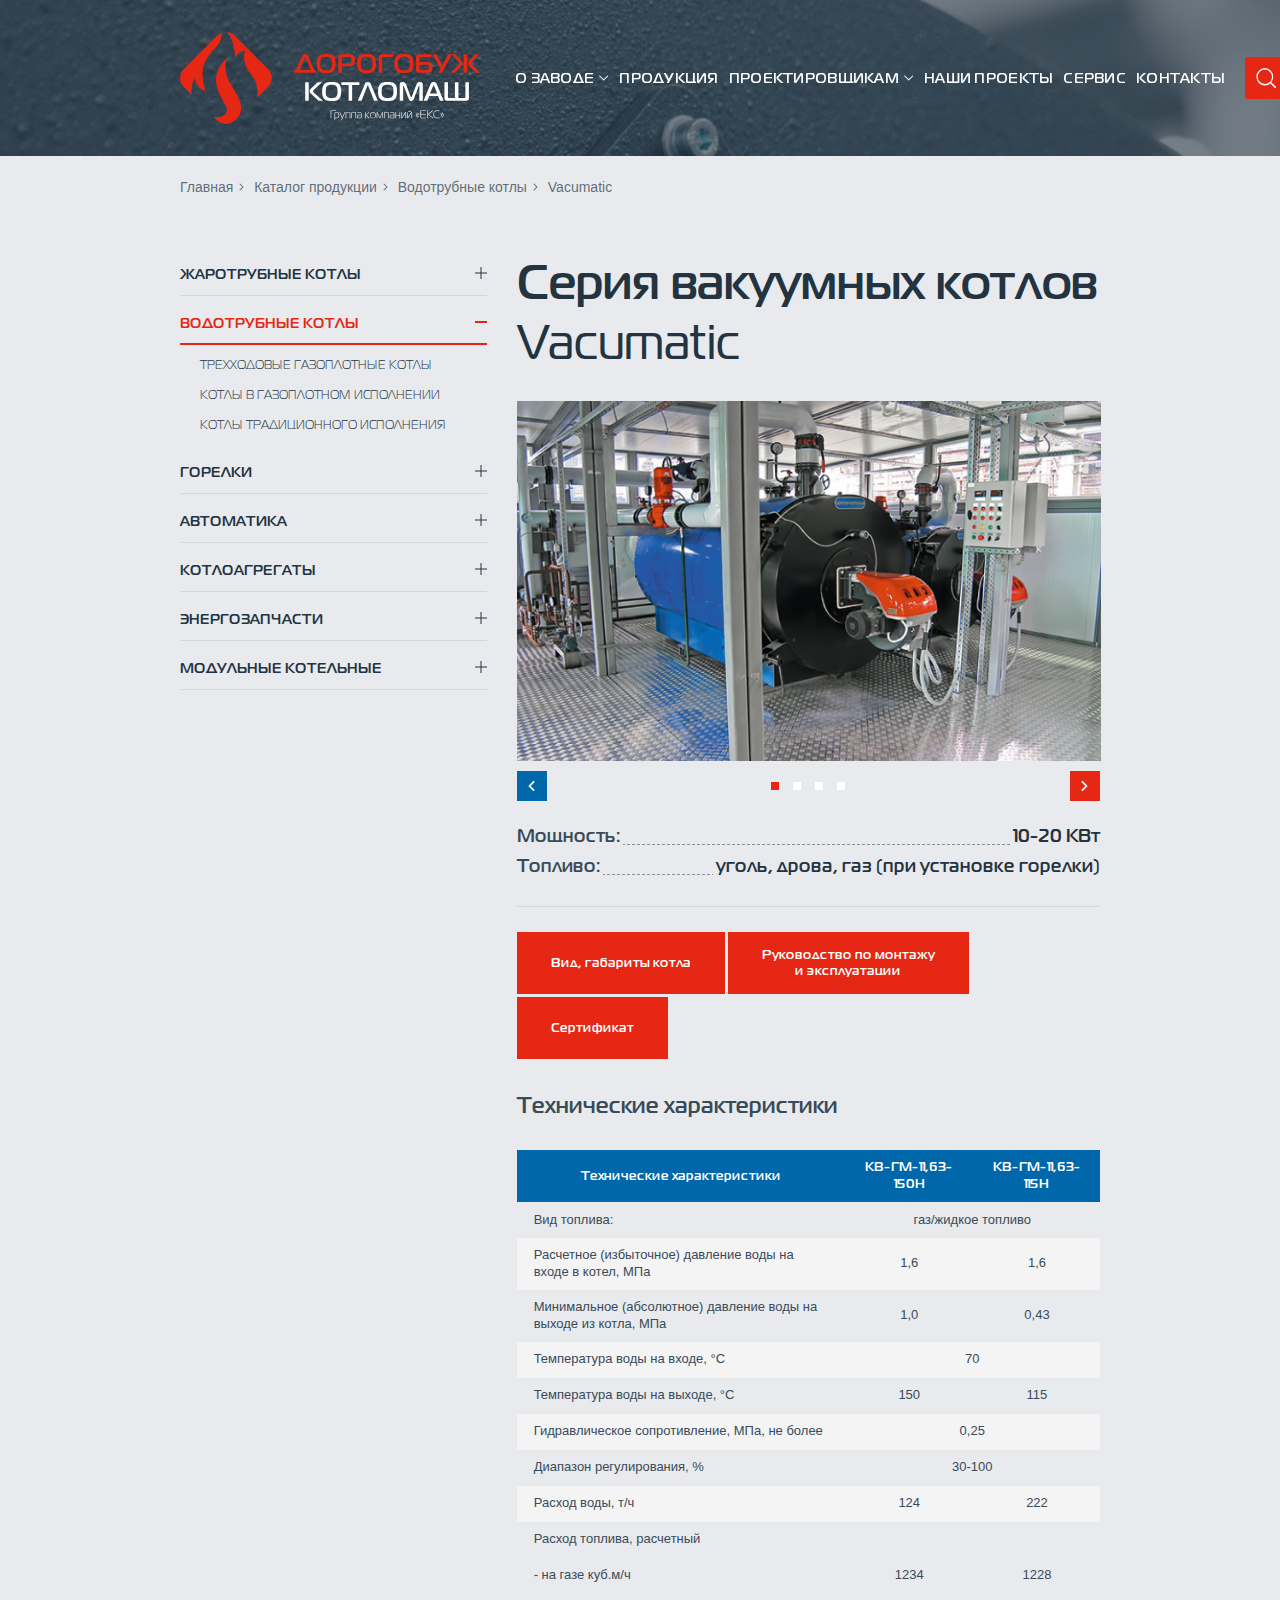
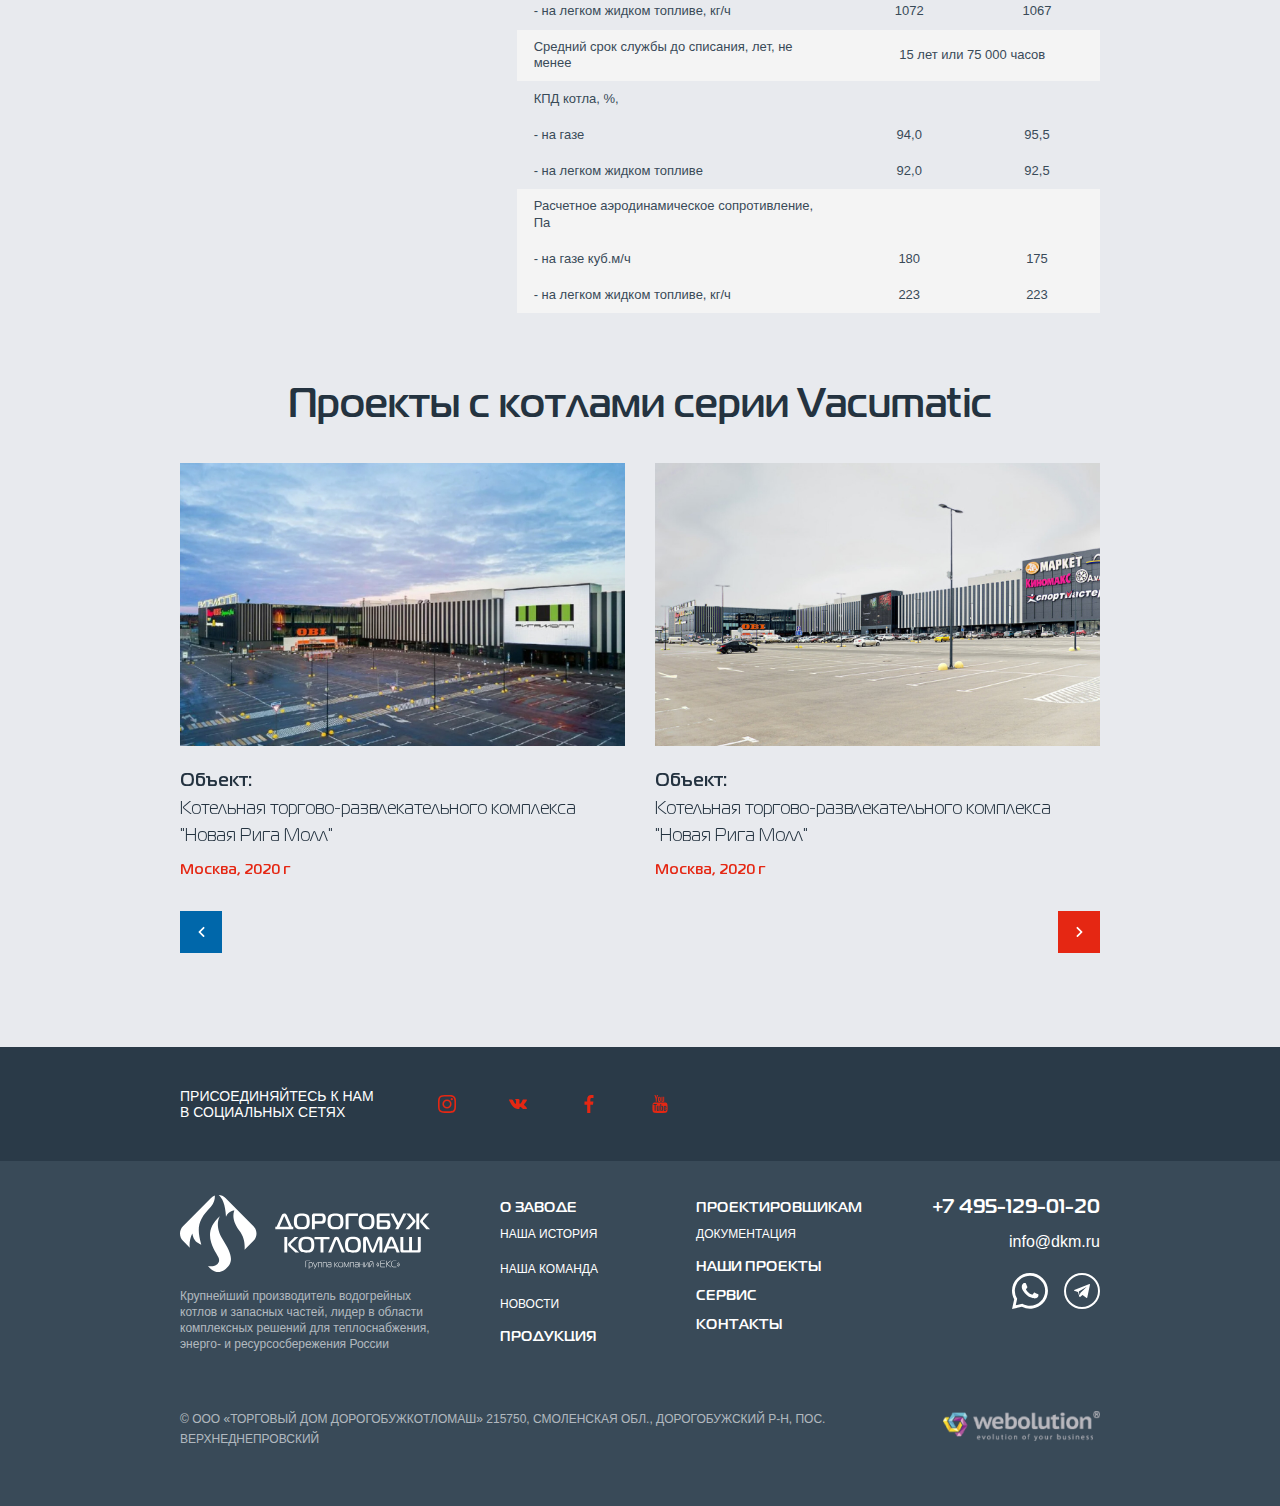
==== single-product.html @ 9af84fb5 "- initial commit" ====
<!DOCTYPE html>
<html lang="ru">
<head>
	<meta charset="UTF-8">
	<meta name="viewport" content="width=device-width, initial-scale=1, shrink-to-fit=no">
	<title>Серия вакуумных котлов Vacumatic | DKM</title>

	<link rel="preconnect" href="https://fonts.gstatic.com">
	<link href="https://fonts.googleapis.com/css2?family=Open+Sans:wght@400;700&display=swap" rel="stylesheet">

	<link rel="stylesheet" href="css/slick.min.css">
	<link rel="stylesheet" href="css/slick-theme.min.css">
	<link rel="stylesheet" href="css/main.css">
</head>
<body>
	<div class="wrapper" id="top">
		<header class="header">
			<div class="container">
				<div class="header-inner">
					<div class="header-block">
						<a href="index.html" class="logo-block">
							<img src="img/logo.svg" alt="Дорогобуш Котломаш. Группа компаний «ЕКС»">
						</a>
					</div>
					<div class="header-block flex header-nav-and-search">
						<nav class="top-nav lg-hidden">
							<ul>
								<li class="menu-item-has-children">
									<a href="about.html">О заводе</a>
									<ul class="sub-menu">
										<li><a href="history.html">Наша история</a></li>
										<li><a href="team.html">Наша Команда</a></li>
										<li><a href="news.html">Новости</a></li>
									</ul>
								</li>
								<li><a href="production.html">Продукция</a></li>
								<li class="menu-item-has-children">
									<a href="for-developers.html">Проектировщикам</a>
									<ul class="sub-menu">
										<li><a href="documentation.html">Документация</a></li>
									</ul>
								</li>
								<li><a href="projects.html">Наши проекты</a></li>
								<li><a href="services.html">Сервис</a></li>
								<li><a href="contacts.html">Контакты</a></li>
							</ul>
						</nav>

						<div class="header-search">
							<button class="search-trigger">
								<svg class="btn-icon">
									<use xlink:href="img/icons-sprite.svg#search" class="search"></use>
									<use xlink:href="img/icons-sprite.svg#close" class="close"></use>
								</svg>
							</button>
							<form action="" class="search-form">
								<input type="text" class="search-field" placeholder="Поиск...">
								<button class="search-btn">
									<svg class="btn-icon">
										<use xlink:href="img/icons-sprite.svg#search"></use>
									</svg>
								</button>
							</form>
						</div>
					</div>
					<div class="header-block header-contacts sm-hidden">
						<a href="tel:+74951290120" class="phone-link">+7 495-129-01-20</a>
						<button class="btn btn-light btn-white btn-small">Заказать звонок</button>
					</div>
					<div class="header-block lg-visible">
						<button class="menu-opener" aria-label="Показать меню">
							<span class="bar"></span>
							<span class="bar"></span>
							<span class="bar"></span>
						</button>
					</div>
				</div>
			</div>

			<nav class="mobile-top-nav">
				<ul>
					<li class="menu-item-has-children">
						<a href="about.html">О заводе</a>
						<ul class="sub-menu">
							<li><a href="history.html">Наша история</a></li>
							<li><a href="team.html">Наша Команда</a></li>
							<li><a href="news.html">Новости</a></li>
						</ul>
					</li>
					<li><a href="production.html">Продукция</a></li>
					<li class="menu-item-has-children">
						<a href="for-developers.html">Проектировщикам</a>
						<ul class="sub-menu">
							<li><a href="documentation.html">Документация</a></li>
						</ul>
					</li>
					<li><a href="projects.html">Наши проекты</a></li>
					<li><a href="services.html">Сервис</a></li>
					<li><a href="contacts.html">Контакты</a></li>
				</ul>

				<div class="mobile-contacts sm-visible">
					<a href="tel:+74951290120" class="phone-link">+7 495-129-01-20</a>
					<button class="btn btn-light btn-white btn-small">Заказать звонок</button>
				</div>
			</nav>
		</header>
		<main class="page-content">
			<section class="breadcrumbs-section">
				<div class="container">
					<ol class="breadcrumbs">
						<li><a href="index.html">Главная</a></li>
						<li><a href="production.html">Каталог продукции</a></li>
						<li><a href="category.html">Водотрубные котлы</a></li>
						<li><a href="single-product.html">Vacumatic</a></li>
					</ol>
				</div>
			</section>

			<section class="category-page-section single-product-page default-inner-page">
				<div class="container">
					<div class="section-inner">
						<aside class="section-sidebar">
							<div class="categories-accordions">
								<div class="accordion">
									<div class="ac-header">
										<h3 class="ac-caption">Жаротрубные котлы</h3>
										<button class="ac-opener" aria-label="Развернуть"></button>
									</div>
									<div class="ac-content">
										<ul>
											<li><a href="#">Трехходовые газоплотные котлы</a></li>
											<li><a href="#">Котлы в газоплотном исполнении</a></li>
											<li><a href="#">Котлы традиционного исполнения</a></li>
										</ul>
									</div>
								</div>

								<div class="accordion opened-on-load">
									<div class="ac-header">
										<h3 class="ac-caption">Водотрубные котлы</h3>
										<button class="ac-opener" aria-label="Развернуть"></button>
									</div>
									<div class="ac-content">
										<ul>
											<li><a href="#">Трехходовые газоплотные котлы</a></li>
											<li><a href="#">Котлы в газоплотном исполнении</a></li>
											<li><a href="#">Котлы традиционного исполнения</a></li>
										</ul>
									</div>
								</div>

								<div class="accordion">
									<div class="ac-header">
										<h3 class="ac-caption">Горелки</h3>
										<button class="ac-opener" aria-label="Развернуть"></button>
									</div>
									<div class="ac-content">
										<ul>
											<li><a href="#">Трехходовые газоплотные котлы</a></li>
											<li><a href="#">Котлы в газоплотном исполнении</a></li>
											<li><a href="#">Котлы традиционного исполнения</a></li>
										</ul>
									</div>
								</div>

								<div class="accordion">
									<div class="ac-header">
										<h3 class="ac-caption">Автоматика</h3>
										<button class="ac-opener" aria-label="Развернуть"></button>
									</div>
									<div class="ac-content">
										<ul>
											<li><a href="#">Трехходовые газоплотные котлы</a></li>
											<li><a href="#">Котлы в газоплотном исполнении</a></li>
											<li><a href="#">Котлы традиционного исполнения</a></li>
										</ul>
									</div>
								</div>

								<div class="accordion">
									<div class="ac-header">
										<h3 class="ac-caption">Котлоагрегаты</h3>
										<button class="ac-opener" aria-label="Развернуть"></button>
									</div>
									<div class="ac-content">
										<ul>
											<li><a href="#">Трехходовые газоплотные котлы</a></li>
											<li><a href="#">Котлы в газоплотном исполнении</a></li>
											<li><a href="#">Котлы традиционного исполнения</a></li>
										</ul>
									</div>
								</div>

								<div class="accordion">
									<div class="ac-header">
										<h3 class="ac-caption">Энергозапчасти</h3>
										<button class="ac-opener" aria-label="Развернуть"></button>
									</div>
									<div class="ac-content">
										<ul>
											<li><a href="#">Трехходовые газоплотные котлы</a></li>
											<li><a href="#">Котлы в газоплотном исполнении</a></li>
											<li><a href="#">Котлы традиционного исполнения</a></li>
										</ul>
									</div>
								</div>

								<div class="accordion">
									<div class="ac-header">
										<h3 class="ac-caption">Модульные котельные</h3>
										<button class="ac-opener" aria-label="Развернуть"></button>
									</div>
									<div class="ac-content">
										<ul>
											<li><a href="#">Трехходовые газоплотные котлы</a></li>
											<li><a href="#">Котлы в газоплотном исполнении</a></li>
											<li><a href="#">Котлы традиционного исполнения</a></li>
										</ul>
									</div>
								</div>
							</div>
						</aside>
						<div class="section-content">
							<h1 class="page-caption">Серия вакуумных котлов <small>Vacumatic</small></h1>
							
							<div class="product-photos-component">
								<div class="cmp-main">
									<div class="big-photos-slider">
										<div class="slide">
											<img src="img/content-images/products/big-image.jpg" alt="">
										</div>
										<div class="slide">
											<img src="img/content-images/products/big-image.jpg" alt="">
										</div>
										<div class="slide">
											<img src="img/content-images/products/big-image.jpg" alt="">
										</div>
										<div class="slide">
											<img src="img/content-images/products/big-image.jpg" alt="">
										</div>
									</div>
									<div class="slider-nav"></div>
								</div>
								<div class="cmp-previews">
									<div class="previews-slider">
										<div class="slide">
											<img src="img/content-images/products/preview-1.jpg" alt="">
										</div>
										<div class="slide">
											<img src="img/content-images/products/preview-2.jpg" alt="">
										</div>
										<div class="slide">
											<img src="img/content-images/products/preview-3.jpg" alt="">
										</div>
										<div class="slide">
											<img src="img/content-images/products/preview-1.jpg" alt="">
										</div>
									</div>
								</div>
							</div>

							<div class="stats-list">
								<div class="item">
									<div class="item-label">Мощность:</div>
									<div class="item-value">10-20 КВт</div>
								</div>
								<div class="item">
									<div class="item-label">Топливо:</div>
									<div class="item-value">уголь, дрова, газ (при установке горелки)</div>
								</div>
							</div>

							<div class="files-list">
								<a href="#" target="_blank" class="file-link">Вид, габариты котла</a>
								<a href="#" target="_blank" class="file-link">Руководство по монтажу <br>и эксплуатации</a>
								<a href="#" target="_blank" class="file-link">Сертификат</a>
							</div>

							<h2 class="tpg-h2">Технические характеристики</h2>

							<div class="table-wrapper">
								<table class="table">
									<thead>
										<tr>
											<th>Технические характеристики</th>
											<th>КВ-ГМ-11,63-150Н</th>
											<th>КВ-ГМ-11,63-115Н</th>
										</tr>
									</thead>
									<tbody>
										<tr>
											<td>Вид топлива:</td>
											<td colspan="2">газ/жидкое топливо</td>
										</tr>
										<tr>
											<td>Расчетное (избыточное) давление воды на входе в котел, МПа</td>
											<td>1,6</td>
											<td>1,6</td>
										</tr>
										<tr>
											<td>Минимальное (абсолютное) давление воды на выходе из котла, МПа</td>
											<td>1,0</td>
											<td>0,43</td>
										</tr>
										<tr>
											<td>Температура воды на входе, °С</td>
											<td colspan="2">70</td>
										</tr>
										<tr>
											<td>Температура воды на выходе, °С</td>
											<td>150</td>
											<td>115</td>
										</tr>
										<tr>
											<td>Гидравлическое сопротивление, МПа, не более</td>
											<td colspan="2">0,25</td>
										</tr>
										<tr>
											<td>Диапазон регулирования, %</td>
											<td colspan="2">30-100</td>
										</tr>
										<tr>
											<td>Расход воды, т/ч</td>
											<td>124</td>
											<td>222</td>
										</tr>
										<tr>
											<td>Расход топлива, расчетный</td>
											<td>&nbsp;</td>
											<td>&nbsp;</td>
										</tr>
										<tr class="no-bg">
											<td>- на газе куб.м/ч</td>
											<td>1234</td>
											<td>1228</td>
										</tr>
										<tr class="no-bg">
											<td>- на легком жидком топливе, кг/ч</td>
											<td>1072</td>
											<td>1067</td>
										</tr>
										<tr>
											<td>Средний срок службы до списания, лет, не менее</td>
											<td colspan="2">15 лет или 75 000 часов</td>
										</tr>
										<tr>
											<td>КПД котла, %,</td>
											<td>&nbsp;</td>
											<td>&nbsp;</td>
										</tr>
										<tr class="no-bg">
											<td>- на газе</td>
											<td>94,0</td>
											<td>95,5</td>
										</tr>
										<tr class="no-bg">
											<td>- на легком жидком топливе</td>
											<td>92,0</td>
											<td>92,5</td>
										</tr>
										<tr>
											<td>Расчетное аэродинамическое сопротивление, Па</td>
											<td>&nbsp;</td>
											<td>&nbsp;</td>
										</tr>
										<tr class="light-bg">
											<td>- на газе куб.м/ч</td>
											<td>180</td>
											<td>175</td>
										</tr>
										<tr class="light-bg">
											<td>- на легком жидком топливе, кг/ч</td>
											<td>223</td>
											<td>223</td>
										</tr>
									</tbody>
								</table>
							</div>
						</div>
					</div>
				</div>
			</section>

			<section class="projects-section js-projects-slider-scope">
				<div class="container">
					<div class="section-caption">
						<h2 class="sc-title">Проекты с котлами серии Vacumatic</h2>
					</div>

					<div class="section-slider">
						<div class="projects-slider">
							<div class="slide">
								<div class="project-card">
									<div class="card-image">
										<img src="img/content-images/projects/project-1.jpg" alt="">
									</div>
									<div class="card-content">
										<p><strong>Объект:</strong><br>Котельная торгово-развлекательного комплекса "Новая Рига Молл"</p>
										<p class="card-date">Москва, 2020 г</p>
									</div>
								</div>
							</div>
							<div class="slide">
								<div class="project-card">
									<div class="card-image">
										<img src="img/content-images/projects/project-2.jpg" alt="">
									</div>
									<div class="card-content">
										<p><strong>Объект:</strong><br>Котельная торгово-развлекательного комплекса "Новая Рига Молл"</p>
										<p class="card-date">Москва, 2020 г</p>
									</div>
								</div>
							</div>
							<div class="slide">
								<div class="project-card">
									<div class="card-image">
										<img src="img/content-images/projects/project-3.jpg" alt="">
									</div>
									<div class="card-content">
										<p><strong>Объект:</strong><br>Котельная торгово-развлекательного комплекса "Новая Рига Молл"</p>
										<p class="card-date">Москва, 2020 г</p>
									</div>
								</div>
							</div>
							<div class="slide">
								<div class="project-card">
									<div class="card-image">
										<img src="img/content-images/projects/project-4.jpg" alt="">
									</div>
									<div class="card-content">
										<p><strong>Объект:</strong><br>Котельная торгово-развлекательного комплекса "Новая Рига Молл"</p>
										<p class="card-date">Москва, 2020 г</p>
									</div>
								</div>
							</div>
							<div class="slide">
								<div class="project-card">
									<div class="card-image">
										<img src="img/content-images/projects/project-1.jpg" alt="">
									</div>
									<div class="card-content">
										<p><strong>Объект:</strong><br>Котельная торгово-развлекательного комплекса "Новая Рига Молл"</p>
										<p class="card-date">Москва, 2020 г</p>
									</div>
								</div>
							</div>
						</div>
					</div>

					<div class="slider-nav"></div>
				</div>
			</section>
		</main>
		<footer class="footer" role="contentinfo">
			<div class="footer-row first">
				<div class="container">
					<div class="socials-block">
						<h3 class="block-caption">Присоединяйтесь к нам <br>в социальных сетях</h3>
						<ul class="socials-list">
							<li>
								<a href="#" target="_blank" rel="noopener nofollow" aria-label="instagram">
									<svg class="link-icon">
										<use xlink:href="img/icons-sprite.svg#instagram"></use>
									</svg>
								</a>
							</li>
							<li>
								<a href="#" target="_blank" rel="noopener nofollow" aria-label="vk">
									<svg class="link-icon">
										<use xlink:href="img/icons-sprite.svg#vk"></use>
									</svg>
								</a>
							</li>
							<li>
								<a href="#" target="_blank" rel="noopener nofollow" aria-label="facebook">
									<svg class="link-icon">
										<use xlink:href="img/icons-sprite.svg#facebook"></use>
									</svg>
								</a>
							</li>
							<li>
								<a href="#" target="_blank" rel="noopener nofollow" aria-label="youtube">
									<svg class="link-icon">
										<use xlink:href="img/icons-sprite.svg#youtube"></use>
									</svg>
								</a>
							</li>
						</ul>
					</div>
				</div>
			</div>
			<div class="footer-row second">
				<div class="container">
					<div class="footer-inner">
						<div class="footer-block footer-logo-and-descr">
							<a href="index.html" class="footer-logo">
								<img src="img/logo-white.svg" alt="Дорогобуш Котломаш">
							</a>
							<div class="logo-descr">
								<p>Крупнейший производитель водогрейных котлов и запасных частей, лидер в области комплексных решений для теплоснабжения, энерго- и ресурсосбережения России</p>
							</div>
						</div>

						<div class="footer-block">
							<nav class="footer-nav">
								<ul>
									<li>
										<a href="about.html">О заводе</a>
										<ul class="sub-menu">
											<li><a href="history.html">Наша история</a></li>
											<li><a href="team.html">Наша Команда</a></li>
											<li><a href="news.html">Новости</a></li>
										</ul>
									</li>
									<li><a href="production.html">Продукция</a></li>
									<li>
										<a href="for-developers.html">Проектировщикам</a>
										<ul class="sub-menu">
											<li><a href="documentation.html">Документация</a></li>
										</ul>
									</li>
									<li><a href="projects.html">Наши проекты</a></li>
									<li><a href="services.html">Сервис</a></li>
									<li><a href="contacts.html">Контакты</a></li>
								</ul>
							</nav>
						</div>

						<div class="footer-block">
							<div class="footer-contacts-block">
								<a href="tel:+74951290120" class="phone-link">+7 495-129-01-20</a>
								<a href="mailto:info@dkm.ru" class="email-link">info@dkm.ru</a>

								<ul class="small-socials-list">
									<li>
										<a href="#">
											<svg class="link-icon">
												<use xlink:href="img/icons-sprite.svg#whatsapp"></use>
											</svg>
										</a>
									</li>
									<li>
										<a href="#">
											<svg class="link-icon">
												<use xlink:href="img/icons-sprite.svg#telegram"></use>
											</svg>
										</a>
									</li>
								</ul>
							</div>
						</div>
					</div>
				</div>
			</div>
			<div class="footer-row third">
				<div class="container">
					<div class="footer-inner">
						<p class="copyright">© ООО «Торговый дом Дорогобужкотломаш» 215750, Смоленская обл., Дорогобужский р-н, пос. Верхнеднепровский</p>

						<a href="https://webolution.ru" target="_blank" class="webolution">
							<img src="img/webolution.png" alt="Webolution">
						</a>
					</div>
				</div>
			</div>
		</footer>
	</div>

	<!-- <div class="modal" id="callback-modal" tabindex="-1">
		<div class="modal-dialog">
			<div class="modal-content">
				<button class="modal-close" aria-label="Закрыть попап"></button>

				<h3 class="modal-caption">Заказать звонок</h3>

				<div class="form order-form">
					<form action="#">
						<div class="form-row">
							<div class="form-field">
								<input type="text" class="input-field" placeholder="Имя">
							</div>
						</div>
						<div class="form-row">
							<div class="form-field">
								<input type="tel" class="input-field" placeholder="Телефон">
							</div>
						</div>
						<div class="form-row">
							<label class="checkbox on-light-bg">
								<input type="checkbox" class="visually-hidden">
								<span class="fake-label">Выражаю свое согласие на обработку персональных данных в соответсивии с Политикой конфиденциальности</span>
							</label>
						</div>
						<div class="form-row last">
							<button class="btn">
								<span class="btn-inner">
									<span class="btn-text">Отправить</span>
								</span>
							</button>
						</div>
					</form>
				</div>
			</div>
		</div>
	</div> -->

	<div class="modal video-modal" id="video-modal" tabindex="-1">
		<div class="modal-dialog">
			<div class="modal-content">
				<button class="modal-close" aria-label="Закрыть попап"></button>
				<div class="modal-video">
					<div id="modal-video-iframe"></div>
				</div>
			</div>
		</div>
	</div>

	<script src="//ajax.googleapis.com/ajax/libs/jquery/3.5.1/jquery.min.js"></script>
	<script src="js/slick.min.js"></script>
	<script src="//www.youtube.com/iframe_api"></script>
	<script src="js/scripts.js"></script>
</body>
</html>
---- css/main.css ----
@charset "UTF-8";@font-face{font-family:'Magistral';src:url("../fonts/Magistral-Regular.woff2") format("woff2");font-style:normal;font-display:swap;font-weight:400}@font-face{font-family:'Magistral';src:url("../fonts/Magistral-Book.woff2") format("woff2");font-style:normal;font-display:swap;font-weight:500}@font-face{font-family:'Magistral';src:url("../fonts/Magistral-Bold.woff2") format("woff2");font-style:normal;font-display:swap;font-weight:700}.color-primary{color:#E52713}.push{position:relative}.flex-center{display:-webkit-box;display:-ms-flexbox;display:flex;-webkit-box-align:center;-ms-flex-align:center;align-items:center;-webkit-box-pack:center;-ms-flex-pack:center;justify-content:center}.flex-right{display:-webkit-box;display:-ms-flexbox;display:flex;-webkit-box-align:center;-ms-flex-align:center;align-items:center;-webkit-box-pack:end;-ms-flex-pack:end;justify-content:flex-end}@media screen and (max-width:959px){.md-flex-center{display:-webkit-box;display:-ms-flexbox;display:flex;-webkit-box-align:center;-ms-flex-align:center;align-items:center;-webkit-box-pack:center;-ms-flex-pack:center;justify-content:center}}.object-fit-cover{-o-object-fit:cover;object-fit:cover;-o-object-position:center center;object-position:center center;font-family:'object-fit: cover; object-position: center center;'}.object-fit-contain{-o-object-fit:contain;object-fit:contain;-o-object-position:center center;object-position:center center;font-family:'object-fit: contain; object-position: center center;'}.text-center{text-align:center}.flex-auto{-webkit-box-flex:1;-ms-flex:auto;flex:auto}.text-uppercase{text-transform:uppercase}.nowrap{white-space:nowrap}.lg-visible,.lg-visible-flex{display:none!important}@media screen and (max-width:1229px){.lg-hidden{display:none!important}.lg-visible{display:block!important}.lg-visible-flex{display:-webkit-box!important;display:-ms-flexbox!important;display:flex!important}}.md-visible,.md-visible-flex{display:none!important}@media screen and (max-width:991px){.md-hidden{display:none!important}.md-visible{display:block!important}.md-visible-flex{display:-webkit-box!important;display:-ms-flexbox!important;display:flex!important}}.sm-visible,.sm-visible-flex{display:none!important}@media screen and (max-width:767px){.sm-hidden{display:none!important}.sm-visible{display:block!important}.sm-visible-flex{display:-webkit-box!important;display:-ms-flexbox!important;display:flex!important}}.xs-visible,.xs-visible-flex,.xs-visible-inline{display:none!important}@media screen and (max-width:575px){.xs-hidden{display:none!important}.xs-visible{display:block!important}.xs-visible-flex{display:-webkit-box!important;display:-ms-flexbox!important;display:flex!important}.xs-visible-inline{display:inline!important}}.sub-xs-visible,.sub-xs-visible-flex{display:none!important}@media screen and (max-width:575px){.sub-xs-hidden{display:none!important}.sub-xs-visible{display:block!important}.sub-xs-visible-flex{display:-webkit-box!important;display:-ms-flexbox!important;display:flex!important}}@media screen and (max-width:575px){.xs-flex-right{margin-left:auto}}a[href^=tel]{white-space:nowrap}.see-all-link{font-size:18px;line-height:1;display:-webkit-box;display:-ms-flexbox;display:flex;-webkit-box-align:center;-ms-flex-align:center;align-items:center;color:#E52713}.see-all-link:after{content:'';display:block;width:7px;height:12px;margin-left:10px;-webkit-box-flex:0;-ms-flex:none;flex:none;background:url("data:image/svg+xml,%3Csvg xmlns='http://www.w3.org/2000/svg' viewBox='0 0 7 12'%3E%3Cpath fill-rule='evenodd' clip-rule='evenodd' d='M.65.65c.2-.2.5-.2.7 0l5 5c.2.2.2.5 0 .7l-5 5a.5.5 0 01-.7-.7L5.29 6 .65 1.35a.5.5 0 010-.7z' fill='%23E52713'/%3E%3C/svg%3E") no-repeat center center/contain}.see-all-link.white{color:#fff}.see-all-link.white:after{background:url("data:image/svg+xml,%3Csvg xmlns='http://www.w3.org/2000/svg' viewBox='0 0 7 12'%3E%3Cpath fill-rule='evenodd' clip-rule='evenodd' d='M.65.65c.2-.2.5-.2.7 0l5 5c.2.2.2.5 0 .7l-5 5a.5.5 0 01-.7-.7L5.29 6 .65 1.35a.5.5 0 010-.7z' fill='%23fff'/%3E%3C/svg%3E") no-repeat center center/contain}.see-all-link:focus,.see-all-link:hover{text-decoration:underline}*,:after,:before{margin:0;padding:0;-webkit-box-sizing:border-box;box-sizing:border-box}body{font-family:"Magistral", Arial, sans-serif;position:relative;background:#E8EAEE;background-attachment:fixed}body.overflow{overflow:hidden}body.modal-visible{overflow:hidden;height:100vh}body img{max-width:unset}ol,ul{list-style:none}button{background:transparent;border:0;cursor:pointer;-webkit-appearance:none;-moz-appearance:none;appearance:none;font-family:"Magistral", Arial, sans-serif}a,button{text-decoration:none;-webkit-transition:all 0.3s;-o-transition:all 0.3s;transition:all 0.3s;border:none}a img{border:none!important}h1,h2,h3,h4,h5,h6{margin:0}figure,iframe,picture{display:block}.wrapper{min-height:100vh;position:relative;overflow:hidden;width:100%;display:-webkit-box;display:-ms-flexbox;display:flex;-webkit-box-orient:vertical;-webkit-box-direction:normal;-ms-flex-direction:column;flex-direction:column;padding-top:156px}.header-no-bg .wrapper,.home .wrapper{padding-top:0!important}@media screen and (max-width:767px){.wrapper{padding-top:182px}}.wrapper .page-content{-webkit-box-flex:1;-ms-flex:auto;flex:auto;position:relative;z-index:5;background:#E8EAEE}.wrapper .footer{-webkit-box-flex:0;-ms-flex:none;flex:none}.container{width:100%;padding:0 15px;margin:0 auto}@media screen and (min-width:576px){.container{max-width:555px}}@media screen and (min-width:768px){.container{max-width:768px}}@media screen and (min-width:992px){.container{max-width:950px}}@media screen and (min-width:1320px){.container{max-width:1320px}}.cards-list{display:-ms-grid;display:grid;grid-gap:30px}@media screen and (max-width:1229px){.cards-list{grid-gap:15px}}.cards-list.columns-2{-ms-grid-columns:(1fr)[2];grid-template-columns:repeat(2, 1fr)}.cards-list.columns-3{-ms-grid-columns:(1fr)[3];grid-template-columns:repeat(3, 1fr)}.cards-list.columns-4{-ms-grid-columns:(1fr)[4];grid-template-columns:repeat(4, 1fr)}.cards-list.columns-5{-ms-grid-columns:(1fr)[5];grid-template-columns:repeat(5, 1fr)}.cards-list.columns-6{-ms-grid-columns:(1fr)[6];grid-template-columns:repeat(6, 1fr)}@media screen and (max-width:1319px){.cards-list.lg-columns-1{-ms-grid-columns:(1fr)[1];grid-template-columns:repeat(1, 1fr)}.cards-list.lg-columns-2{-ms-grid-columns:(1fr)[2];grid-template-columns:repeat(2, 1fr)}.cards-list.lg-columns-3{-ms-grid-columns:(1fr)[3];grid-template-columns:repeat(3, 1fr)}.cards-list.lg-columns-4{-ms-grid-columns:(1fr)[4];grid-template-columns:repeat(4, 1fr)}}@media screen and (max-width:991px){.cards-list.md-columns-1{-ms-grid-columns:(1fr)[1];grid-template-columns:repeat(1, 1fr)}.cards-list.md-columns-2{-ms-grid-columns:(1fr)[2];grid-template-columns:repeat(2, 1fr)}.cards-list.md-columns-3{-ms-grid-columns:(1fr)[3];grid-template-columns:repeat(3, 1fr)}.cards-list.md-columns-4{-ms-grid-columns:(1fr)[4];grid-template-columns:repeat(4, 1fr)}}@media screen and (max-width:767px){.cards-list.sm-columns-1{-ms-grid-columns:(1fr)[1];grid-template-columns:repeat(1, 1fr)}.cards-list.sm-columns-2{-ms-grid-columns:(1fr)[2];grid-template-columns:repeat(2, 1fr)}.cards-list.sm-columns-3{-ms-grid-columns:(1fr)[3];grid-template-columns:repeat(3, 1fr)}}@media screen and (max-width:575px){.cards-list.xs-columns-1{-ms-grid-columns:(1fr)[1];grid-template-columns:repeat(1, 1fr)}.cards-list.xs-columns-2{-ms-grid-columns:(1fr)[2];grid-template-columns:repeat(2, 1fr)}.cards-list.xs-columns-3{-ms-grid-columns:(1fr)[3];grid-template-columns:repeat(3, 1fr)}}.visually-hidden{position:absolute;width:1px;height:1px;margin:-1px;border:0;padding:0;clip:rect(0 0 0 0);overflow:hidden}body{font-size:14px;line-height:1.715;font-family:"Magistral", Arial, sans-serif;color:#394A58}.tpg img{display:block;max-width:100%;height:auto}.tpg img.alignright{margin-left:30px;float:right;margin-bottom:20px}.tpg img.alignleft{margin-right:30px;float:left;margin-bottom:20px}@media screen and (max-width:767px){.tpg img.alignright{margin-left:0;float:none}.tpg img.alignleft{margin-right:0;float:none}}.tpg p{margin:0 0 1.715em}.tpg p:last-child{margin-bottom:0}.tpg a:not(.btn){color:#E52713;text-decoration:underline}.tpg a:not(.btn):hover{text-decoration:none}.tpg h1{font-size:50px;line-height:1.34;font-weight:bold;margin-bottom:20px}.tpg h1:last-child{margin-bottom:0}@media screen and (max-width:767px){.tpg h1{font-size:30px;margin-bottom:15px}}.tpg h2,.tpg h3{font-size:18px;line-height:1.44;font-weight:bold;margin-bottom:30px;margin-top:45px;color:#243340}.tpg h2:first-child,.tpg h3:first-child{margin-top:0}.tpg h2:last-child,.tpg h3:last-child{margin-bottom:0}.tpg h4{font-size:15px;line-height:1.86;font-weight:bold}.tpg ol,.tpg ul{margin-bottom:24px;font-weight:bold;color:#243340}.tpg ol:last-child,.tpg ul:last-child{margin-bottom:0}.tpg ol li,.tpg ul li{position:relative;padding-left:29px;margin-bottom:15px}.tpg ul li:before{content:'';display:block;width:12px;height:12px;background:#E52713;z-index:-1;position:absolute;left:0;top:7px}.tpg ol{counter-reset:ol}.tpg ol li{counter-increment:ol;padding-left:0}.tpg ol li:before{content:counter(ol) ".";font-weight:inherit;color:#E52713;margin-right:7px;display:inline-block}.tpg blockquote{padding:0 45px;font-weight:bold;color:#243340;margin-top:70px;margin-bottom:50px;position:relative}.tpg blockquote:last-child{margin-bottom:0}.tpg blockquote:first-child{margin-top:0}.tpg blockquote:after,.tpg blockquote:before{display:block;position:absolute;font-size:36px;line-height:.7em;color:#E52713;pointer-events:none}.tpg blockquote:before{content:'«';left:0;top:0}.tpg blockquote:after{content:'»';right:0;bottom:0}.page-caption{font-size:48px;line-height:1.25;font-weight:bold;color:#243340;margin-bottom:40px}.page-caption:last-child{margin-bottom:0}.page-caption small{font-weight:500;font-size:inherit}@media screen and (max-width:767px){.page-caption{font-size:30px}}.tpg-h2{font-weight:bold;font-size:22px;line-height:1.3;margin-bottom:30px}.section-caption{text-align:center;display:-webkit-box;display:-ms-flexbox;display:flex;-webkit-box-orient:vertical;-webkit-box-direction:normal;-ms-flex-direction:column;flex-direction:column;-webkit-box-align:center;-ms-flex-align:center;align-items:center;color:#243340;margin-bottom:40px}.section-caption.white{color:#fff}.section-caption .sc-image{margin-bottom:55px}.section-caption .sc-title{font-size:40px;line-height:1}@media screen and (min-width:1319px){.section-caption .sc-title:not(.small){font-size:60px}}.section-caption .sc-title .word{margin-right:70px}.section-caption .sc-title .word:last-child{margin-right:0}.section-caption .sc-title strong{font-weight:inherit;color:#E52713}.section-caption .sc-title small{font-weight:400;line-height:inherit;font-size:inherit}.section-caption .sc-title.small{font-size:40px}.section-caption .sc-subtitle{margin-top:32px;font-size:28px;line-height:1.714}.section-caption .sc-subtitle.smaller{font-size:18px;line-height:1.5}.section-caption .sc-subtitle.small{font-family:"Arial", sans-serif;font-size:16px;line-height:1.5}.section-caption .sc-subtitle.small p{margin-bottom:1.5em}.section-caption .sc-subtitle.small p:last-child{margin-bottom:0}@media screen and (max-width:767px){.section-caption .sc-subtitle.small{font-size:14px}}.section-caption .sc-subtitle.big{font-size:40px;line-height:1.5;font-weight:400}.section-caption.text-left{text-align:left;-webkit-box-align:start;-ms-flex-align:start;align-items:flex-start}@media screen and (max-width:1319px){.section-caption .sc-title .word{margin-right:40px}.section-caption .sc-subtitle{font-size:24px}.section-caption .sc-subtitle.big{font-size:30px}}@media screen and (max-width:767px){.section-caption .sc-image{width:100px}.section-caption .sc-title{font-size:30px}.section-caption .sc-title.small{font-size:30px}.section-caption .sc-title .word{display:block;width:100%;margin-right:0;margin-bottom:20px}.section-caption .sc-title .word:last-child{margin-bottom:0}.section-caption .sc-subtitle{font-size:20px}}[class*=" icon-"],[class^=icon-]{display:-webkit-inline-box;display:-ms-inline-flexbox;display:inline-flex;-webkit-box-align:center;-ms-flex-align:center;align-items:center;-webkit-box-pack:center;-ms-flex-pack:center;justify-content:center;background-repeat:no-repeat;background-size:contain}.icon-phone{background:url(../img/icons/phone.png);width:16px;height:16px}.icon-email{background:url(../img/icons/email.png);width:17px;height:13px}.icon-location{background:url(../img/icons/location.png);width:14px;height:18px}.header{position:fixed;left:0;top:0;width:100%;z-index:100;-webkit-transition:padding-top 0.3s, padding-bottom 0.3s, background 0.3s;-o-transition:padding-top 0.3s, padding-bottom 0.3s, background 0.3s;transition:padding-top 0.3s, padding-bottom 0.3s, background 0.3s;padding:32px 0}.header .header-inner{display:-webkit-box;display:-ms-flexbox;display:flex;-webkit-box-align:center;-ms-flex-align:center;align-items:center;-webkit-box-pack:justify;-ms-flex-pack:justify;justify-content:space-between;width:calc(100% + 15px * 2);margin-left:-15px;margin-right:-15px}.header .header-inner .header-block{padding:0 15px}.header .header-inner .header-block.flex{display:-webkit-box;display:-ms-flexbox;display:flex;-webkit-box-align:center;-ms-flex-align:center;align-items:center}.header .header-inner .header-block.header-contacts{display:-webkit-box;display:-ms-flexbox;display:flex;-webkit-box-orient:vertical;-webkit-box-direction:normal;-ms-flex-direction:column;flex-direction:column;-webkit-box-align:center;-ms-flex-align:center;align-items:center}.header .header-inner .header-block.header-contacts .btn{width:100%}body:not(.home) .header{background:url(../img/backgrounds/header-bg.jpg) no-repeat center center/auto 158px}@media screen and (max-width:767px){body:not(.home) .header{background-size:cover}}.header.no-bg:not(.sticky){background:transparent!important}.header.sticky{background:#243340;padding:15px 0}.header.sticky.no-bg{background:#243340!important}.header.nav-opened,.header.nav-opened.no-bg{background:#243340!important}@media screen and (max-width:1319px){.header .header-nav-and-search{margin-left:auto}}@media screen and (max-width:767px){.header{padding-top:35px}.header .header-inner{-ms-flex-wrap:wrap;flex-wrap:wrap}.header .header-nav-and-search{-webkit-box-ordinal-group:6;-ms-flex-order:5;order:5;width:100%;margin-top:20px}.header.sticky{padding-top:10px;padding-bottom:10px}}.mobile-top-nav{position:absolute;right:0;top:100%;width:100%;z-index:10;background:#243340;padding:30px 20px;color:#fff;visibility:hidden;opacity:0;-webkit-transform:translateY(-100%);-ms-transform:translateY(-100%);transform:translateY(-100%);-webkit-transition:all 0.3s;-o-transition:all 0.3s;transition:all 0.3s;max-height:calc(100vh - 182px);overflow-y:auto;overscroll-behavior-y:contain}.sticky .mobile-top-nav{max-height:calc(100vh - 73px)}.mobile-top-nav.opened{-webkit-transform:translateY(0);-ms-transform:translateY(0);transform:translateY(0);opacity:1;visibility:visible}.mobile-top-nav>ul{list-style:none;-webkit-column-gap:30px;column-gap:30px;-webkit-columns:3;columns:3}.mobile-top-nav>ul>li{-webkit-column-break-inside:avoid;break-inside:avoid;margin-bottom:5px}.mobile-top-nav>ul>li>a{font-size:14px;text-transform:uppercase;font-weight:bold;color:#fff}.mobile-top-nav>ul>li>a:focus,.mobile-top-nav>ul>li>a:hover{color:#E52713}.mobile-top-nav>ul>li.current-menu-item>a,.mobile-top-nav>ul>li.current-menu-parent>a{color:#E52713}.mobile-top-nav>ul>li.current-menu-item>a{cursor:default}.mobile-top-nav .sub-menu{font-size:12px;line-height:30px;font-family:"Arial", sans-serif;text-transform:uppercase}.mobile-top-nav .sub-menu li{margin-bottom:5px}.mobile-top-nav .sub-menu li a{color:#fff}.mobile-top-nav .sub-menu li a:focus,.mobile-top-nav .sub-menu li a:hover{color:#E52713}.mobile-top-nav .sub-menu li.current-menu-item>a,.mobile-top-nav .sub-menu li.current-menu-parent>a{color:#E52713}.mobile-top-nav .sub-menu li.current-menu-item>a{cursor:default}@media screen and (max-width:575px){.mobile-top-nav>ul{-webkit-columns:2;columns:2}}@media screen and (max-width:479px){.mobile-top-nav>ul{-webkit-columns:1;columns:1}}.mobile-top-nav .mobile-contacts{margin-top:25px}.mobile-top-nav .mobile-contacts .phone-link{margin-bottom:20px;display:block}.logo-block{display:block}.logo-block img{display:block;height:92px;-webkit-transition:all 0.3s;-o-transition:all 0.3s;transition:all 0.3s}.sticky .logo-block img{height:60px}@media screen and (max-width:767px){.logo-block img{height:53px}.sticky .logo-block img{height:53px}}.top-nav{margin-right:15px}.top-nav>ul{display:-webkit-box;display:-ms-flexbox;display:flex}.top-nav>ul>li{position:relative}.top-nav>ul>li>a{font-size:14px;line-height:34px;display:block;padding:0 5px;text-transform:uppercase;color:#fff;font-weight:bold;white-space:nowrap;letter-spacing:0.02em}.top-nav>ul>li>a:focus,.top-nav>ul>li>a:hover{color:#E52713}.top-nav>ul>li.menu-item-has-children>a{display:-webkit-box;display:-ms-flexbox;display:flex;-webkit-box-align:center;-ms-flex-align:center;align-items:center}.top-nav>ul>li.menu-item-has-children>a:after{content:'';display:block;width:10px;height:6px;background:url("data:image/svg+xml,%3Csvg fill='none' xmlns='http://www.w3.org/2000/svg' viewBox='0 0 10 6'%3E%3Cpath fill-rule='evenodd' clip-rule='evenodd' d='M9.05.65c.2.2.2.5 0 .7l-4 4a.5.5 0 01-.71 0l-4-4a.5.5 0 11.7-.7L4.7 4.29 8.34.65c.2-.2.51-.2.7 0z' fill='%23fff'/%3E%3C/svg%3E") no-repeat center center/contain;-webkit-box-flex:0;-ms-flex:none;flex:none;margin-left:5px;-webkit-transition:all 0.3s;-o-transition:all 0.3s;transition:all 0.3s}.top-nav>ul>li.menu-item-has-children:focus-within>a:after,.top-nav>ul>li.menu-item-has-children:hover>a:after{-webkit-transform:rotate(-180deg);-ms-transform:rotate(-180deg);transform:rotate(-180deg);background:url("data:image/svg+xml,%3Csvg fill='none' xmlns='http://www.w3.org/2000/svg' viewBox='0 0 10 6'%3E%3Cpath fill-rule='evenodd' clip-rule='evenodd' d='M9.05.65c.2.2.2.5 0 .7l-4 4a.5.5 0 01-.71 0l-4-4a.5.5 0 11.7-.7L4.7 4.29 8.34.65c.2-.2.51-.2.7 0z' fill='%23E52713'/%3E%3C/svg%3E") no-repeat center center/contain}.top-nav>ul>li.current-menu-item>a,.top-nav>ul>li.current-menu-parent>a{color:#E52713}.top-nav>ul>li.current-menu-item>a{cursor:default}.top-nav>ul>li:focus-within .sub-menu,.top-nav>ul>li:hover .sub-menu{visibility:visible;opacity:1;-webkit-transform:translateY(0);-ms-transform:translateY(0);transform:translateY(0)}.top-nav>ul>li:focus-within>a,.top-nav>ul>li:hover>a{color:#E52713}.top-nav .sub-menu{position:absolute;left:0;top:100%;-webkit-transform:translateY(30px);-ms-transform:translateY(30px);transform:translateY(30px);-webkit-transition:all 0.3s;-o-transition:all 0.3s;transition:all 0.3s;opacity:0;visibility:hidden;background:rgba(36, 51, 64, 0.7);font-size:14px;line-height:30px;padding:10px;width:100%;min-width:150px;white-space:nowrap}.top-nav .sub-menu li a{color:#fff}.top-nav .sub-menu li a:focus,.top-nav .sub-menu li a:hover{text-decoration:underline}.top-nav .sub-menu li.current-menu-item a,.top-nav .sub-menu li.current-menu-parent a{text-decoration:underline}.top-nav .sub-menu li.current-menu-item a{cursor:default;font-weight:bold}.header-search{position:relative}.header-search .search-trigger{border-radius:2px;width:42px;height:42px;background:#E52713;display:-webkit-box;display:-ms-flexbox;display:flex;-webkit-box-align:center;-ms-flex-align:center;align-items:center;-webkit-box-pack:center;-ms-flex-pack:center;justify-content:center}.header-search .search-trigger .btn-icon{width:20px;height:20px;fill:#fff;display:block}.header-search .search-trigger .btn-icon use{-webkit-transition:all 0.3s;-o-transition:all 0.3s;transition:all 0.3s}.header-search .search-trigger .btn-icon .close{opacity:0}.header-search .search-trigger:focus,.header-search .search-trigger:hover{outline:none;background:#BB3225}.header-search .search-trigger.active .btn-icon .close{opacity:1}.header-search .search-trigger.active .btn-icon .search{opacity:0}.header-search .search-form{position:absolute;background:#243340;top:100%;right:0;width:730px;padding:30px;-webkit-transform:translateY(30px);-ms-transform:translateY(30px);transform:translateY(30px);opacity:0;visibility:hidden;-webkit-transition:all 0.3s;-o-transition:all 0.3s;transition:all 0.3s}.header-search .search-form .search-field{height:48px;border:0;-webkit-box-shadow:none;box-shadow:none;display:block;width:100%;border-bottom:1px solid #fff;-webkit-appearance:none;-moz-appearance:none;appearance:none;background:transparent;color:#fff;font-size:14px;font-family:inherit;-webkit-transition:all 0.3s;-o-transition:all 0.3s;transition:all 0.3s}.header-search .search-form .search-field::-webkit-input-placeholder{color:#fff;opacity:1}.header-search .search-form .search-field:-ms-input-placeholder{color:#fff;opacity:1}.header-search .search-form .search-field::-ms-input-placeholder{color:#fff;opacity:1}.header-search .search-form .search-field::placeholder{color:#fff;opacity:1}.header-search .search-form .search-field:focus{outline:none;border-bottom-color:#E52713}.header-search .search-form .search-btn{width:20px;height:20px;position:absolute;top:50%;-webkit-transform:translateY(-50%);-ms-transform:translateY(-50%);transform:translateY(-50%);right:30px}.header-search .search-form .search-btn .btn-icon{width:100%;height:100%;display:block;fill:#fff;-webkit-transition:all 0.3s;-o-transition:all 0.3s;transition:all 0.3s}.header-search .search-form .search-btn:focus,.header-search .search-form .search-btn:hover{outline:none}.header-search .search-form .search-btn:focus .btn-icon,.header-search .search-form .search-btn:hover .btn-icon{fill:#E52713}.header-search.form-visible .search-form{-webkit-transform:translateY(0);-ms-transform:translateY(0);transform:translateY(0);opacity:1;visibility:visible}@media screen and (max-width:1319px){.header-search .search-form{width:500px}}@media screen and (max-width:767px){.header-search{width:100%}.header-search .search-trigger{display:none}.header-search .search-form{position:static;background:transparent;padding:0;width:100%;opacity:1;visibility:visible;-webkit-transform:translateY(0);-ms-transform:translateY(0);transform:translateY(0)}.header-search .search-form .search-field{background:rgba(215, 221, 227, 0.4);padding-left:20px;height:42px;border:0;font-family:"Arial", sans-serif;border-radius:2px}.header-search .search-form .search-field::-webkit-input-placeholder{text-transform:uppercase}.header-search .search-form .search-field:-ms-input-placeholder{text-transform:uppercase}.header-search .search-form .search-field::-ms-input-placeholder{text-transform:uppercase}.header-search .search-form .search-field::placeholder{text-transform:uppercase}.header-search .search-form .search-field:focus,.header-search .search-form .search-field:hover{background:#D7DDE3;color:#243340}.header-search .search-form .search-field:focus::-webkit-input-placeholder,.header-search .search-form .search-field:hover::-webkit-input-placeholder{color:#243340}.header-search .search-form .search-field:focus:-ms-input-placeholder,.header-search .search-form .search-field:hover:-ms-input-placeholder{color:#243340}.header-search .search-form .search-field:focus::-ms-input-placeholder,.header-search .search-form .search-field:hover::-ms-input-placeholder{color:#243340}.header-search .search-form .search-field:focus::placeholder,.header-search .search-form .search-field:hover::placeholder{color:#243340}.header-search .search-form .search-btn{border-radius:2px;width:42px;height:42px;background:#E52713;display:-webkit-box;display:-ms-flexbox;display:flex;-webkit-box-align:center;-ms-flex-align:center;align-items:center;-webkit-box-pack:center;-ms-flex-pack:center;justify-content:center;right:0}.header-search .search-form .search-btn .btn-icon{width:20px;height:20px;fill:#fff;display:block}.header-search .search-form .search-btn .btn-icon use{-webkit-transition:all 0.3s;-o-transition:all 0.3s;transition:all 0.3s}.header-search .search-form .search-btn .btn-icon .close{opacity:0}}.phone-link{font-size:20px;font-weight:bold;line-height:1.1;margin-bottom:10px;color:#fff}.phone-link:focus,.phone-link:hover{color:#E52713}.footer{background:#394A58}.footer .footer-row.first{background:#2a3a48;padding:34px 0}.footer .footer-row.second{padding-top:34px}.footer .footer-row.second .footer-inner{display:-webkit-box;display:-ms-flexbox;display:flex;-webkit-box-pack:justify;-ms-flex-pack:justify;justify-content:space-between;width:calc(100% + 15px * 2);margin-left:-15px;margin-right:-15px}.footer .footer-row.second .footer-inner .footer-block{padding:0 15px}.footer .footer-row.third{padding:56px 0}.footer .footer-row.third .footer-inner{display:-webkit-box;display:-ms-flexbox;display:flex;-webkit-box-align:center;-ms-flex-align:center;align-items:center;-webkit-box-pack:justify;-ms-flex-pack:justify;justify-content:space-between}@media screen and (max-width:575px){.footer .footer-row.third .footer-inner{-webkit-box-orient:vertical;-webkit-box-direction:normal;-ms-flex-direction:column;flex-direction:column;-webkit-box-align:start;-ms-flex-align:start;align-items:flex-start}.footer .footer-row.third .footer-inner .copyright{margin-bottom:30px}}.footer .email-link{font-size:16px;line-height:1.3;font-family:"Arial", sans-serif;margin-top:5px;margin-bottom:20px;display:block;color:#fff}.footer .email-link:focus,.footer .email-link:hover{color:#E52713}@media screen and (max-width:991px){.footer .footer-row.second .footer-inner{-ms-flex-wrap:wrap;flex-wrap:wrap}.footer .footer-row.second .footer-inner .footer-block{width:100%}.footer .footer-logo-and-descr{display:-ms-grid;display:grid;-ms-grid-columns:1fr 1fr;grid-template-columns:1fr 1fr;grid-gap:30px;margin-bottom:30px}.footer .footer-logo-and-descr .footer-logo{width:100%}.footer .footer-logo-and-descr .logo-descr{width:100%}}@media screen and (max-width:479px){.footer .footer-logo-and-descr{-ms-grid-columns:1fr;grid-template-columns:1fr;grid-gap:10px}.footer .footer-logo-and-descr .footer-logo{width:170px}.footer .footer-logo-and-descr .logo-descr{font-size:12px;width:100%}}.footer-contacts-block{display:-webkit-box;display:-ms-flexbox;display:flex;-webkit-box-orient:vertical;-webkit-box-direction:normal;-ms-flex-direction:column;flex-direction:column;-webkit-box-align:end;-ms-flex-align:end;align-items:flex-end}@media screen and (max-width:767px) and (min-width:576px){.footer-contacts-block{-webkit-box-orient:horizontal;-webkit-box-direction:normal;-ms-flex-direction:row;flex-direction:row;-webkit-box-align:center;-ms-flex-align:center;align-items:center;-webkit-box-pack:justify;-ms-flex-pack:justify;justify-content:space-between;margin-top:30px}.footer-contacts-block .phone-link{margin-bottom:0}.footer-contacts-block .email-link{margin-top:0;margin-bottom:0}}@media screen and (max-width:575px){.footer-contacts-block{-webkit-box-align:start;-ms-flex-align:start;align-items:flex-start;margin-top:30px}}.footer-logo{display:block;margin-bottom:17px}.footer-logo img{display:block;max-width:100%;height:auto}@media screen and (max-width:1319px){.footer-logo{width:250px}}.logo-descr{width:325px;color:rgba(232, 234, 238, 0.7);font-size:12px;line-height:1.333;font-family:"Arial", sans-serif}@media screen and (max-width:1319px){.logo-descr{width:250px}}.socials-block{display:-webkit-box;display:-ms-flexbox;display:flex;-webkit-box-align:center;-ms-flex-align:center;align-items:center}.socials-block .block-caption{font-size:14px;line-height:16px;text-transform:uppercase;font-family:"Arial", sans-serif;margin-right:50px;color:#fff;font-weight:400}@media screen and (max-width:575px){.socials-block{-webkit-box-orient:vertical;-webkit-box-direction:normal;-ms-flex-direction:column;flex-direction:column;-webkit-box-align:stretch;-ms-flex-align:stretch;align-items:stretch}.socials-block .block-caption{margin-bottom:20px;font-size:12px}.socials-block .block-caption br{display:none}.socials-block .socials-list{margin-left:-12px}}.socials-list{display:-webkit-box;display:-ms-flexbox;display:flex;-webkit-box-align:center;-ms-flex-align:center;align-items:center}.socials-list li{margin-right:25px}.socials-list li:last-child{margin-right:0}.socials-list li a{width:46px;height:46px;display:-webkit-box;display:-ms-flexbox;display:flex;-webkit-box-align:center;-ms-flex-align:center;align-items:center;-webkit-box-pack:center;-ms-flex-pack:center;justify-content:center}.socials-list li a .link-icon{width:18px;height:18px;display:block;fill:#E52713;-webkit-transition:all 0.3s;-o-transition:all 0.3s;transition:all 0.3s}.socials-list li a:focus,.socials-list li a:hover{background:#E52713}.socials-list li a:focus .link-icon,.socials-list li a:hover .link-icon{fill:#fff}.small-socials-list{display:-webkit-box;display:-ms-flexbox;display:flex;-webkit-box-align:center;-ms-flex-align:center;align-items:center}.small-socials-list li{margin-right:16px}.small-socials-list li:last-child{margin-right:0}.small-socials-list li a{width:36px;height:36px;display:-webkit-box;display:-ms-flexbox;display:flex;-webkit-box-align:center;-ms-flex-align:center;align-items:center;-webkit-box-pack:center;-ms-flex-pack:center;justify-content:center}.small-socials-list li a .link-icon{width:100%;height:100%;display:block;fill:#fff;-webkit-transition:all 0.3s;-o-transition:all 0.3s;transition:all 0.3s}.small-socials-list li a:focus .link-icon,.small-socials-list li a:hover .link-icon{fill:#E52713}.copyright{font-size:12px;font-family:"Arial", sans-serif;color:rgba(232, 234, 238, 0.7);text-transform:uppercase}.footer-nav>ul{list-style:none;-webkit-column-gap:30px;column-gap:30px;-webkit-columns:3;columns:3}.footer-nav>ul>li{-webkit-column-break-inside:avoid;break-inside:avoid;margin-bottom:5px}.footer-nav>ul>li>a{font-size:14px;text-transform:uppercase;font-weight:bold;color:#fff}.footer-nav>ul>li>a:focus,.footer-nav>ul>li>a:hover{color:#E52713}.footer-nav>ul>li.current-menu-item>a,.footer-nav>ul>li.current-menu-parent>a{color:#E52713}.footer-nav>ul>li.current-menu-item>a{cursor:default}.footer-nav .sub-menu{font-size:12px;line-height:30px;font-family:"Arial", sans-serif;text-transform:uppercase}.footer-nav .sub-menu li{margin-bottom:5px}.footer-nav .sub-menu li a{color:#fff}.footer-nav .sub-menu li a:focus,.footer-nav .sub-menu li a:hover{color:#E52713}.footer-nav .sub-menu li.current-menu-item>a,.footer-nav .sub-menu li.current-menu-parent>a{color:#E52713}.footer-nav .sub-menu li.current-menu-item>a{cursor:default}@media screen and (max-width:1319px){.footer-nav>ul{-webkit-columns:2;columns:2}}@media screen and (max-width:991px){.footer-nav>ul{-webkit-columns:3;columns:3}}@media screen and (max-width:575px){.footer-nav>ul{-webkit-columns:2;columns:2}}@media screen and (max-width:479px){.footer-nav>ul{-webkit-columns:1;columns:1}}.btn{-webkit-appearance:none;-moz-appearance:none;appearance:none;-webkit-box-shadow:none;box-shadow:none;border:1px solid #E52713;background:#E52713;color:#fff;font-family:"Magistral", Arial, sans-serif;white-space:nowrap;font-size:14px;line-height:1.222;text-transform:uppercase;font-weight:bold;text-align:center;display:-webkit-box;display:-ms-flexbox;display:flex;-webkit-box-align:center;-ms-flex-align:center;align-items:center;-webkit-box-pack:center;-ms-flex-pack:center;justify-content:center;min-height:62px;padding:10px 36px}.btn:focus,.btn:hover{color:#fff;background:#BB3225;border-color:#BB3225}.btn.btn-light{background:transparent;color:#E52713;border-color:#E52713;border-radius:2px}.btn.btn-light:focus,.btn.btn-light:hover{background:#E52713;color:#fff}.btn.btn-white{border-color:#fff;color:#fff}.btn.btn-small{min-height:42px;font-size:13px;padding:10px 20px;font-family:"Arial", sans-serif}.btn.btn-small:focus,.btn.btn-small:hover{background:#E52713;color:#fff;border-color:#E52713}.btn.fullwidth{width:100%}@media screen and (max-width:575px){.btn.xs-fullwidth{width:100%}}.form .input-field,.form textarea{border:0;-webkit-appearance:none;-moz-appearance:none;appearance:none;background:rgba(255, 255, 255, 0.2);border-radius:2px;-webkit-box-flex:1;-ms-flex:auto;flex:auto;height:50px;font-size:16px;color:#fff;font-family:inherit;font-weight:400;padding:0 12px;outline:none!important;-webkit-transition:all 0.3s;-o-transition:all 0.3s;transition:all 0.3s;width:100%;display:block;border-bottom:1px solid #fff}.form .input-field:focus,.form .input-field:hover,.form textarea:focus,.form textarea:hover{background:rgba(36, 51, 64, 0.1)}.form textarea{resize:none;padding:15px 20px;height:125px;display:block}@media screen and (max-width:767px){.form textarea{height:100px;padding:10px 12px}}.field-wrapper{position:relative;display:block}.field-wrapper .fake-label{position:absolute;left:0;top:0;min-height:50px;line-height:50px;display:block;padding:0 12px;font-size:16px;color:#fff;font-family:inherit;-webkit-transition:all 0.3s;-o-transition:all 0.3s;transition:all 0.3s;width:100%;display:block;cursor:pointer}.field-wrapper .fake-label strong{font-weight:inherit;color:#E52713}.field-wrapper .fake-label .asterisk{color:#E52713}.field-wrapper input.not-empty+.fake-label,.field-wrapper input:focus+.fake-label,.field-wrapper textarea.not-empty+.fake-label,.field-wrapper textarea:focus+.fake-label{opacity:0;visibility:hidden;-webkit-transform:translateY(10px);-ms-transform:translateY(10px);transform:translateY(10px)}.checkbox{position:relative}.checkbox .fake-label{font-size:16px;line-height:20px;color:#fff;padding-left:34px;cursor:pointer;display:-webkit-box;display:-ms-flexbox;display:flex;-webkit-box-align:center;-ms-flex-align:center;align-items:center;-webkit-box-pack:justify;-ms-flex-pack:justify;justify-content:space-between}.checkbox .fake-label:before{content:'';display:block;width:20px;height:20px;border:2px solid #fff;background:#201914;position:absolute;left:0;top:0;-webkit-transition:all 0.3s;-o-transition:all 0.3s;transition:all 0.3s}.checkbox .fake-label:after{content:'';display:block;width:20px;height:20px;background:url("data:image/svg+xml,%3Csvg fill='none' xmlns='http://www.w3.org/2000/svg' viewBox='0 0 10 8'%3E%3Cpath d='M3.83 7.74a.5.5 0 01-.72 0L.22 4.85a.77.77 0 010-1.08L.6 3.4c.3-.3.78-.3 1.08 0l1.8 1.8L8.33.34c.3-.3.79-.3 1.08 0l.37.37c.3.3.3.78 0 1.08L3.83 7.74z' fill='%23E30613'/%3E%3C/svg%3E") no-repeat center center/contain;background-size:12px 9px;position:absolute;left:0;top:0;opacity:0;-webkit-transition:all 0.3s;-o-transition:all 0.3s;transition:all 0.3s}.checkbox .fake-label .label-price{white-space:nowrap}.checkbox input:checked+.fake-label:before{border-color:#E52713}.checkbox input:checked+.fake-label:after{opacity:1}.slick-slider{width:calc(100% + 30px);margin-left:-15px;margin-right:-15px}.slick-slider .slick-slide{padding:0 15px;outline:none!important}.slick-slider img{display:block;max-width:100%;height:auto}.slick-arrow{height:42px;width:42px;z-index:20;-webkit-transition:all 0.3s;-o-transition:all 0.3s;transition:all 0.3s;display:-webkit-box;display:-ms-flexbox;display:flex;-webkit-box-align:center;-ms-flex-align:center;align-items:center;-webkit-box-pack:center;-ms-flex-pack:center;justify-content:center}.slick-arrow svg{width:7px;height:12px;display:block;-webkit-transition:all 0.3s;-o-transition:all 0.3s;transition:all 0.3s;fill:#fff}.slick-arrow:before{content:'';display:block}.slick-arrow.slick-prev{left:0;background:#0067AA}.slick-arrow.slick-prev:focus,.slick-arrow.slick-prev:hover{background:#02558B}.slick-arrow.slick-next{right:0;background:#E52713}.slick-arrow.slick-next:focus,.slick-arrow.slick-next:hover{background:#BB3225}.slick-arrow.slick-disabled{opacity:0;visibility:hidden}.slick-dotted.slick-slider{margin-bottom:0}.slick-dots{bottom:-29px!important;display:-webkit-box!important;display:-ms-flexbox!important;display:flex!important;-webkit-box-pack:center;-ms-flex-pack:center;justify-content:center;-webkit-box-align:center;-ms-flex-align:center;align-items:center}.slick-dots li{margin:0 7px;width:8px;height:8px;display:-webkit-box;display:-ms-flexbox;display:flex;-webkit-box-align:center;-ms-flex-align:center;align-items:center;-webkit-box-pack:center;-ms-flex-pack:center;justify-content:center}.slick-dots li button{width:8px;height:8px;background:#fff;padding:0;opacity:1;-webkit-transition:all 0.3s;-o-transition:all 0.3s;transition:all 0.3s}.slick-dots li button:before{display:none}.slick-dots li button:hover{opacity:1}.slick-dots li.slick-active button{opacity:1;width:8px;height:8px;background:#E52713}.modal{display:none;width:100%;height:100vh;position:fixed;left:0;top:0;background:rgba(0, 0, 0, 0.67);overflow-y:auto;overscroll-behavior-y:contain;z-index:999;visibility:hidden;-webkit-transition:visibility .4s, opacity .4s;-o-transition:visibility .4s, opacity .4s;transition:visibility .4s, opacity .4s;cursor:pointer;opacity:0}.modal .modal-dialog{width:calc(100% - 15px * 2);max-width:520px;margin:60px auto;cursor:default;-webkit-box-flex:0;-ms-flex:none;flex:none;position:relative;-webkit-transform:translateY(-100%);-ms-transform:translateY(-100%);transform:translateY(-100%);opacity:0;visibility:hidden;-webkit-transition:all 0.3s;-o-transition:all 0.3s;transition:all 0.3s;-webkit-transition-delay:.2s;-o-transition-delay:.2s;transition-delay:.2s}.modal.visible{visibility:visible;opacity:1}.modal.visible .modal-dialog{-webkit-transform:translateY(0);-ms-transform:translateY(0);transform:translateY(0);opacity:1;visibility:visible}.modal.video-modal .modal-dialog{width:auto;max-width:70vw}@media screen and (max-width:991px){.modal.video-modal .modal-dialog{max-width:90vw}}.modal.video-modal .modal-content{background:transparent;padding:0}.modal.video-modal .modal-video{width:100%;position:relative}.modal.video-modal .modal-video:before{content:'';display:block;padding-top:56.25%}.modal.video-modal .modal-video iframe{width:100%;height:100%;position:absolute;left:0;top:0;display:block;border:0}.modal.video-modal .modal-video.vimeo:before{padding-top:52%}.modal .modal-content{background:#fff;border-radius:2px;position:relative;padding:45px 80px 35px}@media screen and (max-width:575px){.modal .modal-content{padding:30px 30px 35px}}.modal .modal-text{text-align:center}.modal-close{position:absolute;right:0;top:0;width:60px;height:60px;opacity:1;-webkit-transition:all 0.3s;-o-transition:all 0.3s;transition:all 0.3s;-webkit-appearance:none;-moz-appearance:none;appearance:none;background:transparent;border:0;cursor:pointer}.modal-close:after,.modal-close:before{content:'';display:block;width:22px;height:2px;background:#fff;position:absolute;left:calc(50% - 22px / 2);top:calc(50% - 2px / 2);-webkit-transition:all 0.3s;-o-transition:all 0.3s;transition:all 0.3s;border-radius:1px}@media screen and (max-width:575px){.modal-close{width:42px;height:42px}.modal-close:after,.modal-close:before{width:14px;left:calc(50% - 14px / 2)}}.modal-close:before{-webkit-transform:rotate(-45deg);-ms-transform:rotate(-45deg);transform:rotate(-45deg)}.modal-close:after{-webkit-transform:rotate(45deg);-ms-transform:rotate(45deg);transform:rotate(45deg)}.modal-close:hover:after,.modal-close:hover:before{background:#E52713}.video-modal .modal-close{left:100%;top:-17px;right:auto}.video-modal .modal-close:after,.video-modal .modal-close:before{background:#fff}.video-modal .modal-close:hover:after,.video-modal .modal-close:hover:before{background:#E52713}.modal-caption{font-size:26px;line-height:1.5;color:#0067AA;text-transform:uppercase;font-weight:bold;position:relative;margin-bottom:26px;padding-left:18px}.modal-caption:before{content:'';display:block;width:0;height:0;border-style:solid;border-width:0 10px 10px 0;border-color:transparent #E52713 transparent transparent;position:absolute;left:0;top:0.4em}@media screen and (max-width:575px){.modal-caption{font-size:20px}}.order-form .btn{min-width:155px}.order-form .form-row{margin-bottom:24px}.order-form .form-row.last{display:-webkit-box;display:-ms-flexbox;display:flex;-webkit-box-pack:end;-ms-flex-pack:end;justify-content:flex-end}.order-form .form-row:last-child{margin-bottom:0}@media screen and (max-width:1229px){.order-form .form-row{margin-bottom:18px}}@media screen and (max-width:575px){.order-form .form-row.last{display:block}.order-form .form-row .fake-label{font-size:10px}}.order-form textarea{height:85px}.menu-opener{display:-webkit-box;display:-ms-flexbox;display:flex;-webkit-box-orient:vertical;-webkit-box-direction:normal;-ms-flex-direction:column;flex-direction:column;width:26px;-webkit-box-pack:center;-ms-flex-pack:center;justify-content:center;-webkit-box-align:center;-ms-flex-align:center;align-items:center;cursor:pointer;-webkit-appearance:none;-moz-appearance:none;appearance:none;background:transparent;position:relative}.menu-opener:before{content:'';display:block;width:calc(100% + 10px * 2);height:calc(100% + 10px * 2);position:absolute;left:50%;top:50%;-webkit-transform:translate(-50%, -50%);-ms-transform:translate(-50%, -50%);transform:translate(-50%, -50%)}.menu-opener .bar{background:#fff;height:2px;display:block;margin-bottom:5px;-webkit-transition:all 0.3s;-o-transition:all 0.3s;transition:all 0.3s;width:26px}.menu-opener .bar:last-child{margin-bottom:0}.menu-opener .bar:nth-child(2){position:relative}.menu-opener .bar:nth-child(2):before{-webkit-transition:-webkit-transform 0.3s;transition:-webkit-transform 0.3s;-o-transition:transform 0.3s;transition:transform 0.3s;transition:transform 0.3s, -webkit-transform 0.3s;content:'';display:block;width:100%;height:100%;background:inherit;position:absolute;left:0;top:0;-webkit-transform-origin:center center;-ms-transform-origin:center center;transform-origin:center center;border-radius:inherit}.menu-opener:focus .bar,.menu-opener:hover .bar{background:#E52713}.menu-opener.active .bar:first-child,.menu-opener.active .bar:last-child{opacity:0}.menu-opener.active .bar:first-child{-webkit-transform:translateY(-15px);-ms-transform:translateY(-15px);transform:translateY(-15px)}.menu-opener.active .bar:last-child{-webkit-transform:translateY(15px);-ms-transform:translateY(15px);transform:translateY(15px)}.menu-opener.active .bar:nth-child(2){position:relative;-webkit-transform:rotate(-45deg);-ms-transform:rotate(-45deg);transform:rotate(-45deg)}.menu-opener.active .bar:nth-child(2):before{-webkit-transform:rotate(90deg);-ms-transform:rotate(90deg);transform:rotate(90deg)}.menu-opener:focus{outline:none}.pagination-wrapper{display:-webkit-box;display:-ms-flexbox;display:flex;-webkit-box-pack:end;-ms-flex-pack:end;justify-content:flex-end;-webkit-box-align:center;-ms-flex-align:center;align-items:center;margin-top:40px}@media screen and (max-width:575px){.pagination-wrapper{-webkit-box-pack:justify;-ms-flex-pack:justify;justify-content:space-between}}.pagination-wrapper .pagination{display:-webkit-box;display:-ms-flexbox;display:flex;-webkit-box-pack:center;-ms-flex-pack:center;justify-content:center}.pagination-wrapper .pagination li{margin-right:12px;color:#243340}@media screen and (max-width:575px){.pagination-wrapper .pagination li{margin-right:6px}}.pagination-wrapper .pagination li:last-child{margin-right:0}.pagination-wrapper .pagination li a{font-size:14px;line-height:1;font-weight:bold;text-align:center;color:inherit;-webkit-transition:all 0.3s;-o-transition:all 0.3s;transition:all 0.3s;display:-webkit-box;display:-ms-flexbox;display:flex;-webkit-box-align:center;-ms-flex-align:center;align-items:center;-webkit-box-pack:center;-ms-flex-pack:center;justify-content:center;width:42px;height:42px;border:1px solid rgba(36, 51, 64, 0.1)}.pagination-wrapper .pagination li a:focus,.pagination-wrapper .pagination li a:hover{border-color:#E52713}@media screen and (max-width:575px){.pagination-wrapper .pagination li a{width:36px;height:36px}}.pagination-wrapper .pagination li.current a{cursor:default;pointer-events:none;color:#E52713;border-color:#E52713}.pagination-wrapper .prevnext{display:-webkit-box;display:-ms-flexbox;display:flex;-webkit-box-align:center;-ms-flex-align:center;align-items:center;-webkit-box-pack:center;-ms-flex-pack:center;justify-content:center;width:42px;height:42px;border:1px solid rgba(36, 51, 64, 0.1)}@media screen and (max-width:575px){.pagination-wrapper .prevnext{width:36px;height:36px}}.pagination-wrapper .prevnext svg{width:8px;height:12px;display:block;fill:#0067AA;-webkit-transition:all 0.3s;-o-transition:all 0.3s;transition:all 0.3s}.pagination-wrapper .prevnext:hover{border-color:#E52713;background:#E52713}.pagination-wrapper .prevnext:hover svg{fill:#fff}.pagination-wrapper .prevnext.prev{margin-right:12px}.pagination-wrapper .prevnext.next{margin-left:12px}@media screen and (max-width:575px){.pagination-wrapper .prevnext.prev{margin-right:6px}.pagination-wrapper .prevnext.next{margin-left:6px}}.team-card .card-image{position:relative;margin-bottom:9px}.team-card .card-image:before{content:'';display:block;padding-top:133.333%}.team-card .card-image img{width:100%;height:100%;position:absolute;left:0;top:0;display:block;-o-object-fit:cover;object-fit:cover;-o-object-position:center center;object-position:center center}.team-card .card-content{text-align:center}.team-card .card-caption{font-size:18px;line-height:1.555;color:#243340;font-weight:400}.team-card .card-position{font-size:14px;line-height:1.3;font-weight:bold;color:#E52713;margin-top:5px}.table{border-collapse:collapse;width:100%}.table th{font-size:13px;text-align:center;color:#fff;font-weight:bold;line-height:1.3;height:36px;padding:9px 17px;background:#0067AA}.table td{height:36px;font-size:13px;line-height:1.3;padding:9px 17px;text-align:center}.table td:first-child{text-align:left}.table tbody{font-family:"Arial", sans-serif}.table tbody tr:nth-child(2n){background:#F4F4F4}.table tbody tr.no-bg{background:transparent}.table tbody tr.no-bg+tr:not(.no-bg){background:#F4F4F4}.table tbody tr.light-bg{background:#f4f4f4}.table tbody tr.light-bg+tr:not(.light-bg){background:transparent}.table.with-lines th{border-right:1px solid rgba(255, 255, 255, 0.1)}.table.with-lines td{border-right:1px solid rgba(36, 51, 64, 0.1)}.table.with-lines td:first-child{border-left:1px solid rgba(36, 51, 64, 0.1)}.table.small-paddings td,.table.small-paddings th{padding-left:10px!important;padding-right:10px!important}.table .text-left{text-align:left!important}.table .text-center{text-align:center!important}.table.documentation-table .type{width:180px;padding-left:7px!important;padding-right:7px!important;-webkit-transition:all 0.3s;-o-transition:all 0.3s;transition:all 0.3s}.table.documentation-table tr:hover .type{color:#E52713}.small-download-link{width:34px;height:34px;display:-webkit-box;display:-ms-flexbox;display:flex;-webkit-box-align:center;-ms-flex-align:center;align-items:center;-webkit-box-pack:center;-ms-flex-pack:center;justify-content:center;margin-left:auto;margin-right:auto}.small-download-link svg{width:9px;height:13px;display:block;fill:rgba(36, 51, 64, 0.7);-webkit-transition:all 0.3s;-o-transition:all 0.3s;transition:all 0.3s}.small-download-link:focus,.small-download-link:hover{background:#E52713}.small-download-link:focus svg,.small-download-link:hover svg{fill:#fff}@media screen and (max-width:1319px){.table-wrapper{overflow-x:auto}}.first-screen-section{height:960px;display:-webkit-box;display:-ms-flexbox;display:flex;-webkit-box-align:end;-ms-flex-align:end;align-items:flex-end;padding:210px 0;background-size:cover;background-position:center center;min-height:45vw}.first-screen-section .first-screen-caption{color:#fff;text-align:center;font-size:40px;line-height:1.45;font-weight:400;max-width:1070px;margin-left:auto;margin-right:auto}.first-screen-section.small{height:auto;padding:250px 0 170px;background-position:center top}@media screen and (max-width:1319px){.first-screen-section{height:650px}}@media screen and (max-width:767px){.first-screen-section{padding:260px 0 100px!important}.first-screen-section .first-screen-caption{font-size:30px}}.text-on-bg-section{min-height:750px;display:-webkit-box;display:-ms-flexbox;display:flex;-webkit-box-align:center;-ms-flex-align:center;align-items:center;padding:100px 0;text-align:center;background-size:cover;background-position:center center;color:#fff}@media screen and (min-width:992px){.text-on-bg-section.fixed-bg{background-attachment:fixed}}.text-on-bg-section.smaller{min-height:650px}.text-on-bg-section .section-caption .sc-subtitle{max-width:880px;margin-left:auto;margin-right:auto}.text-on-bg-section .section-caption .sc-subtitle.fullwidth{max-width:unset}.text-on-bg-section .button-wrapper{display:-webkit-box;display:-ms-flexbox;display:flex;-webkit-box-align:center;-ms-flex-align:center;align-items:center;-webkit-box-pack:center;-ms-flex-pack:center;justify-content:center}@media screen and (max-width:1319px){.text-on-bg-section{min-height:550px}.text-on-bg-section.smaller{min-height:550px}}@media screen and (max-width:767px){.text-on-bg-section{min-height:650px;padding:50px 0}.text-on-bg-section.smaller{min-height:650px}}.production-section{padding:100px 0 60px}.breadcrumbs-section+.production-section{padding-top:34px}.production-grid{display:-ms-grid;display:grid;-ms-grid-columns:(1fr)[3];grid-template-columns:repeat(3, 1fr);grid-gap:0 30px}.production-grid.columns-2{-ms-grid-columns:(1fr)[2];grid-template-columns:repeat(2, 1fr)}@media screen and (max-width:767px){.production-grid{-ms-grid-columns:1fr 1fr;grid-template-columns:1fr 1fr}}@media screen and (max-width:575px){.production-grid{-ms-grid-columns:1fr!important;grid-template-columns:1fr!important}}.production-card{display:-webkit-box;display:-ms-flexbox;display:flex;-webkit-box-orient:vertical;-webkit-box-direction:normal;-ms-flex-direction:column;flex-direction:column;-webkit-box-align:center;-ms-flex-align:center;align-items:center;padding-bottom:50px}.production-card img{display:block;max-width:100%;height:auto}.production-card .card-caption{margin-top:10px;text-align:center;padding:0 30px;font-size:16px;line-height:1.8;font-weight:bold;text-transform:uppercase;color:#243340;-webkit-transition:all 0.3s;-o-transition:all 0.3s;transition:all 0.3s}.production-card .card-caption.small{font-size:16px;line-height:1.375;text-transform:none}.production-card:focus,.production-card:hover{background:#DEE2EA}.production-card:focus .card-caption,.production-card:hover .card-caption{color:#E52713}.two-blocks-section{display:-ms-grid;display:grid;-ms-grid-columns:1fr 1fr;grid-template-columns:1fr 1fr;grid-gap:6px;padding-bottom:6px}@media screen and (max-width:575px){.two-blocks-section{-ms-grid-columns:1fr;grid-template-columns:1fr}}.big-link-block{position:relative;height:500px;display:-webkit-box;display:-ms-flexbox;display:flex;-webkit-box-align:center;-ms-flex-align:center;align-items:center;-webkit-box-pack:center;-ms-flex-pack:center;justify-content:center;color:#fff;text-align:center}.big-link-block .block-bg{width:100%;height:100%;position:absolute;left:0;top:0;overflow:hidden}.big-link-block .block-bg img{width:100%;height:100%;position:absolute;left:0;top:0;display:block;-o-object-fit:cover;object-fit:cover;-o-object-position:center center;object-position:center center;-webkit-transition:all .5s;-o-transition:all .5s;transition:all .5s}.big-link-block .block-bg:after{content:'';display:block;width:100%;height:100%;position:absolute;left:0;top:0;background:#243340;opacity:0;-webkit-transition:all .5s;-o-transition:all .5s;transition:all .5s;z-index:2}.big-link-block .block-content{position:relative;z-index:2;display:-webkit-box;display:-ms-flexbox;display:flex;-webkit-box-orient:vertical;-webkit-box-direction:normal;-ms-flex-direction:column;flex-direction:column;-webkit-box-align:center;-ms-flex-align:center;align-items:center}.big-link-block .block-content .block-image{width:40px;margin-bottom:20px}.big-link-block .block-content .block-image img{display:block;max-width:100%;height:auto}.big-link-block .block-caption{font-size:28px;line-height:1.35}.big-link-block:focus .block-bg img,.big-link-block:hover .block-bg img{-webkit-transform:scale(1.03);-ms-transform:scale(1.03);transform:scale(1.03)}.big-link-block:focus .block-bg:after,.big-link-block:hover .block-bg:after{opacity:.7}@media screen and (max-width:767px){.big-link-block .block-caption{font-size:22px}}.feedback-section{padding:140px 0 145px;background:#0067AA}.feedback-section .section-caption{margin-bottom:65px}.feedback-section.with-top-decoration{position:relative;z-index:3}.feedback-section.with-top-decoration:before{content:'';display:block;width:238px;height:238px;background:url(../img/decorations/quality-section-decoration.svg) no-repeat center center/cover;position:absolute;left:50%;-webkit-transform:translateX(-50%);-ms-transform:translateX(-50%);transform:translateX(-50%);top:-120px}@media screen and (max-width:767px){.feedback-section.with-top-decoration:before{width:120px;height:120px;top:-60px}}@media screen and (max-width:575px){.feedback-section{padding:60px 0 105px}}.feedback-form .form-fields{display:-ms-grid;display:grid;-ms-grid-columns:(1fr)[4];grid-template-columns:repeat(4, 1fr);grid-gap:30px}.feedback-form .form-fields .fullwidth{grid-column:1 / -1}@media screen and (max-width:991px){.feedback-form .form-fields{-ms-grid-columns:1fr 1fr;grid-template-columns:1fr 1fr}}.feedback-form .form-footer{margin-top:40px;display:-webkit-box;display:-ms-flexbox;display:flex;-webkit-box-align:center;-ms-flex-align:center;align-items:center;-webkit-box-pack:center;-ms-flex-pack:center;justify-content:center}@media screen and (max-width:575px){.feedback-form .form-fields{-ms-grid-columns:1fr;grid-template-columns:1fr;grid-gap:15px}.feedback-form .form-footer{margin-top:30px}}.quality-section{padding:155px 0 120px;position:relative;z-index:3}.quality-section:after,.quality-section:before{content:'';display:block;width:238px;height:238px;background:url(../img/decorations/quality-section-decoration.svg) no-repeat center center/cover;position:absolute;left:50%;-webkit-transform:translateX(-50%);-ms-transform:translateX(-50%);transform:translateX(-50%)}.quality-section:before{top:-120px}.quality-section:after{bottom:-120px}.quality-section .section-caption{margin-bottom:70px}.quality-section .section-caption .sc-subtitle{max-width:690px}.quality-section .section-text{margin-top:80px;text-align:center;max-width:810px;margin-left:auto;margin-right:auto;font-family:"Arial", sans-serif;font-size:16px;line-height:1.5}.quality-section .section-text p{margin-bottom:1.5em}.quality-section .section-text p:last-child{margin-bottom:0}@media screen and (max-width:767px){.quality-section .section-text{font-size:14px}}@media screen and (max-width:575px){.quality-section{padding:80px 0 95px}.quality-section:after,.quality-section:before{width:120px;height:120px}.quality-section:before{top:-60px}.quality-section:after{bottom:-60px}.quality-section .section-text{margin-top:30px}}.feature-card{display:-webkit-box;display:-ms-flexbox;display:flex;-webkit-box-orient:vertical;-webkit-box-direction:normal;-ms-flex-direction:column;flex-direction:column;-webkit-box-align:center;-ms-flex-align:center;align-items:center}.feature-card .card-image{height:86px;margin-bottom:17px}.feature-card .card-image img{display:block;max-height:100%;width:auto}.feature-card .card-text{font-size:16px;line-height:1.5;color:#243340;text-align:center;font-weight:bold}@media screen and (max-width:767px){.feature-card{padding-bottom:30px}.feature-card .card-text{font-size:14px}}.video-section{min-height:600px;background-size:cover;background-position:center center;display:-webkit-box;display:-ms-flexbox;display:flex;-webkit-box-pack:center;-ms-flex-pack:center;justify-content:center;-webkit-box-align:center;-ms-flex-align:center;align-items:center;padding-top:90px}.video-section .play-btn{display:-webkit-box;display:-ms-flexbox;display:flex;-webkit-box-orient:vertical;-webkit-box-direction:normal;-ms-flex-direction:column;flex-direction:column;-webkit-box-align:center;-ms-flex-align:center;align-items:center}.video-section .play-btn .btn-icon{width:80px;height:80px;border-radius:50%;background:rgba(255, 255, 255, 0.2);-webkit-transition:all 0.3s;-o-transition:all 0.3s;transition:all 0.3s;margin-bottom:15px;display:-webkit-box;display:-ms-flexbox;display:flex;-webkit-box-align:center;-ms-flex-align:center;align-items:center;-webkit-box-pack:center;-ms-flex-pack:center;justify-content:center}.video-section .play-btn .btn-icon:after{content:'';display:block;width:23px;height:23px;background:url("data:image/svg+xml,%3Csvg fill='none' xmlns='http://www.w3.org/2000/svg' viewBox='0 0 17 19'%3E%3Cpath d='M16.5 8.63a1 1 0 010 1.74L2.25 18.59a1 1 0 01-1.5-.86V1.27a1 1 0 011.5-.86L16.5 8.63z' fill='%23fff'/%3E%3C/svg%3E") no-repeat center center/contain;-webkit-transform:translateX(12%);-ms-transform:translateX(12%);transform:translateX(12%)}.video-section .play-btn .btn-text{font-size:24px;line-height:60px;color:#fff;font-weight:bold;text-transform:uppercase}.video-section .play-btn:focus,.video-section .play-btn:hover{outline:none}.video-section .play-btn:focus .btn-icon,.video-section .play-btn:hover .btn-icon{background:#E52713}@media screen and (max-width:767px){.video-section .play-btn .btn-icon{width:60px;height:60px;margin-bottom:24px}.video-section .play-btn .btn-icon:after{width:17px;height:17px}.video-section .play-btn .btn-text{font-size:16px;line-height:1}}.video-section .section-content{display:-webkit-box;display:-ms-flexbox;display:flex;-webkit-box-orient:vertical;-webkit-box-direction:normal;-ms-flex-direction:column;flex-direction:column;-webkit-box-align:center;-ms-flex-align:center;align-items:center;-webkit-box-pack:center;-ms-flex-pack:center;justify-content:center}@media screen and (max-width:767px){.video-section{min-height:450px;padding-bottom:90px}}.projects-section{padding:60px 0 94px}.projects-section .section-slider{width:2610px;margin-left:calc( (-2610px + 1290px) / 2);margin-right:calc( (-2610px + 1290px) / 2)}@media screen and (max-width:1319px){.projects-section .section-slider{width:100%;margin-left:auto;margin-right:auto}}.projects-section .slider-nav{display:-webkit-box;display:-ms-flexbox;display:flex;-webkit-box-pack:justify;-ms-flex-pack:justify;justify-content:space-between;padding-top:10px}.projects-section .slider-nav .slick-arrow{position:static!important;-webkit-transform:translateY(0);-ms-transform:translateY(0);transform:translateY(0)}@media screen and (max-width:767px){.projects-section{background:#fff;padding-top:30px}}.project-card .card-image{position:relative}.project-card .card-image:before{content:'';display:block;padding-top:63.49%}.project-card .card-image img{width:100%;height:100%;position:absolute;left:0;top:0;display:block;-o-object-fit:cover;object-fit:cover;-o-object-position:center center;object-position:center center}.project-card .card-content{padding:20px 0}.project-card .card-content p{font-size:18px;line-height:1.55;color:#243340}.project-card .card-content .card-date{font-size:14px;color:#E52713;margin-top:10px;font-weight:bold}@media screen and (max-width:767px){.project-card .card-content p{font-size:14px}.project-card .card-content .card-date{font-size:12px}}.news-section{padding:120px 0 80px}.news-section .section-inner{display:-ms-grid;display:grid;-ms-grid-columns:330px calc(100% - 330px - 110px);grid-template-columns:330px calc(100% - 330px - 110px);grid-gap:110px}.news-section .section-sidebar{position:relative;text-align:right;display:-webkit-box;display:-ms-flexbox;display:flex;-webkit-box-orient:vertical;-webkit-box-direction:normal;-ms-flex-direction:column;flex-direction:column}.news-section .section-sidebar .see-all-link{margin-left:auto;-webkit-box-pack:end;-ms-flex-pack:end;justify-content:flex-end}.news-section .section-caption{-webkit-box-align:end;-ms-flex-align:end;align-items:flex-end;margin-bottom:20px}.news-section .section-caption .sc-title{text-align:right}.news-section .slider-nav{display:-webkit-box;display:-ms-flexbox;display:flex;-webkit-box-pack:end;-ms-flex-pack:end;justify-content:flex-end;padding-top:10px;margin-top:auto}.news-section .slider-nav .slick-arrow{position:static!important;-webkit-transform:translateY(0);-ms-transform:translateY(0);transform:translateY(0);margin-right:10px}.news-section .slider-nav .slick-arrow:last-child{margin-right:0}@media screen and (max-width:1319px){.news-section .section-inner{-ms-grid-columns:270px calc(100% - 270px - 30px);grid-template-columns:270px calc(100% - 270px - 30px);grid-gap:30px}}@media screen and (max-width:767px){.news-section{background:#fff;padding:60px 0 30px}.news-section .section-inner{-ms-grid-columns:100%;grid-template-columns:100%;grid-gap:50px}.news-section .slider-nav{display:none}.news-section .section-caption{-webkit-box-align:center;-ms-flex-align:center;align-items:center;margin-bottom:0}.news-section .section-caption .sc-title{text-align:center}.news-section .section-caption .sc-title br{display:none}.news-section .section-footer{display:-webkit-box;display:-ms-flexbox;display:flex;-webkit-box-align:center;-ms-flex-align:center;align-items:center;-webkit-box-pack:center;-ms-flex-pack:center;justify-content:center}}.news-slider-wrapper{width:calc(100% + 410px + 30px);margin-right:-440px}@media screen and (max-width:1319px){.news-slider-wrapper{width:calc(100% + 200px);margin-right:-200px}}@media screen and (max-width:767px){.news-slider-wrapper{width:calc(100% + 230px);margin-right:-230px}.news-slider-wrapper .news-slider{width:calc(100% + 5px * 2);margin-left:-5px;margin-right:-5px}.news-slider-wrapper .news-slider .slide{padding:0 5px}}.news-card{position:relative;display:block}.news-card:before{content:'';display:block;padding-top:117.073%}.news-card .card-bg{width:100%;height:100%;position:absolute;left:0;top:0}.news-card .card-bg:after{content:'';display:block;width:100%;height:100%;position:absolute;left:0;top:0;z-index:2;background:#243340;opacity:.7;-webkit-transition:all 0.3s;-o-transition:all 0.3s;transition:all 0.3s}.news-card .card-bg img{width:100%;height:100%;position:absolute;left:0;top:0;display:block;-o-object-fit:cover;object-fit:cover;-o-object-position:center center;object-position:center center}.news-card .card-content{z-index:3;padding:55px 30px 24px;color:#fff;display:-webkit-box;display:-ms-flexbox;display:flex;-webkit-box-orient:vertical;-webkit-box-direction:normal;-ms-flex-direction:column;flex-direction:column;position:absolute;width:100%;height:100%;left:0;top:0}.news-card .card-content .see-all-link{margin-top:auto}.news-card .card-caption{font-size:22px;line-height:1.35;font-weight:bold}.news-card .card-date{margin-bottom:12px;display:-webkit-box;display:-ms-flexbox;display:flex;-webkit-box-align:center;-ms-flex-align:center;align-items:center;font-size:14px;font-family:"Arial", sans-serif}.news-card .card-date:before{content:'';display:block;width:16px;height:16px;-webkit-box-flex:0;-ms-flex:none;flex:none;margin-right:9px;background:url("data:image/svg+xml,%3Csvg fill='none' xmlns='http://www.w3.org/2000/svg' viewBox='0 0 16 16'%3E%3Cpath d='M14.29 1.71h-1.72V.57a.57.57 0 00-1.14 0v1.14H4.57V.57a.57.57 0 10-1.14 0v1.14H1.7C.77 1.71 0 2.48 0 3.43v10.86C0 15.23.77 16 1.71 16H14.3c.94 0 1.71-.77 1.71-1.71V3.43c0-.95-.77-1.72-1.71-1.72zm.57 12.58c0 .31-.26.57-.57.57H1.7a.57.57 0 01-.57-.57V6.86h13.72v7.43zm0-8.58H1.14V3.43c0-.32.26-.57.57-.57h1.72V4a.57.57 0 101.14 0V2.86h6.86V4a.57.57 0 001.14 0V2.86h1.72c.31 0 .57.25.57.57V5.7z' fill='%23E52713'/%3E%3C/svg%3E") no-repeat center center/contain}.news-card:focus .card-bg:after,.news-card:hover .card-bg:after{opacity:0.78;background:#E52713}@media screen and (max-width:767px){.news-card .card-caption{font-size:18px}.news-card .card-content{padding:30px 20px}}.breadcrumbs-section{padding:22px 0}.breadcrumbs{list-style:none;color:rgba(36, 51, 64, 0.7);font-size:14px;line-height:1.3;font-family:"Arial", sans-serif}.breadcrumbs li{display:-webkit-inline-box;display:-ms-inline-flexbox;display:inline-flex;-webkit-box-align:center;-ms-flex-align:center;align-items:center}.breadcrumbs li:after{content:'';display:block;width:5px;height:8px;background:url("data:image/svg+xml,%3Csvg fill='none' xmlns='http://www.w3.org/2000/svg' viewBox='0 0 5 8'%3E%3Cpath fill-rule='evenodd' clip-rule='evenodd' d='M.65.65c.2-.2.5-.2.7 0l3 3c.2.2.2.5 0 .7l-3 3a.5.5 0 11-.7-.7L3.29 4 .65 1.35a.5.5 0 010-.7z' fill='%23243340' fill-opacity='.7'/%3E%3C/svg%3E") no-repeat center center/contain;margin:0 6px}.breadcrumbs li a{color:inherit}.breadcrumbs li a:focus,.breadcrumbs li a:hover{color:#E52713}.breadcrumbs li:last-child{margin-right:0}.breadcrumbs li:last-child:after{display:none}.breadcrumbs li:last-child a{pointer-events:none}.default-inner-page{padding:34px 0 98px}.contacts-page-section .section-inner{display:-ms-grid;display:grid;-ms-grid-columns:7fr 5fr;grid-template-columns:7fr 5fr;grid-gap:30px;padding-top:35px;border-top:1px solid rgba(36, 51, 64, 0.1);margin-top:20px}.contacts-page-section .page-caption{margin-bottom:50px}.contacts-page-section .company-name{font-size:30px;line-height:1.3;font-weight:bold;color:#0067AA}.contacts-page-section .map-block{margin-top:80px}@media screen and (max-width:767px){.contacts-page-section .section-inner{-ms-grid-columns:1fr;grid-template-columns:1fr}.contacts-page-section .map-block{margin-top:24px}.contacts-page-section .company-name{font-size:18px}}.locations-list li{margin-bottom:20px;padding-left:29px;position:relative;font-size:16px;line-height:1.5}.locations-list li:before{content:'';display:block;width:14px;height:16px;position:absolute;left:0;top:5px;background:url("data:image/svg+xml,%3Csvg fill='none' xmlns='http://www.w3.org/2000/svg' viewBox='0 0 14 16'%3E%3Cpath d='M12.31 2.78A6.37 6.37 0 007 0 6.46 6.46 0 00.94 8.73c.2.54.51 1.06.94 1.55l4.7 5.52a.56.56 0 00.85 0l4.7-5.52c.42-.49.73-1 .93-1.54.75-1.97.47-4.2-.75-5.96zm-.3 5.57a4 4 0 01-.73 1.2L7 14.59 2.72 9.56A4 4 0 012 8.34a5.34 5.34 0 1110.02 0z' fill='%23E52713'/%3E%3Cpath d='M7 3.32a3.14 3.14 0 100 6.27 3.14 3.14 0 000-6.27zm0 5.15a2.02 2.02 0 110-4.04 2.02 2.02 0 010 4.04z' fill='%23E52713'/%3E%3C/svg%3E")}.locations-list li:last-child{margin-bottom:0}.locations-list li strong{color:#E52713;font-size:18px}@media screen and (max-width:767px){.locations-list li{font-size:14px}.locations-list li strong{font-size:14px}}.company-contacts-block{background:#0067AA;padding:50px 40px}.company-contacts-block ul{border-top:1px dashed rgba(255, 255, 255, 0.4);border-bottom:1px dashed rgba(255, 255, 255, 0.4);padding:18px 0;font-size:16px;line-height:1.625;color:#fff}.company-contacts-block ul a{font-weight:bold;color:inherit}.company-contacts-block ul a:focus,.company-contacts-block ul a:hover{color:#E52713}.map-block iframe,.map-block img{width:100%;display:block;height:auto}.category-page-section{padding-bottom:200px}.category-page-section .page-caption{margin-bottom:25px}.category-page-section .section-inner{display:-ms-grid;display:grid;-ms-grid-columns:33.333% calc(100% - 33.333% - 30px);grid-template-columns:33.333% calc(100% - 33.333% - 30px);grid-gap:30px}.category-page-section .category-description{margin-bottom:20px;font-family:"Arial", sans-serif;font-size:16px;line-height:1.5}.category-page-section .category-description p{margin-bottom:1.5em}.category-page-section .category-description p:last-child{margin-bottom:0}@media screen and (max-width:767px){.category-page-section .category-description{font-size:14px}}.category-page-section .category-description strong{font-family:"Magistral", Arial, sans-serif}.category-page-section .production-grid{margin-bottom:75px}.category-page-section .production-grid:last-child{margin-bottom:0}.category-page-section .categories-accordions{max-width:330px}.category-page-section .categories-accordions .accordion{margin-bottom:5px}.category-page-section .categories-accordions .accordion:last-child{margin-bottom:0}@media screen and (max-width:767px){.category-page-section .section-inner{-ms-grid-columns:100%;grid-template-columns:100%}.category-page-section .categories-accordions{max-width:unset}}.accordion .ac-header{padding:10px 0;min-height:44px;display:-webkit-box;display:-ms-flexbox;display:flex;-webkit-box-align:center;-ms-flex-align:center;align-items:center;-webkit-box-pack:justify;-ms-flex-pack:justify;justify-content:space-between;cursor:pointer;position:relative}.accordion .ac-header:after{content:'';display:block;width:100%;height:1px;-webkit-transition:all 0.3s;-o-transition:all 0.3s;transition:all 0.3s;background:rgba(36, 51, 64, 0.1);position:absolute;left:0;bottom:0}.accordion .ac-header:focus-within .ac-caption,.accordion .ac-header:hover .ac-caption{color:#E52713}.accordion .ac-header:focus-within .ac-opener:after,.accordion .ac-header:focus-within .ac-opener:before,.accordion .ac-header:hover .ac-opener:after,.accordion .ac-header:hover .ac-opener:before{background:#E52713}.accordion .ac-caption{font-size:14px;line-height:1.3;text-transform:uppercase;color:#243340;font-weight:bold;-webkit-transition:all 0.3s;-o-transition:all 0.3s;transition:all 0.3s}.accordion .ac-opener{width:12px;height:12px;position:relative;outline:none!important}.accordion .ac-opener:after,.accordion .ac-opener:before{content:'';display:block;width:12px;height:2px;background:rgba(36, 51, 64, 0.5);position:absolute;left:calc(50% - 6px);top:calc(50% - 2px);-webkit-transition:all 0.3s;-o-transition:all 0.3s;transition:all 0.3s}.accordion .ac-opener:after{-webkit-transform:rotate(-90deg);-ms-transform:rotate(-90deg);transform:rotate(-90deg)}.accordion .ac-content{padding:10px 20px;display:none}.accordion .ac-content ul{font-size:12px;line-height:20px;text-transform:uppercase;color:#243340}.accordion .ac-content ul li{margin-bottom:10px}.accordion .ac-content ul li:last-child{margin-bottom:0}.accordion .ac-content ul li a{color:inherit}.accordion .ac-content ul li a:focus,.accordion .ac-content ul li a:hover{color:#E52713}.accordion .ac-content ul li.current-menu-item a,.accordion .ac-content ul li.current-menu-parent a{color:#E52713}.accordion .ac-content ul li.current-menu-item a{cursor:default}.accordion.opened .ac-header:after{background:#E52713;height:2px}.accordion.opened .ac-caption{color:#E52713}.accordion.opened .ac-opener:after,.accordion.opened .ac-opener:before{background:#E52713}.accordion.opened .ac-opener:after{-webkit-transform:rotate(0);-ms-transform:rotate(0);transform:rotate(0)}.history-first-screen{padding:240px 0 130px}@media screen and (max-width:767px){.history-first-screen{padding:230px 0 95px}}.origins-section{padding:55px 30px 100px}.origins-section .section-inner{display:-ms-grid;display:grid;-ms-grid-columns:1fr 1fr;grid-template-columns:1fr 1fr;grid-gap:30px;-webkit-box-align:center;-ms-flex-align:center;align-items:center}.origins-section .section-caption{max-width:605px;margin-left:auto;margin-right:auto;margin-bottom:0}.origins-section .gallery-slider-wrapper{margin-top:0;margin-bottom:0}.origins-section .images-list{display:-ms-grid;display:grid;width:100%;max-width:630px;margin-left:auto;margin-right:auto;-ms-grid-columns:(1fr)[3];grid-template-columns:repeat(3, 1fr);grid-gap:30px;-webkit-box-pack:center;-ms-flex-pack:center;justify-content:center}.origins-section .images-list img{display:block;max-width:100%;height:auto}@media screen and (max-width:991px){.origins-section .section-inner{-ms-grid-columns:100%;grid-template-columns:100%}.origins-section .section-image{-webkit-box-ordinal-group:3;-ms-flex-order:2;order:2}}@media screen and (max-width:767px){.origins-section .gallery-slider img{width:100%}}.history-section{display:-ms-grid;display:grid;-ms-grid-columns:1fr 1fr;grid-template-columns:1fr 1fr}@media screen and (max-width:991px){.history-section{-ms-grid-columns:100%;grid-template-columns:100%}}.history-block{min-height:650px;position:relative;text-align:center;display:-webkit-box;display:-ms-flexbox;display:flex;-webkit-box-align:center;-ms-flex-align:center;align-items:center;-webkit-box-pack:center;-ms-flex-pack:center;justify-content:center;color:#fff;padding:30px}.history-block .block-inner{width:calc(100% - 30px * 2);max-width:1290px;display:-webkit-box;display:-ms-flexbox;display:flex;-webkit-box-align:center;-ms-flex-align:center;align-items:center;-webkit-box-pack:center;-ms-flex-pack:center;justify-content:center;-webkit-box-orient:vertical;-webkit-box-direction:normal;-ms-flex-direction:column;flex-direction:column;position:relative;z-index:2}.history-block .section-caption{margin-bottom:60px}.history-block .section-caption .sc-title{color:#fff}.history-block .block-text{font-size:18px;line-height:1.5;max-width:630px}.history-block .block-text p{margin-bottom:1.5em}.history-block .block-text p:last-child{margin-bottom:0}@media screen and (max-width:767px){.history-block .block-text{font-size:16px}}.history-block .block-image{width:100%;height:100%;position:absolute;left:0;top:0;-o-object-fit:cover;object-fit:cover;-o-object-position:center center;object-position:center center}.history-block.wide{grid-column:1 / -1}.history-block.wide .block-text{max-width:750px}.history-block.in-line{color:#394A58;padding:90px 30px;background:#fff;min-height:unset;text-align:left}.history-block.in-line .block-inner{display:-ms-grid;display:grid;-webkit-box-pack:center;-ms-flex-pack:center;justify-content:center;-ms-grid-columns:260px 1fr -webkit-min-content;-ms-grid-columns:260px 1fr min-content;grid-template-columns:260px 1fr -webkit-min-content;grid-template-columns:260px 1fr min-content;grid-gap:70px}.history-block.in-line .block-text{max-width:630px}.history-block.in-line .section-caption{margin-bottom:0}.history-block.in-line .section-caption .sc-title{color:#243340}.history-block.in-line .block-right-image img{max-height:188px;max-width:300px;display:block}@media screen and (max-width:767px){.history-block{min-height:450px;padding:30px 15px}.history-block.in-line .block-inner{display:-webkit-box;display:-ms-flexbox;display:flex;-webkit-box-orient:vertical;-webkit-box-direction:normal;-ms-flex-direction:column;flex-direction:column;-webkit-box-align:center;-ms-flex-align:center;align-items:center;text-align:center}.history-block .section-caption{margin-bottom:25px}}.stats-section{padding:90px 0 105px}.stats-section .section-caption{margin-bottom:85px}.stats-section .stats-list{display:-ms-grid;display:grid;-ms-grid-columns:(1fr)[3];grid-template-columns:repeat(3, 1fr);grid-gap:70px 30px}@media screen and (max-width:991px){.stats-section .stats-list{-ms-grid-columns:1fr 1fr;grid-template-columns:1fr 1fr}}@media screen and (max-width:575px){.stats-section .section-caption .sc-title.small{font-size:24px}.stats-section .stats-list{-ms-grid-columns:1fr;grid-template-columns:1fr}}.stats-card{display:-ms-grid;display:grid;-ms-grid-columns:60px 1fr;grid-template-columns:60px 1fr;grid-gap:20px;-webkit-box-align:center;-ms-flex-align:center;align-items:center}.stats-card .card-image img{display:block;max-width:100%;height:auto}.stats-card .card-content{font-size:16px;line-height:1.5}@media screen and (max-width:767px){.stats-card{display:-webkit-box;display:-ms-flexbox;display:flex;-webkit-box-orient:vertical;-webkit-box-direction:normal;-ms-flex-direction:column;flex-direction:column;-webkit-box-align:center;-ms-flex-align:center;align-items:center;text-align:center}}.believe-section{min-height:650px}.believe-section .section-caption{max-width:1140px;margin-left:auto;margin-right:auto}.believe-section .section-caption .sc-title{font-size:36px;line-height:1.3;font-weight:400}.believe-section .section-caption .sc-title strong{color:inherit;font-weight:bold}@media screen and (max-width:767px){.believe-section .section-caption .sc-title{font-size:30px}}.single-news-page .page-caption{margin-bottom:45px}.single-news-page .post-big-image{float:left;width:440px;display:block;height:auto;margin-right:80px;margin-bottom:60px}.single-news-page .post-date{display:-webkit-box;display:-ms-flexbox;display:flex;-webkit-box-align:center;-ms-flex-align:center;align-items:center;font-size:14px;font-family:"Arial", sans-serif;color:#E52713;margin-bottom:20px}.single-news-page .post-date:before{content:'';display:block;width:16px;height:16px;-webkit-box-flex:0;-ms-flex:none;flex:none;margin-right:9px;background:url("data:image/svg+xml,%3Csvg fill='none' xmlns='http://www.w3.org/2000/svg' viewBox='0 0 16 16'%3E%3Cpath d='M14.29 1.71h-1.72V.57a.57.57 0 00-1.14 0v1.14H4.57V.57a.57.57 0 10-1.14 0v1.14H1.7C.77 1.71 0 2.48 0 3.43v10.86C0 15.23.77 16 1.71 16H14.3c.94 0 1.71-.77 1.71-1.71V3.43c0-.95-.77-1.72-1.71-1.72zm.57 12.58c0 .31-.26.57-.57.57H1.7a.57.57 0 01-.57-.57V6.86h13.72v7.43zm0-8.58H1.14V3.43c0-.32.26-.57.57-.57h1.72V4a.57.57 0 101.14 0V2.86h6.86V4a.57.57 0 001.14 0V2.86h1.72c.31 0 .57.25.57.57V5.7z' fill='%23E52713'/%3E%3C/svg%3E") no-repeat center center/contain}.single-news-page .page-text{font-family:"Arial", sans-serif;font-size:16px;line-height:1.5}.single-news-page .page-text p{margin-bottom:1.5em}.single-news-page .page-text p:last-child{margin-bottom:0}@media screen and (max-width:767px){.single-news-page .page-text{font-size:14px}}.single-news-page .page-text .clear{clear:both}.single-news-page .page-text h3,.single-news-page .page-text h4{font-family:"Magistral", Arial, sans-serif;font-size:inherit;margin-bottom:1.5em}.single-news-page .page-text h3:last-child,.single-news-page .page-text h4:last-child{margin-bottom:0}.single-news-page .page-text ul{list-style:none}.single-news-page .page-text ul li{margin-bottom:1.5em}.single-news-page .page-text ul:last-child li{margin-bottom:0}.single-news-page .post-footer{display:-webkit-box;display:-ms-flexbox;display:flex;-webkit-box-align:center;-ms-flex-align:center;align-items:center;-webkit-box-pack:justify;-ms-flex-pack:justify;justify-content:space-between;padding:25px;margin-top:65px;border-top:1px solid rgba(36, 51, 64, 0.1)}@media screen and (max-width:1319px){.single-news-page .post-big-image{margin-right:30px;margin-bottom:20px}}@media screen and (max-width:767px){.single-news-page .post-big-image{margin-right:0;float:none;max-width:100%;height:auto;display:block}.single-news-page .post-footer{-webkit-box-orient:vertical;-webkit-box-direction:normal;-ms-flex-direction:column;flex-direction:column;padding-left:0;padding-right:0}.single-news-page .post-footer .share-block{padding-bottom:24px;border-bottom:1px solid rgba(36, 51, 64, 0.1);width:100%;margin-bottom:34px;-webkit-box-pack:justify;-ms-flex-pack:justify;justify-content:space-between}}.gallery-slider-wrapper{margin-top:50px;margin-bottom:70px}.gallery-slider-wrapper:last-child{margin-bottom:0}.gallery-slider-wrapper .slider-nav{display:-webkit-box;display:-ms-flexbox;display:flex;-webkit-box-pack:justify;-ms-flex-pack:justify;justify-content:space-between;margin-top:10px}.gallery-slider-wrapper .slider-nav .slick-arrow{position:static;-webkit-transform:translateY(0);-ms-transform:translateY(0);transform:translateY(0)}@media screen and (max-width:575px){.gallery-slider-wrapper .gallery-slider{width:calc(100% + 220px);margin-right:-220px;margin-left:-5px}.gallery-slider-wrapper .gallery-slider .slide{padding:0 5px}}.share-block{display:-webkit-box;display:-ms-flexbox;display:flex;-webkit-box-align:center;-ms-flex-align:center;align-items:center}.share-block p{font-size:14px;line-height:18px;font-weight:bold;margin-right:17px}.share-block .share-list{display:-webkit-box;display:-ms-flexbox;display:flex}.share-block .share-list li{margin-right:10px}.share-block .share-list li:last-child{margin-right:0}.share-block .share-list li a{width:36px;height:36px;display:-webkit-box;display:-ms-flexbox;display:flex;-webkit-box-align:center;-ms-flex-align:center;align-items:center;-webkit-box-pack:center;-ms-flex-pack:center;justify-content:center;border-radius:3px;background:#4388ED}.share-block .share-list li a:focus,.share-block .share-list li a:hover{background:#166be7;outline:none}.share-block .share-list li a .link-icon{fill:#fff;width:15px;height:15px;display:block}.share-block .share-list li a.vk{background:#4388ED}.share-block .share-list li a.vk:focus,.share-block .share-list li a.vk:hover{background:#166be7}.share-block .share-list li a.facebook{background:#3A5897}.share-block .share-list li a.facebook:focus,.share-block .share-list li a.facebook:hover{background:#2c4372}.page-404-section{padding:150px 0}.page-404-section .section-inner{display:-webkit-box;display:-ms-flexbox;display:flex;-webkit-box-orient:vertical;-webkit-box-direction:normal;-ms-flex-direction:column;flex-direction:column;-webkit-box-align:center;-ms-flex-align:center;align-items:center}.page-404-section .section-image{margin-bottom:24px}.page-404-section .section-image img{display:block;max-width:100%;height:auto}.page-404-section .section-text{max-width:615px;text-align:center;font-size:18px;line-height:1.5;font-weight:bold;color:#243340}.page-404-section .section-text a{color:#E52713}.page-404-section .section-text a:focus,.page-404-section .section-text a:hover{color:#BB3225}@media screen and (max-width:767px){.page-404-section{padding:85px 0}.page-404-section .section-text{font-size:14px}}@media screen and (max-width:575px){.page-404-section .section-text br{display:none}}.about-text-section{padding:45px 0 50px}.about-text-section .section-caption{max-width:1070px;margin-left:auto;margin-right:auto}.directions-section{padding:50px 0 30px}.directions-list{width:calc(100% + 25px * 2);margin-left:-25px;margin-right:-25px;display:-webkit-box;display:-ms-flexbox;display:flex;-ms-flex-wrap:wrap;flex-wrap:wrap;-webkit-box-pack:center;-ms-flex-pack:center;justify-content:center;margin-bottom:-65px}.directions-list .item{padding:0 25px 0 calc(25px + 60px);width:33.333%;margin-bottom:65px;color:#243340;position:relative}.directions-list .item:before{content:'';display:block;width:40px;height:40px;background:url(../img/icons/tick.svg) no-repeat center center/contain;position:absolute;left:25px;top:0}.directions-list .item .item-caption{font-size:20px;line-height:1.2;font-weight:bold;margin-bottom:8px}.directions-list .item .item-text{font-size:16px;line-height:1.333}@media screen and (max-width:1319px){.directions-list .item{width:50%}}@media screen and (max-width:575px){.directions-list{margin-bottom:-30px}.directions-list .item{width:100%;margin-bottom:30px;padding-left:calc(25px + 30px)}.directions-list .item:before{width:20px;height:20px}.directions-list .item .item-caption{font-size:16px;margin-bottom:4px}.directions-list .item .item-text{font-size:14px}}.specific-section{padding:130px 0 100px}.specific-section .section-caption{margin-bottom:80px}.specific-section .section-steps{counter-reset:step}.step-block{display:-webkit-box;display:-ms-flexbox;display:flex;-webkit-box-align:center;-ms-flex-align:center;align-items:center;-webkit-box-pack:justify;-ms-flex-pack:justify;justify-content:space-between;margin-bottom:60px;counter-increment:step}.step-block:last-child{margin-bottom:0}.step-block .block-image{width:calc(50% - 15px);position:relative}.step-block .block-image:after{content:counter(step);display:-webkit-box;display:-ms-flexbox;display:flex;-webkit-box-align:center;-ms-flex-align:center;align-items:center;-webkit-box-pack:center;-ms-flex-pack:center;justify-content:center;font-size:46px;color:#fff;font-weight:bold;width:90px;height:90px;background:#E52713;position:absolute;top:50%;-webkit-transform:translateY(-50%);-ms-transform:translateY(-50%);transform:translateY(-50%)}.step-block .block-image img{display:block;max-width:100%;height:auto}.step-block .block-content{width:calc(50% - 15px)}.step-block .block-caption{font-size:30px;line-height:1.2;margin-bottom:20px}.step-block .block-text{font-family:"Arial", sans-serif;font-size:16px;line-height:1.5}.step-block .block-text p{margin-bottom:1.5em}.step-block .block-text p:last-child{margin-bottom:0}@media screen and (max-width:767px){.step-block .block-text{font-size:14px}}.step-block .block-text ul li{display:-webkit-box;display:-ms-flexbox;display:flex;-webkit-box-align:baseline;-ms-flex-align:baseline;align-items:baseline}.step-block .block-text ul li:before{content:'- ';-webkit-box-flex:0;-ms-flex:none;flex:none}.step-block .block-text h4{font-size:18px;line-height:1.3;margin-bottom:6px;font-family:"Magistral", Arial, sans-serif}.step-block:nth-child(odd){-webkit-box-orient:horizontal;-webkit-box-direction:reverse;-ms-flex-direction:row-reverse;flex-direction:row-reverse}.step-block:nth-child(odd) .block-image{padding-right:37px}.step-block:nth-child(odd) .block-image:after{right:0}.step-block:nth-child(2n) .block-image{padding-left:37px}.step-block:nth-child(2n) .block-image:after{left:0}@media screen and (max-width:991px){.step-block{-webkit-box-orient:vertical!important;-webkit-box-direction:normal!important;-ms-flex-direction:column!important;flex-direction:column!important}.step-block .block-image{width:100%;margin-bottom:45px;padding-left:0!important;padding-right:0!important}.step-block .block-image:after{right:auto;left:0;top:auto;bottom:-25px;-webkit-transform:translateY(0);-ms-transform:translateY(0);transform:translateY(0);width:50px;height:50px;font-size:28px}.step-block .block-content{width:100%}}.priorities-section{min-height:600px}.priorities-section .section-caption{max-width:945px;margin-left:auto;margin-right:auto}.innovations-section{padding:70px 0}.innovations-section .section-inner{display:-ms-grid;display:grid;-ms-grid-columns:1fr 1fr;grid-template-columns:1fr 1fr;grid-gap:30px;-webkit-box-align:center;-ms-flex-align:center;align-items:center}.innovations-section .section-image img{display:block;max-width:100%;height:auto}.innovations-section .section-caption{max-width:550px;margin-left:auto;margin-right:auto;margin-bottom:0}.innovations-section .section-button{display:-webkit-box;display:-ms-flexbox;display:flex;-webkit-box-align:center;-ms-flex-align:center;align-items:center;-webkit-box-pack:center;-ms-flex-pack:center;justify-content:center;margin-top:55px}@media screen and (max-width:767px){.innovations-section .section-inner{-ms-grid-columns:1fr;grid-template-columns:1fr}.innovations-section .section-inner .section-image{-webkit-box-ordinal-group:3;-ms-flex-order:2;order:2}}.compare-section{display:-ms-grid;display:grid;grid-gap:6px;-ms-grid-columns:1fr 1fr;grid-template-columns:1fr 1fr;min-height:500px;color:#fff;position:relative}.compare-section .section-block{height:100%;display:-webkit-box;display:-ms-flexbox;display:flex;-webkit-box-orient:vertical;-webkit-box-direction:normal;-ms-flex-direction:column;flex-direction:column}.compare-section .section-block.red{background:#E52713}.compare-section .section-block.blue{background:#0067AA}.compare-section .section-block:first-child{text-align:right;padding:75px 200px 90px 120px;-webkit-box-align:end;-ms-flex-align:end;align-items:flex-end}.compare-section .section-block:last-child{padding:75px 120px 90px 200px;-webkit-box-align:start;-ms-flex-align:start;align-items:flex-start;text-align:left}.compare-section .section-block:last-child .section-caption .sc-title{text-align:left}.compare-section .section-block .block-text{max-width:630px;font-family:"Arial", sans-serif;font-size:16px;line-height:1.5}.compare-section .section-block .block-text p{margin-bottom:1.5em}.compare-section .section-block .block-text p:last-child{margin-bottom:0}@media screen and (max-width:767px){.compare-section .section-block .block-text{font-size:14px}}.compare-section .section-caption{margin-bottom:40px}.compare-section:after{content:'';display:block;width:260px;height:260px;background:url(../img/decorations/quality-section-decoration.svg) no-repeat center center/100% 100%;position:absolute;left:50%;top:50%;-webkit-transform:translate(-50%, -50%);-ms-transform:translate(-50%, -50%);transform:translate(-50%, -50%)}@media screen and (max-width:1499px){.compare-section:after{width:180px;height:180px}.compare-section .section-block:first-child{padding-right:100px;padding-left:30px}.compare-section .section-block:last-child{padding-left:100px;padding-right:30px}}@media screen and (max-width:1319px){.compare-section{-ms-grid-columns:1fr;grid-template-columns:1fr}.compare-section:after{display:none}.compare-section .section-block{-webkit-box-align:start!important;-ms-flex-align:start!important;align-items:flex-start!important;min-height:unset}.compare-section .section-block:first-child{padding:70px 15px 110px;text-align:left!important;position:relative}.compare-section .section-block:first-child:after{content:'';display:block;width:120px;height:120px;background:url(../img/decorations/quality-section-decoration.svg) no-repeat center center/100% 100%;position:absolute;left:50%;top:100%;-webkit-transform:translate(-50%, -50%);-ms-transform:translate(-50%, -50%);transform:translate(-50%, -50%)}.compare-section .section-block:last-child{padding:110px 15px 70px}.compare-section .section-block .block-text{max-width:unset}}@media screen and (max-width:767px){.compare-section .section-caption .sc-title.small{font-size:26px}}.customers-section{padding:105px 0 55px}.customers-block{display:-ms-grid;display:grid;-ms-grid-columns:330px 1fr;grid-template-columns:330px 1fr;grid-gap:105px;-webkit-box-align:center;-ms-flex-align:center;align-items:center}.customers-block .block-caption{text-align:right;font-size:36px;line-height:1;color:#243340;font-weight:bold;padding:12px 30px 12px 0;border-right:1px dashed rgba(36, 51, 64, 0.7);margin-bottom:0}.customers-block .block-list{display:-webkit-box;display:-ms-flexbox;display:flex;-webkit-box-pack:justify;-ms-flex-pack:justify;justify-content:space-between}.customers-block .block-list .item{width:225px}.customers-block .block-list .item img{display:block;max-width:100%;height:auto}@media screen and (max-width:1319px){.customers-block{-ms-grid-columns:1fr;grid-template-columns:1fr;grid-gap:30px}.customers-block .block-caption{padding-right:0;text-align:left;border-right:0;border-bottom:1px dashed rgba(36, 51, 64, 0.7);padding:0 0 34px}}@media screen and (max-width:991px){.customers-block .block-list .item{width:170px}}@media screen and (max-width:575px){.customers-block .block-list{overflow-x:auto}.customers-block .block-list .item{width:130px;-webkit-box-flex:0;-ms-flex:none;flex:none}}.awards-section{padding:55px 0 100px}.awards-section .section-caption{margin-bottom:50px}.awards-section .section-text{margin-bottom:45px;font-family:"Arial", sans-serif;font-size:16px;line-height:1.5}.awards-section .section-text p{margin-bottom:1.5em}.awards-section .section-text p:last-child{margin-bottom:0}@media screen and (max-width:767px){.awards-section .section-text{font-size:14px}}.awards-slider-wrapper{margin-top:50px;margin-bottom:70px}.awards-slider-wrapper:last-child{margin-bottom:0}.awards-slider-wrapper .slider-nav{display:-webkit-box;display:-ms-flexbox;display:flex;-webkit-box-pack:justify;-ms-flex-pack:justify;justify-content:space-between;margin-top:10px}.awards-slider-wrapper .slider-nav .slick-arrow{position:static;-webkit-transform:translateY(0);-ms-transform:translateY(0);transform:translateY(0)}@media screen and (max-width:575px){.awards-slider-wrapper .awards-slider{width:calc(100% + 220px);margin-right:-220px}}.award-card .card-image{margin-bottom:20px}.award-card .card-image img{display:block;max-width:100%;height:auto}.award-card .card-caption{font-size:14px;line-height:1.25;color:#243340;font-weight:bold;text-align:center}@media screen and (min-width:992px){.why-work-section .section-caption{max-width:1160px;margin-left:auto;margin-right:auto}.why-work-section .section-caption .sc-title{font-size:36px;line-height:1.3}}.product-photos-component{display:-ms-grid;display:grid;-ms-grid-columns:calc(100% - 150px - 13px) 150px;grid-template-columns:calc(100% - 150px - 13px) 150px;grid-gap:13px}.product-photos-component .cmp-main .slider-nav{display:-webkit-box;display:-ms-flexbox;display:flex;-webkit-box-align:center;-ms-flex-align:center;align-items:center;-webkit-box-pack:justify;-ms-flex-pack:justify;justify-content:space-between;margin-top:10px}.product-photos-component .cmp-main .slider-nav .slick-arrow{position:static;-webkit-transform:translateY(0);-ms-transform:translateY(0);transform:translateY(0);width:30px;height:30px}.product-photos-component .previews-slider{width:100%;margin:0!important}.product-photos-component .previews-slider .slide{padding:5px 0}.product-photos-component .previews-slider .slide img{display:block;max-width:100%;height:auto;opacity:.7;-webkit-transition:all 0.3s;-o-transition:all 0.3s;transition:all 0.3s;cursor:pointer}.product-photos-component .previews-slider .slide img:focus,.product-photos-component .previews-slider .slide img:hover{opacity:1}.product-photos-component .previews-slider .slide.slick-current img{opacity:1}.product-photos-component .previews-slider .slick-arrow{position:static;-webkit-transform:translateY(0);-ms-transform:translateY(0);transform:translateY(0);width:100%;height:39px}.product-photos-component .previews-slider .slick-arrow.slick-prev{margin-bottom:5px}.product-photos-component .previews-slider .slick-arrow.slick-prev svg{-webkit-transform:rotate(90deg);-ms-transform:rotate(90deg);transform:rotate(90deg)}.product-photos-component .previews-slider .slick-arrow.slick-next{margin-top:5px}.product-photos-component .previews-slider .slick-arrow.slick-next svg{-webkit-transform:rotate(90deg);-ms-transform:rotate(90deg);transform:rotate(90deg)}.product-photos-component .big-photos-slider img{display:block;max-width:100%;height:auto}@media screen and (max-width:1319px){.product-photos-component{-ms-grid-columns:100%;grid-template-columns:100%}.product-photos-component .cmp-previews{display:none}}.single-product-page{padding-bottom:10px}.single-product-page .product-photos-component{margin-bottom:20px}.stats-list{padding-bottom:25px;margin-bottom:25px;border-bottom:1px solid rgba(36, 51, 64, 0.1)}.stats-list .item{display:-webkit-box;display:-ms-flexbox;display:flex;-webkit-box-pack:justify;-ms-flex-pack:justify;justify-content:space-between;-webkit-box-align:end;-ms-flex-align:end;align-items:flex-end;position:relative}.stats-list .item:after{content:'';display:block;border-bottom:1px dashed rgba(36, 51, 64, 0.5);-webkit-box-flex:1;-ms-flex:auto;flex:auto;width:100%;height:0;position:absolute;left:0;bottom:0.4em}.stats-list .item .item-label,.stats-list .item .item-value{-webkit-box-flex:0;-ms-flex:none;flex:none;font-size:18px;line-height:1.666;font-weight:bold;background:#E8EAEE;position:relative;z-index:2}.stats-list .item .item-label{padding-right:3px}.stats-list .item .item-value{color:#243340;padding-left:3px;text-align:right}@media screen and (max-width:767px){.stats-list .item .item-label,.stats-list .item .item-value{font-size:12px;max-width:50%}}.files-list{display:-webkit-box;display:-ms-flexbox;display:flex;-ms-flex-wrap:wrap;flex-wrap:wrap;margin-bottom:30px}.files-list .file-link{margin-right:3px;margin-bottom:3px;padding:15px 34px;min-height:62px;background:#E52713;color:#fff;display:-webkit-box;display:-ms-flexbox;display:flex;-webkit-box-align:center;-ms-flex-align:center;align-items:center;-webkit-box-pack:center;-ms-flex-pack:center;justify-content:center;text-align:center;font-size:13px;line-height:16px;font-weight:bold}.files-list .file-link:focus,.files-list .file-link:hover{background:#BB3225}@media screen and (max-width:575px){.files-list .file-link{width:100%}}.documentation-section .page-caption{margin-bottom:50px}.documentation-tab .tab-caption{font-size:30px;line-height:1.2;padding-bottom:15px;border-bottom:1px solid rgba(36, 51, 64, 0.1);margin-bottom:15px;color:#243340}.documentation-tab .tab-text{margin-bottom:40px;font-family:"Arial", sans-serif;font-size:16px;line-height:1.5}.documentation-tab .tab-text p{margin-bottom:1.5em}.documentation-tab .tab-text p:last-child{margin-bottom:0}@media screen and (max-width:767px){.documentation-tab .tab-text{font-size:14px}}.tabs-nav{margin-bottom:60px;display:-webkit-box;display:-ms-flexbox;display:flex;border-bottom:2px solid #E52713}.tabs-nav li{margin-right:10px;-webkit-box-flex:1;-ms-flex:auto;flex:auto;display:-webkit-box;display:-ms-flexbox;display:flex}.tabs-nav li:last-child{margin-right:0}.tabs-nav li .tab-btn{background:rgba(36, 51, 64, 0.1);-webkit-transition:all 0.3s;-o-transition:all 0.3s;transition:all 0.3s;padding:13px 33px;width:100%;font-size:15px;line-height:1.2;text-align:center;display:-webkit-box;display:-ms-flexbox;display:flex;-webkit-box-align:center;-ms-flex-align:center;align-items:center;-webkit-box-pack:center;-ms-flex-pack:center;justify-content:center;font-weight:bold}.tabs-nav li .tab-btn:focus,.tabs-nav li .tab-btn:hover{background:rgba(36, 51, 64, 0.4);color:#fff;outline:none}.tabs-nav li .tab-btn.current{background:#E52713;color:#fff}@media screen and (max-width:991px){.tabs-nav li .tab-btn{font-size:13px;padding:13px}}.tabs-select-wrapper{margin-bottom:35px;position:relative}.tabs-select-wrapper:after{content:'';display:block;width:12px;height:2px;background:#E52713;position:absolute;top:50%;-webkit-transform:translateY(-50%);-ms-transform:translateY(-50%);transform:translateY(-50%);right:25px;border-radius:2px}.tabs-select-wrapper select{height:52px;background:#D5D8DD;padding:0 50px 0 10px;font-size:15px;font-weight:bold;font-family:inherit;color:#243340;width:100%;border:0;border-bottom:2px solid #E52713;-webkit-appearance:none;-moz-appearance:none;appearance:none;-webkit-box-shadow:none;box-shadow:none}@media screen and (max-width:1319px){.documentation-table{min-width:1100px}}.developers-first-screen{padding:25px 0 95px}.developers-first-screen .section-text{font-family:"Arial", sans-serif;font-size:16px;line-height:1.5}.developers-first-screen .section-text p{margin-bottom:1.5em}.developers-first-screen .section-text p:last-child{margin-bottom:0}@media screen and (max-width:767px){.developers-first-screen .section-text{font-size:14px}}.developers-first-screen .section-footer{display:-webkit-box;display:-ms-flexbox;display:flex;-webkit-box-align:center;-ms-flex-align:center;align-items:center;margin-top:55px}@media screen and (max-width:991px){.developers-first-screen .section-footer{-webkit-box-orient:vertical;-webkit-box-direction:normal;-ms-flex-direction:column;flex-direction:column}.developers-first-screen .section-footer .catalog-btn{margin-right:112px;margin-bottom:60px}}@media screen and (max-width:767px){.developers-first-screen .section-footer .catalog-btn{margin-right:51px}}.catalog-btn{margin-right:168px;position:relative;background:#243340;color:#fff;padding:39px 29px 39px 271px;font-size:18px;line-height:1.5;font-weight:bold;height:130px;text-transform:uppercase}.catalog-btn:after{content:'';display:block;width:184px;height:130px;position:absolute;left:calc(100% - 50px);-webkit-transition:all 0.3s;-o-transition:all 0.3s;transition:all 0.3s;top:0;background:url(../img/content-images/catalog-btn-right-bg.svg) no-repeat center center/contain}.catalog-btn .btn-image{width:275px;position:absolute;top:50%;-webkit-transform:translateY(-50%);-ms-transform:translateY(-50%);transform:translateY(-50%);left:-4px;display:block}.catalog-btn .btn-text{position:relative;z-index:2}.catalog-btn:focus,.catalog-btn:hover{outline:none}.catalog-btn:focus:after,.catalog-btn:hover:after{-webkit-transform:translateX(20px);-ms-transform:translateX(20px);transform:translateX(20px)}@media screen and (max-width:767px){.catalog-btn{padding:14px 15px 14px 130px;height:65px;font-size:12px}.catalog-btn:after{width:92px;height:65px;left:calc(100% - 30px)}.catalog-btn .btn-image{width:130px}}.download-link{padding:24px 34px;background:#fff;color:#E52713;display:-webkit-box;display:-ms-flexbox;display:flex;-webkit-box-align:center;-ms-flex-align:center;align-items:center;font-size:14px;line-height:1;text-transform:uppercase;font-weight:bold}.download-link strong{color:#243340;-webkit-transition:all 0.3s;-o-transition:all 0.3s;transition:all 0.3s}.download-link .link-icon{fill:currentcolor;width:9px;height:13px;display:block;-webkit-box-flex:0;-ms-flex:none;flex:none;margin-right:9px}.download-link:focus,.download-link:hover{background:#E52713;color:#fff}.download-link:focus strong,.download-link:hover strong{color:#fff}.benefits-section{background:#243340;padding:80px 0 130px;position:relative}.benefits-section.second{padding:170px 0 60px;background:#0067AA}.benefits-section.second:before{content:'';display:block;width:238px;height:238px;background:url(../img/decorations/quality-section-decoration.svg) no-repeat center center/cover;position:absolute;left:50%;top:-120px;-webkit-transform:translateX(-50%);-ms-transform:translateX(-50%);transform:translateX(-50%)}@media screen and (max-width:767px){.benefits-section.second:before{width:120px;height:120px;top:-60px}}.benefits-section .section-caption{margin-bottom:55px}.benefits-section .section-inner{display:-ms-grid;display:grid;-ms-grid-columns:1fr 440px;grid-template-columns:1fr 440px;grid-gap:30px;-webkit-box-pack:justify;-ms-flex-pack:justify;justify-content:space-between}.benefits-section .section-content{max-width:775px;color:#fff}.benefits-section .section-text{font-family:"Arial", sans-serif;font-size:16px;line-height:1.5}.benefits-section .section-text p{margin-bottom:1.5em}.benefits-section .section-text p:last-child{margin-bottom:0}@media screen and (max-width:767px){.benefits-section .section-text{font-size:14px}}.benefits-section .tick-list{max-width:625px}@media screen and (max-width:991px){.benefits-section .section-inner{-ms-grid-columns:1fr;grid-template-columns:1fr}}@media screen and (max-width:767px){.benefits-section{padding-bottom:80px}.benefits-section.second{padding-top:80px}}.tick-list li{margin-bottom:24px;position:relative;padding-left:37px}.tick-list li:before{content:'';display:block;width:20px;height:20px;background:url(../img/icons/small-red-tick.svg) no-repeat center center/contain;position:absolute;left:0;top:2px}.tick-list.white li:before{background-image:url(../img/icons/small-white-tick.svg)}.manager-card{margin-top:60px;padding:60px 50px 30px 70px;background:#0067AA;color:#fff;position:relative}.second .manager-card{background:rgba(36, 51, 64, 0.5)}.manager-card .card-photo{width:100px;height:100px;display:block;border-radius:50%;-o-object-fit:cover;object-fit:cover;-o-object-position:center center;object-position:center center;position:absolute;top:-60px;left:55px}.manager-card .card-caption{font-weight:500;padding-bottom:20px;border-bottom:1px dashed rgba(255, 255, 255, 0.4);margin-bottom:20px;font-size:18px;line-height:1;font-weight:500}@media screen and (max-width:575px){.manager-card .card-caption{font-size:16px}}.manager-card .card-contacts{padding-bottom:25px;border-bottom:1px dashed rgba(255, 255, 255, 0.4);margin-bottom:25px}.manager-card .card-contacts li{margin-bottom:13px;font-size:16px;line-height:1.1;font-weight:500}.manager-card .card-contacts li:last-child{margin-bottom:0}.manager-card .card-contacts li a{color:inherit;font-weight:bold}.manager-card .card-contacts li a:focus,.manager-card .card-contacts li a:hover{color:#E52713}@media screen and (max-width:575px){.manager-card .card-contacts li{font-size:14px}}.manager-card .card-btn{padding:20px 37px;min-height:62px;background:#fff;color:#E52713;padding:15px 35px;font-size:14px;font-weight:bold;text-transform:uppercase}.manager-card .card-btn:focus,.manager-card .card-btn:hover{background:#E52713;color:#fff}@media screen and (max-width:575px){.manager-card{padding:60px 20px 40px}}.services-first-screen{min-height:540px;display:-webkit-box;display:-ms-flexbox;display:flex;-webkit-box-align:center;-ms-flex-align:center;align-items:center;padding:240px 0 180px;background-repeat:no-repeat;background-position:center center;background-size:cover}.services-first-screen .section-caption .sc-title{line-height:1.5}.services-first-screen .section-caption .sc-title small{font-size:inherit}.help-section{padding:45px 0 95px}.help-section .help-caption{font-size:30px;line-height:1.333;text-align:center;font-weight:bold;color:#243340;margin-bottom:65px;max-width:1010px;margin-left:auto;margin-right:auto}.help-section .help-subcaption{font-size:18px;line-height:1.3;text-transform:uppercase;color:#E52713;font-weight:bold;margin-bottom:20px;text-align:center}.help-section .section-text{max-width:1070px;margin-left:auto;margin-right:auto;margin-bottom:35px;text-align:center;font-family:"Arial", sans-serif;font-size:16px;line-height:1.5}.help-section .section-text p{margin-bottom:1.5em}.help-section .section-text p:last-child{margin-bottom:0}@media screen and (max-width:767px){.help-section .section-text{font-size:14px}}.help-section .section-footer{display:-webkit-box;display:-ms-flexbox;display:flex;-webkit-box-align:center;-ms-flex-align:center;align-items:center;-webkit-box-pack:center;-ms-flex-pack:center;justify-content:center}.help-section .section-footer .btn{width:100%;max-width:230px}@media screen and (max-width:767px){.help-section .help-caption{font-size:24px}.help-section .help-subcaption{font-size:16px}}.services-section{padding:155px 0 190px;background-size:cover;background-repeat:no-repeat;background-position:center center}.services-section .section-caption{margin-bottom:110px}@media screen and (max-width:767px){.services-section .section-caption{margin-bottom:55px}}.services-grid{display:-ms-grid;display:grid;-ms-grid-columns:(1fr)[3];grid-template-columns:repeat(3, 1fr);grid-gap:30px}@media screen and (max-width:767px){.services-grid{-ms-grid-columns:1fr;grid-template-columns:1fr;grid-gap:40px}}.service-card{display:-webkit-box;display:-ms-flexbox;display:flex;-webkit-box-orient:vertical;-webkit-box-direction:normal;-ms-flex-direction:column;flex-direction:column;-webkit-box-align:center;-ms-flex-align:center;align-items:center;color:#fff}.service-card .card-image{width:86px;height:86px;margin-bottom:38px;-webkit-box-flex:0;-ms-flex:none;flex:none}.service-card .card-image img{display:block;max-width:100%;height:auto}.service-card .card-content{-webkit-box-flex:1;-ms-flex:auto;flex:auto;display:-webkit-box;display:-ms-flexbox;display:flex;-webkit-box-align:center;-ms-flex-align:center;align-items:center;-webkit-box-pack:center;-ms-flex-pack:center;justify-content:center}.service-card .card-caption{font-size:20px;line-height:1.2;margin-bottom:20px;text-align:center;font-weight:bold;max-width:240px}.service-card .card-footer{text-align:center;font-size:16px;line-height:1.5;max-width:320px}.service-card .btn{font-size:14px;text-transform:none}@media screen and (max-width:767px){.service-card{display:-ms-grid;display:grid;-ms-grid-columns:56px 1fr;grid-template-columns:56px 1fr;grid-gap:9px 20px}.service-card .card-image{-ms-grid-row:1;-ms-grid-row-span:2;grid-row:1 / 3;width:56px;height:56px}.service-card .card-caption{margin-bottom:0;text-align:left;width:100%;max-width:unset}.service-card .card-footer{width:100%;max-width:unset;text-align:left}.service-card .card-footer .btn{padding-left:15px;padding-right:15px;width:100%;font-size:12px;min-height:52px}}.warranty-section .section-caption{margin-bottom:70px}.warranty-section .section-caption .sc-title small{font-weight:500;font-size:inherit}@media screen and (max-width:575px){.warranty-section .section-caption .sc-title .xs-small{font-size:20px}}@media screen and (max-width:575px){.warranty-section .section-caption{margin-bottom:30px}}.warranty-section .section-text{max-width:950px;margin-left:auto;margin-right:auto;font-family:"Arial", sans-serif;font-size:16px;line-height:1.5}.warranty-section .section-text p{margin-bottom:1.5em}.warranty-section .section-text p:last-child{margin-bottom:0}@media screen and (max-width:767px){.warranty-section .section-text{font-size:14px}}
/*# sourceMappingURL=main.css.map */
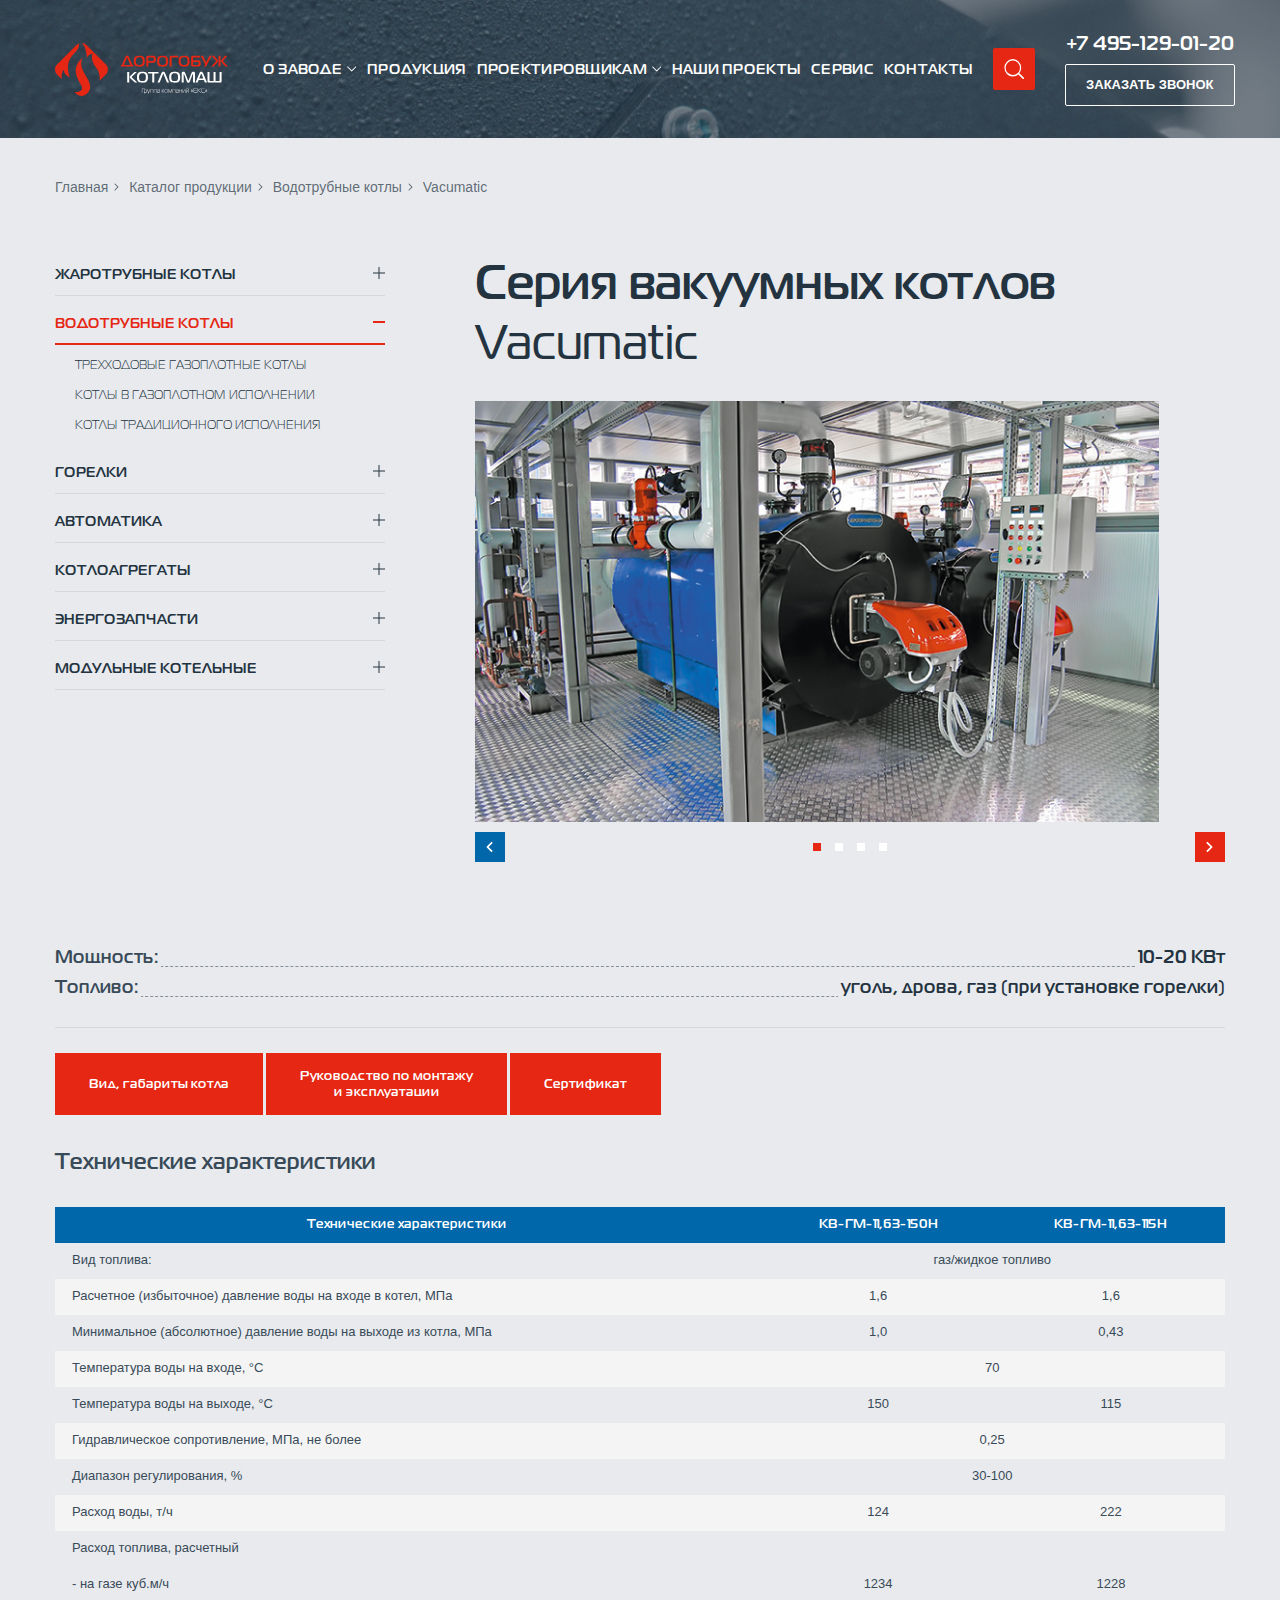
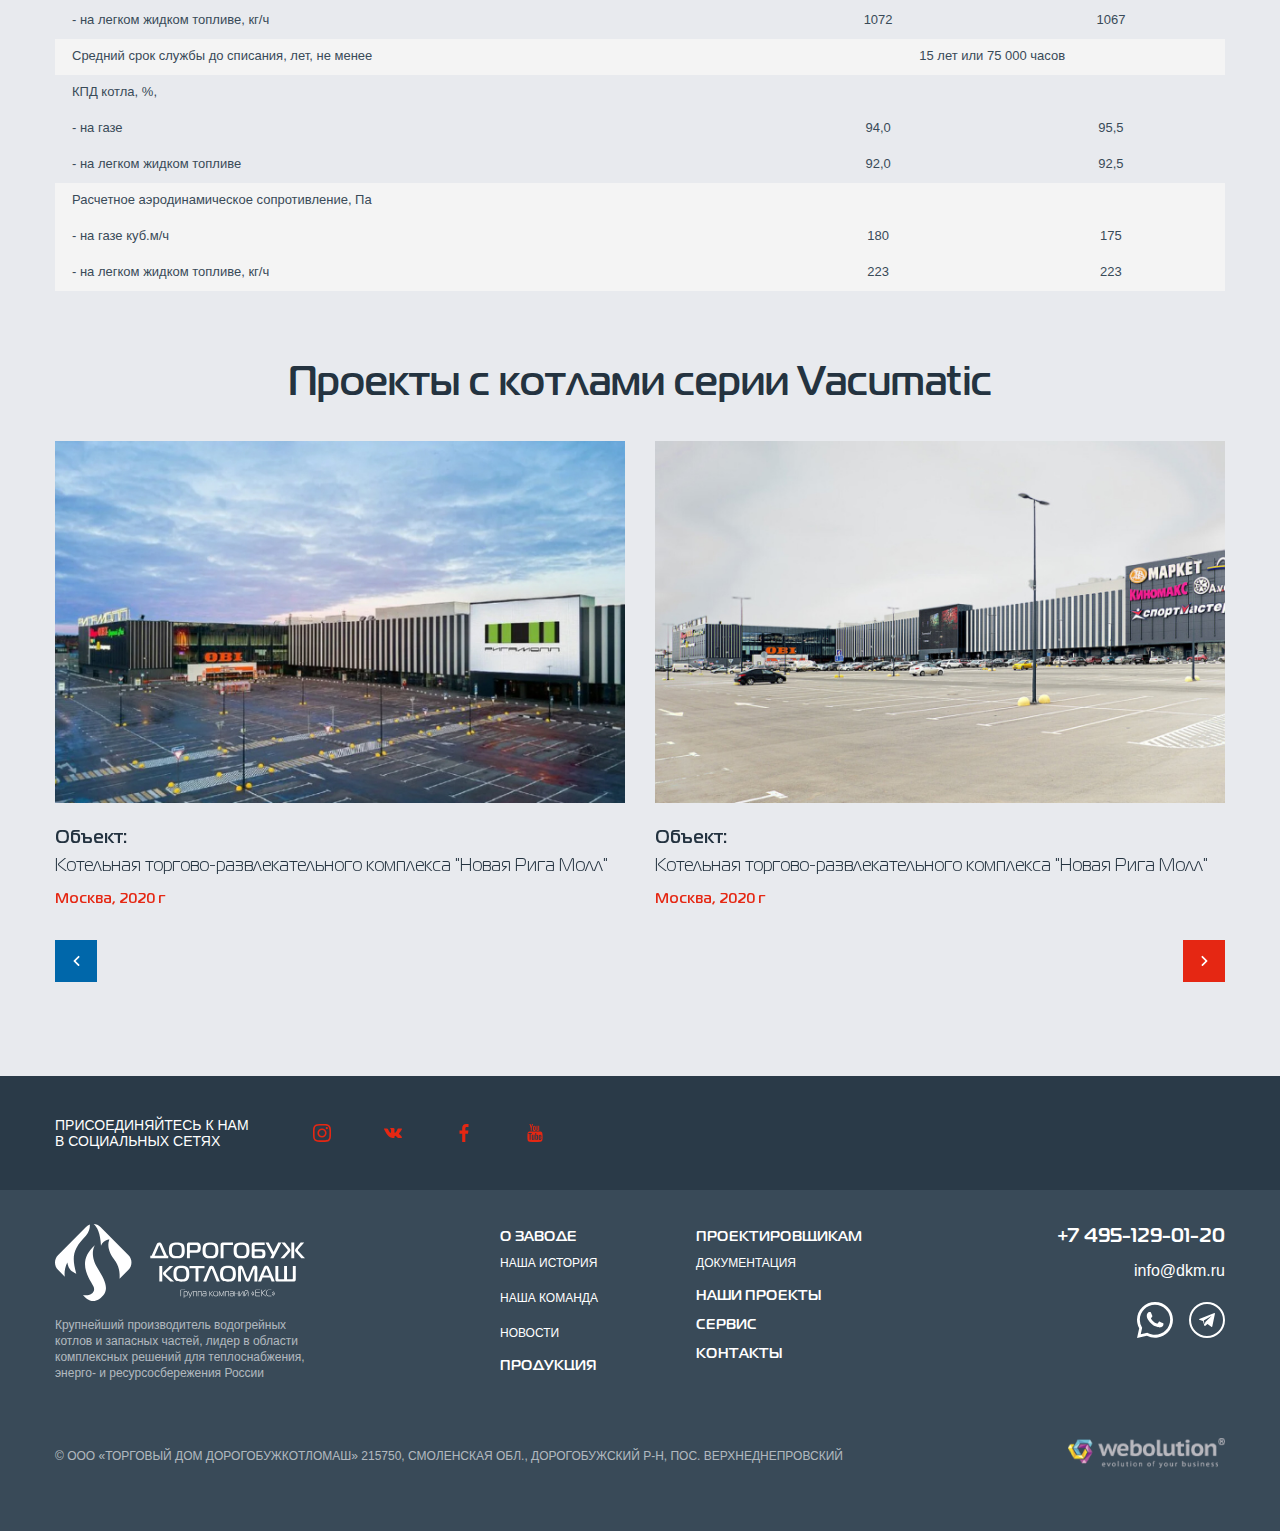
==== commit 59ed6b2a: "- single product layout change" ====
--- a/single-product.html
+++ b/single-product.html
@@ -221,7 +221,7 @@
 								</div>
 							</div>
 						</aside>
-						<div class="section-content">
+						<div class="section-short-info">
 							<h1 class="page-caption">Серия вакуумных котлов <small>Vacumatic</small></h1>
 							
 							<div class="product-photos-component">
@@ -259,7 +259,8 @@
 									</div>
 								</div>
 							</div>
-
+						</div>
+						<div class="section-content">
 							<div class="stats-list">
 								<div class="item">
 									<div class="item-label">Мощность:</div>
--- a/css/main.css
+++ b/css/main.css
@@ -1,2 +1,2 @@
-@charset "UTF-8";@font-face{font-family:'Magistral';src:url("../fonts/Magistral-Regular.woff2") format("woff2");font-style:normal;font-display:swap;font-weight:400}@font-face{font-family:'Magistral';src:url("../fonts/Magistral-Book.woff2") format("woff2");font-style:normal;font-display:swap;font-weight:500}@font-face{font-family:'Magistral';src:url("../fonts/Magistral-Bold.woff2") format("woff2");font-style:normal;font-display:swap;font-weight:700}.color-primary{color:#E52713}.push{position:relative}.flex-center{display:-webkit-box;display:-ms-flexbox;display:flex;-webkit-box-align:center;-ms-flex-align:center;align-items:center;-webkit-box-pack:center;-ms-flex-pack:center;justify-content:center}.flex-right{display:-webkit-box;display:-ms-flexbox;display:flex;-webkit-box-align:center;-ms-flex-align:center;align-items:center;-webkit-box-pack:end;-ms-flex-pack:end;justify-content:flex-end}@media screen and (max-width:959px){.md-flex-center{display:-webkit-box;display:-ms-flexbox;display:flex;-webkit-box-align:center;-ms-flex-align:center;align-items:center;-webkit-box-pack:center;-ms-flex-pack:center;justify-content:center}}.object-fit-cover{-o-object-fit:cover;object-fit:cover;-o-object-position:center center;object-position:center center;font-family:'object-fit: cover; object-position: center center;'}.object-fit-contain{-o-object-fit:contain;object-fit:contain;-o-object-position:center center;object-position:center center;font-family:'object-fit: contain; object-position: center center;'}.text-center{text-align:center}.flex-auto{-webkit-box-flex:1;-ms-flex:auto;flex:auto}.text-uppercase{text-transform:uppercase}.nowrap{white-space:nowrap}.lg-visible,.lg-visible-flex{display:none!important}@media screen and (max-width:1229px){.lg-hidden{display:none!important}.lg-visible{display:block!important}.lg-visible-flex{display:-webkit-box!important;display:-ms-flexbox!important;display:flex!important}}.md-visible,.md-visible-flex{display:none!important}@media screen and (max-width:991px){.md-hidden{display:none!important}.md-visible{display:block!important}.md-visible-flex{display:-webkit-box!important;display:-ms-flexbox!important;display:flex!important}}.sm-visible,.sm-visible-flex{display:none!important}@media screen and (max-width:767px){.sm-hidden{display:none!important}.sm-visible{display:block!important}.sm-visible-flex{display:-webkit-box!important;display:-ms-flexbox!important;display:flex!important}}.xs-visible,.xs-visible-flex,.xs-visible-inline{display:none!important}@media screen and (max-width:575px){.xs-hidden{display:none!important}.xs-visible{display:block!important}.xs-visible-flex{display:-webkit-box!important;display:-ms-flexbox!important;display:flex!important}.xs-visible-inline{display:inline!important}}.sub-xs-visible,.sub-xs-visible-flex{display:none!important}@media screen and (max-width:575px){.sub-xs-hidden{display:none!important}.sub-xs-visible{display:block!important}.sub-xs-visible-flex{display:-webkit-box!important;display:-ms-flexbox!important;display:flex!important}}@media screen and (max-width:575px){.xs-flex-right{margin-left:auto}}a[href^=tel]{white-space:nowrap}.see-all-link{font-size:18px;line-height:1;display:-webkit-box;display:-ms-flexbox;display:flex;-webkit-box-align:center;-ms-flex-align:center;align-items:center;color:#E52713}.see-all-link:after{content:'';display:block;width:7px;height:12px;margin-left:10px;-webkit-box-flex:0;-ms-flex:none;flex:none;background:url("data:image/svg+xml,%3Csvg xmlns='http://www.w3.org/2000/svg' viewBox='0 0 7 12'%3E%3Cpath fill-rule='evenodd' clip-rule='evenodd' d='M.65.65c.2-.2.5-.2.7 0l5 5c.2.2.2.5 0 .7l-5 5a.5.5 0 01-.7-.7L5.29 6 .65 1.35a.5.5 0 010-.7z' fill='%23E52713'/%3E%3C/svg%3E") no-repeat center center/contain}.see-all-link.white{color:#fff}.see-all-link.white:after{background:url("data:image/svg+xml,%3Csvg xmlns='http://www.w3.org/2000/svg' viewBox='0 0 7 12'%3E%3Cpath fill-rule='evenodd' clip-rule='evenodd' d='M.65.65c.2-.2.5-.2.7 0l5 5c.2.2.2.5 0 .7l-5 5a.5.5 0 01-.7-.7L5.29 6 .65 1.35a.5.5 0 010-.7z' fill='%23fff'/%3E%3C/svg%3E") no-repeat center center/contain}.see-all-link:focus,.see-all-link:hover{text-decoration:underline}*,:after,:before{margin:0;padding:0;-webkit-box-sizing:border-box;box-sizing:border-box}body{font-family:"Magistral", Arial, sans-serif;position:relative;background:#E8EAEE;background-attachment:fixed}body.overflow{overflow:hidden}body.modal-visible{overflow:hidden;height:100vh}body img{max-width:unset}ol,ul{list-style:none}button{background:transparent;border:0;cursor:pointer;-webkit-appearance:none;-moz-appearance:none;appearance:none;font-family:"Magistral", Arial, sans-serif}a,button{text-decoration:none;-webkit-transition:all 0.3s;-o-transition:all 0.3s;transition:all 0.3s;border:none}a img{border:none!important}h1,h2,h3,h4,h5,h6{margin:0}figure,iframe,picture{display:block}.wrapper{min-height:100vh;position:relative;overflow:hidden;width:100%;display:-webkit-box;display:-ms-flexbox;display:flex;-webkit-box-orient:vertical;-webkit-box-direction:normal;-ms-flex-direction:column;flex-direction:column;padding-top:156px}.header-no-bg .wrapper,.home .wrapper{padding-top:0!important}@media screen and (max-width:767px){.wrapper{padding-top:182px}}.wrapper .page-content{-webkit-box-flex:1;-ms-flex:auto;flex:auto;position:relative;z-index:5;background:#E8EAEE}.wrapper .footer{-webkit-box-flex:0;-ms-flex:none;flex:none}.container{width:100%;padding:0 15px;margin:0 auto}@media screen and (min-width:576px){.container{max-width:555px}}@media screen and (min-width:768px){.container{max-width:768px}}@media screen and (min-width:992px){.container{max-width:950px}}@media screen and (min-width:1320px){.container{max-width:1320px}}.cards-list{display:-ms-grid;display:grid;grid-gap:30px}@media screen and (max-width:1229px){.cards-list{grid-gap:15px}}.cards-list.columns-2{-ms-grid-columns:(1fr)[2];grid-template-columns:repeat(2, 1fr)}.cards-list.columns-3{-ms-grid-columns:(1fr)[3];grid-template-columns:repeat(3, 1fr)}.cards-list.columns-4{-ms-grid-columns:(1fr)[4];grid-template-columns:repeat(4, 1fr)}.cards-list.columns-5{-ms-grid-columns:(1fr)[5];grid-template-columns:repeat(5, 1fr)}.cards-list.columns-6{-ms-grid-columns:(1fr)[6];grid-template-columns:repeat(6, 1fr)}@media screen and (max-width:1319px){.cards-list.lg-columns-1{-ms-grid-columns:(1fr)[1];grid-template-columns:repeat(1, 1fr)}.cards-list.lg-columns-2{-ms-grid-columns:(1fr)[2];grid-template-columns:repeat(2, 1fr)}.cards-list.lg-columns-3{-ms-grid-columns:(1fr)[3];grid-template-columns:repeat(3, 1fr)}.cards-list.lg-columns-4{-ms-grid-columns:(1fr)[4];grid-template-columns:repeat(4, 1fr)}}@media screen and (max-width:991px){.cards-list.md-columns-1{-ms-grid-columns:(1fr)[1];grid-template-columns:repeat(1, 1fr)}.cards-list.md-columns-2{-ms-grid-columns:(1fr)[2];grid-template-columns:repeat(2, 1fr)}.cards-list.md-columns-3{-ms-grid-columns:(1fr)[3];grid-template-columns:repeat(3, 1fr)}.cards-list.md-columns-4{-ms-grid-columns:(1fr)[4];grid-template-columns:repeat(4, 1fr)}}@media screen and (max-width:767px){.cards-list.sm-columns-1{-ms-grid-columns:(1fr)[1];grid-template-columns:repeat(1, 1fr)}.cards-list.sm-columns-2{-ms-grid-columns:(1fr)[2];grid-template-columns:repeat(2, 1fr)}.cards-list.sm-columns-3{-ms-grid-columns:(1fr)[3];grid-template-columns:repeat(3, 1fr)}}@media screen and (max-width:575px){.cards-list.xs-columns-1{-ms-grid-columns:(1fr)[1];grid-template-columns:repeat(1, 1fr)}.cards-list.xs-columns-2{-ms-grid-columns:(1fr)[2];grid-template-columns:repeat(2, 1fr)}.cards-list.xs-columns-3{-ms-grid-columns:(1fr)[3];grid-template-columns:repeat(3, 1fr)}}.visually-hidden{position:absolute;width:1px;height:1px;margin:-1px;border:0;padding:0;clip:rect(0 0 0 0);overflow:hidden}body{font-size:14px;line-height:1.715;font-family:"Magistral", Arial, sans-serif;color:#394A58}.tpg img{display:block;max-width:100%;height:auto}.tpg img.alignright{margin-left:30px;float:right;margin-bottom:20px}.tpg img.alignleft{margin-right:30px;float:left;margin-bottom:20px}@media screen and (max-width:767px){.tpg img.alignright{margin-left:0;float:none}.tpg img.alignleft{margin-right:0;float:none}}.tpg p{margin:0 0 1.715em}.tpg p:last-child{margin-bottom:0}.tpg a:not(.btn){color:#E52713;text-decoration:underline}.tpg a:not(.btn):hover{text-decoration:none}.tpg h1{font-size:50px;line-height:1.34;font-weight:bold;margin-bottom:20px}.tpg h1:last-child{margin-bottom:0}@media screen and (max-width:767px){.tpg h1{font-size:30px;margin-bottom:15px}}.tpg h2,.tpg h3{font-size:18px;line-height:1.44;font-weight:bold;margin-bottom:30px;margin-top:45px;color:#243340}.tpg h2:first-child,.tpg h3:first-child{margin-top:0}.tpg h2:last-child,.tpg h3:last-child{margin-bottom:0}.tpg h4{font-size:15px;line-height:1.86;font-weight:bold}.tpg ol,.tpg ul{margin-bottom:24px;font-weight:bold;color:#243340}.tpg ol:last-child,.tpg ul:last-child{margin-bottom:0}.tpg ol li,.tpg ul li{position:relative;padding-left:29px;margin-bottom:15px}.tpg ul li:before{content:'';display:block;width:12px;height:12px;background:#E52713;z-index:-1;position:absolute;left:0;top:7px}.tpg ol{counter-reset:ol}.tpg ol li{counter-increment:ol;padding-left:0}.tpg ol li:before{content:counter(ol) ".";font-weight:inherit;color:#E52713;margin-right:7px;display:inline-block}.tpg blockquote{padding:0 45px;font-weight:bold;color:#243340;margin-top:70px;margin-bottom:50px;position:relative}.tpg blockquote:last-child{margin-bottom:0}.tpg blockquote:first-child{margin-top:0}.tpg blockquote:after,.tpg blockquote:before{display:block;position:absolute;font-size:36px;line-height:.7em;color:#E52713;pointer-events:none}.tpg blockquote:before{content:'«';left:0;top:0}.tpg blockquote:after{content:'»';right:0;bottom:0}.page-caption{font-size:48px;line-height:1.25;font-weight:bold;color:#243340;margin-bottom:40px}.page-caption:last-child{margin-bottom:0}.page-caption small{font-weight:500;font-size:inherit}@media screen and (max-width:767px){.page-caption{font-size:30px}}.tpg-h2{font-weight:bold;font-size:22px;line-height:1.3;margin-bottom:30px}.section-caption{text-align:center;display:-webkit-box;display:-ms-flexbox;display:flex;-webkit-box-orient:vertical;-webkit-box-direction:normal;-ms-flex-direction:column;flex-direction:column;-webkit-box-align:center;-ms-flex-align:center;align-items:center;color:#243340;margin-bottom:40px}.section-caption.white{color:#fff}.section-caption .sc-image{margin-bottom:55px}.section-caption .sc-title{font-size:40px;line-height:1}@media screen and (min-width:1319px){.section-caption .sc-title:not(.small){font-size:60px}}.section-caption .sc-title .word{margin-right:70px}.section-caption .sc-title .word:last-child{margin-right:0}.section-caption .sc-title strong{font-weight:inherit;color:#E52713}.section-caption .sc-title small{font-weight:400;line-height:inherit;font-size:inherit}.section-caption .sc-title.small{font-size:40px}.section-caption .sc-subtitle{margin-top:32px;font-size:28px;line-height:1.714}.section-caption .sc-subtitle.smaller{font-size:18px;line-height:1.5}.section-caption .sc-subtitle.small{font-family:"Arial", sans-serif;font-size:16px;line-height:1.5}.section-caption .sc-subtitle.small p{margin-bottom:1.5em}.section-caption .sc-subtitle.small p:last-child{margin-bottom:0}@media screen and (max-width:767px){.section-caption .sc-subtitle.small{font-size:14px}}.section-caption .sc-subtitle.big{font-size:40px;line-height:1.5;font-weight:400}.section-caption.text-left{text-align:left;-webkit-box-align:start;-ms-flex-align:start;align-items:flex-start}@media screen and (max-width:1319px){.section-caption .sc-title .word{margin-right:40px}.section-caption .sc-subtitle{font-size:24px}.section-caption .sc-subtitle.big{font-size:30px}}@media screen and (max-width:767px){.section-caption .sc-image{width:100px}.section-caption .sc-title{font-size:30px}.section-caption .sc-title.small{font-size:30px}.section-caption .sc-title .word{display:block;width:100%;margin-right:0;margin-bottom:20px}.section-caption .sc-title .word:last-child{margin-bottom:0}.section-caption .sc-subtitle{font-size:20px}}[class*=" icon-"],[class^=icon-]{display:-webkit-inline-box;display:-ms-inline-flexbox;display:inline-flex;-webkit-box-align:center;-ms-flex-align:center;align-items:center;-webkit-box-pack:center;-ms-flex-pack:center;justify-content:center;background-repeat:no-repeat;background-size:contain}.icon-phone{background:url(../img/icons/phone.png);width:16px;height:16px}.icon-email{background:url(../img/icons/email.png);width:17px;height:13px}.icon-location{background:url(../img/icons/location.png);width:14px;height:18px}.header{position:fixed;left:0;top:0;width:100%;z-index:100;-webkit-transition:padding-top 0.3s, padding-bottom 0.3s, background 0.3s;-o-transition:padding-top 0.3s, padding-bottom 0.3s, background 0.3s;transition:padding-top 0.3s, padding-bottom 0.3s, background 0.3s;padding:32px 0}.header .header-inner{display:-webkit-box;display:-ms-flexbox;display:flex;-webkit-box-align:center;-ms-flex-align:center;align-items:center;-webkit-box-pack:justify;-ms-flex-pack:justify;justify-content:space-between;width:calc(100% + 15px * 2);margin-left:-15px;margin-right:-15px}.header .header-inner .header-block{padding:0 15px}.header .header-inner .header-block.flex{display:-webkit-box;display:-ms-flexbox;display:flex;-webkit-box-align:center;-ms-flex-align:center;align-items:center}.header .header-inner .header-block.header-contacts{display:-webkit-box;display:-ms-flexbox;display:flex;-webkit-box-orient:vertical;-webkit-box-direction:normal;-ms-flex-direction:column;flex-direction:column;-webkit-box-align:center;-ms-flex-align:center;align-items:center}.header .header-inner .header-block.header-contacts .btn{width:100%}body:not(.home) .header{background:url(../img/backgrounds/header-bg.jpg) no-repeat center center/auto 158px}@media screen and (max-width:767px){body:not(.home) .header{background-size:cover}}.header.no-bg:not(.sticky){background:transparent!important}.header.sticky{background:#243340;padding:15px 0}.header.sticky.no-bg{background:#243340!important}.header.nav-opened,.header.nav-opened.no-bg{background:#243340!important}@media screen and (max-width:1319px){.header .header-nav-and-search{margin-left:auto}}@media screen and (max-width:767px){.header{padding-top:35px}.header .header-inner{-ms-flex-wrap:wrap;flex-wrap:wrap}.header .header-nav-and-search{-webkit-box-ordinal-group:6;-ms-flex-order:5;order:5;width:100%;margin-top:20px}.header.sticky{padding-top:10px;padding-bottom:10px}}.mobile-top-nav{position:absolute;right:0;top:100%;width:100%;z-index:10;background:#243340;padding:30px 20px;color:#fff;visibility:hidden;opacity:0;-webkit-transform:translateY(-100%);-ms-transform:translateY(-100%);transform:translateY(-100%);-webkit-transition:all 0.3s;-o-transition:all 0.3s;transition:all 0.3s;max-height:calc(100vh - 182px);overflow-y:auto;overscroll-behavior-y:contain}.sticky .mobile-top-nav{max-height:calc(100vh - 73px)}.mobile-top-nav.opened{-webkit-transform:translateY(0);-ms-transform:translateY(0);transform:translateY(0);opacity:1;visibility:visible}.mobile-top-nav>ul{list-style:none;-webkit-column-gap:30px;column-gap:30px;-webkit-columns:3;columns:3}.mobile-top-nav>ul>li{-webkit-column-break-inside:avoid;break-inside:avoid;margin-bottom:5px}.mobile-top-nav>ul>li>a{font-size:14px;text-transform:uppercase;font-weight:bold;color:#fff}.mobile-top-nav>ul>li>a:focus,.mobile-top-nav>ul>li>a:hover{color:#E52713}.mobile-top-nav>ul>li.current-menu-item>a,.mobile-top-nav>ul>li.current-menu-parent>a{color:#E52713}.mobile-top-nav>ul>li.current-menu-item>a{cursor:default}.mobile-top-nav .sub-menu{font-size:12px;line-height:30px;font-family:"Arial", sans-serif;text-transform:uppercase}.mobile-top-nav .sub-menu li{margin-bottom:5px}.mobile-top-nav .sub-menu li a{color:#fff}.mobile-top-nav .sub-menu li a:focus,.mobile-top-nav .sub-menu li a:hover{color:#E52713}.mobile-top-nav .sub-menu li.current-menu-item>a,.mobile-top-nav .sub-menu li.current-menu-parent>a{color:#E52713}.mobile-top-nav .sub-menu li.current-menu-item>a{cursor:default}@media screen and (max-width:575px){.mobile-top-nav>ul{-webkit-columns:2;columns:2}}@media screen and (max-width:479px){.mobile-top-nav>ul{-webkit-columns:1;columns:1}}.mobile-top-nav .mobile-contacts{margin-top:25px}.mobile-top-nav .mobile-contacts .phone-link{margin-bottom:20px;display:block}.logo-block{display:block}.logo-block img{display:block;height:92px;-webkit-transition:all 0.3s;-o-transition:all 0.3s;transition:all 0.3s}.sticky .logo-block img{height:60px}@media screen and (max-width:767px){.logo-block img{height:53px}.sticky .logo-block img{height:53px}}.top-nav{margin-right:15px}.top-nav>ul{display:-webkit-box;display:-ms-flexbox;display:flex}.top-nav>ul>li{position:relative}.top-nav>ul>li>a{font-size:14px;line-height:34px;display:block;padding:0 5px;text-transform:uppercase;color:#fff;font-weight:bold;white-space:nowrap;letter-spacing:0.02em}.top-nav>ul>li>a:focus,.top-nav>ul>li>a:hover{color:#E52713}.top-nav>ul>li.menu-item-has-children>a{display:-webkit-box;display:-ms-flexbox;display:flex;-webkit-box-align:center;-ms-flex-align:center;align-items:center}.top-nav>ul>li.menu-item-has-children>a:after{content:'';display:block;width:10px;height:6px;background:url("data:image/svg+xml,%3Csvg fill='none' xmlns='http://www.w3.org/2000/svg' viewBox='0 0 10 6'%3E%3Cpath fill-rule='evenodd' clip-rule='evenodd' d='M9.05.65c.2.2.2.5 0 .7l-4 4a.5.5 0 01-.71 0l-4-4a.5.5 0 11.7-.7L4.7 4.29 8.34.65c.2-.2.51-.2.7 0z' fill='%23fff'/%3E%3C/svg%3E") no-repeat center center/contain;-webkit-box-flex:0;-ms-flex:none;flex:none;margin-left:5px;-webkit-transition:all 0.3s;-o-transition:all 0.3s;transition:all 0.3s}.top-nav>ul>li.menu-item-has-children:focus-within>a:after,.top-nav>ul>li.menu-item-has-children:hover>a:after{-webkit-transform:rotate(-180deg);-ms-transform:rotate(-180deg);transform:rotate(-180deg);background:url("data:image/svg+xml,%3Csvg fill='none' xmlns='http://www.w3.org/2000/svg' viewBox='0 0 10 6'%3E%3Cpath fill-rule='evenodd' clip-rule='evenodd' d='M9.05.65c.2.2.2.5 0 .7l-4 4a.5.5 0 01-.71 0l-4-4a.5.5 0 11.7-.7L4.7 4.29 8.34.65c.2-.2.51-.2.7 0z' fill='%23E52713'/%3E%3C/svg%3E") no-repeat center center/contain}.top-nav>ul>li.current-menu-item>a,.top-nav>ul>li.current-menu-parent>a{color:#E52713}.top-nav>ul>li.current-menu-item>a{cursor:default}.top-nav>ul>li:focus-within .sub-menu,.top-nav>ul>li:hover .sub-menu{visibility:visible;opacity:1;-webkit-transform:translateY(0);-ms-transform:translateY(0);transform:translateY(0)}.top-nav>ul>li:focus-within>a,.top-nav>ul>li:hover>a{color:#E52713}.top-nav .sub-menu{position:absolute;left:0;top:100%;-webkit-transform:translateY(30px);-ms-transform:translateY(30px);transform:translateY(30px);-webkit-transition:all 0.3s;-o-transition:all 0.3s;transition:all 0.3s;opacity:0;visibility:hidden;background:rgba(36, 51, 64, 0.7);font-size:14px;line-height:30px;padding:10px;width:100%;min-width:150px;white-space:nowrap}.top-nav .sub-menu li a{color:#fff}.top-nav .sub-menu li a:focus,.top-nav .sub-menu li a:hover{text-decoration:underline}.top-nav .sub-menu li.current-menu-item a,.top-nav .sub-menu li.current-menu-parent a{text-decoration:underline}.top-nav .sub-menu li.current-menu-item a{cursor:default;font-weight:bold}.header-search{position:relative}.header-search .search-trigger{border-radius:2px;width:42px;height:42px;background:#E52713;display:-webkit-box;display:-ms-flexbox;display:flex;-webkit-box-align:center;-ms-flex-align:center;align-items:center;-webkit-box-pack:center;-ms-flex-pack:center;justify-content:center}.header-search .search-trigger .btn-icon{width:20px;height:20px;fill:#fff;display:block}.header-search .search-trigger .btn-icon use{-webkit-transition:all 0.3s;-o-transition:all 0.3s;transition:all 0.3s}.header-search .search-trigger .btn-icon .close{opacity:0}.header-search .search-trigger:focus,.header-search .search-trigger:hover{outline:none;background:#BB3225}.header-search .search-trigger.active .btn-icon .close{opacity:1}.header-search .search-trigger.active .btn-icon .search{opacity:0}.header-search .search-form{position:absolute;background:#243340;top:100%;right:0;width:730px;padding:30px;-webkit-transform:translateY(30px);-ms-transform:translateY(30px);transform:translateY(30px);opacity:0;visibility:hidden;-webkit-transition:all 0.3s;-o-transition:all 0.3s;transition:all 0.3s}.header-search .search-form .search-field{height:48px;border:0;-webkit-box-shadow:none;box-shadow:none;display:block;width:100%;border-bottom:1px solid #fff;-webkit-appearance:none;-moz-appearance:none;appearance:none;background:transparent;color:#fff;font-size:14px;font-family:inherit;-webkit-transition:all 0.3s;-o-transition:all 0.3s;transition:all 0.3s}.header-search .search-form .search-field::-webkit-input-placeholder{color:#fff;opacity:1}.header-search .search-form .search-field:-ms-input-placeholder{color:#fff;opacity:1}.header-search .search-form .search-field::-ms-input-placeholder{color:#fff;opacity:1}.header-search .search-form .search-field::placeholder{color:#fff;opacity:1}.header-search .search-form .search-field:focus{outline:none;border-bottom-color:#E52713}.header-search .search-form .search-btn{width:20px;height:20px;position:absolute;top:50%;-webkit-transform:translateY(-50%);-ms-transform:translateY(-50%);transform:translateY(-50%);right:30px}.header-search .search-form .search-btn .btn-icon{width:100%;height:100%;display:block;fill:#fff;-webkit-transition:all 0.3s;-o-transition:all 0.3s;transition:all 0.3s}.header-search .search-form .search-btn:focus,.header-search .search-form .search-btn:hover{outline:none}.header-search .search-form .search-btn:focus .btn-icon,.header-search .search-form .search-btn:hover .btn-icon{fill:#E52713}.header-search.form-visible .search-form{-webkit-transform:translateY(0);-ms-transform:translateY(0);transform:translateY(0);opacity:1;visibility:visible}@media screen and (max-width:1319px){.header-search .search-form{width:500px}}@media screen and (max-width:767px){.header-search{width:100%}.header-search .search-trigger{display:none}.header-search .search-form{position:static;background:transparent;padding:0;width:100%;opacity:1;visibility:visible;-webkit-transform:translateY(0);-ms-transform:translateY(0);transform:translateY(0)}.header-search .search-form .search-field{background:rgba(215, 221, 227, 0.4);padding-left:20px;height:42px;border:0;font-family:"Arial", sans-serif;border-radius:2px}.header-search .search-form .search-field::-webkit-input-placeholder{text-transform:uppercase}.header-search .search-form .search-field:-ms-input-placeholder{text-transform:uppercase}.header-search .search-form .search-field::-ms-input-placeholder{text-transform:uppercase}.header-search .search-form .search-field::placeholder{text-transform:uppercase}.header-search .search-form .search-field:focus,.header-search .search-form .search-field:hover{background:#D7DDE3;color:#243340}.header-search .search-form .search-field:focus::-webkit-input-placeholder,.header-search .search-form .search-field:hover::-webkit-input-placeholder{color:#243340}.header-search .search-form .search-field:focus:-ms-input-placeholder,.header-search .search-form .search-field:hover:-ms-input-placeholder{color:#243340}.header-search .search-form .search-field:focus::-ms-input-placeholder,.header-search .search-form .search-field:hover::-ms-input-placeholder{color:#243340}.header-search .search-form .search-field:focus::placeholder,.header-search .search-form .search-field:hover::placeholder{color:#243340}.header-search .search-form .search-btn{border-radius:2px;width:42px;height:42px;background:#E52713;display:-webkit-box;display:-ms-flexbox;display:flex;-webkit-box-align:center;-ms-flex-align:center;align-items:center;-webkit-box-pack:center;-ms-flex-pack:center;justify-content:center;right:0}.header-search .search-form .search-btn .btn-icon{width:20px;height:20px;fill:#fff;display:block}.header-search .search-form .search-btn .btn-icon use{-webkit-transition:all 0.3s;-o-transition:all 0.3s;transition:all 0.3s}.header-search .search-form .search-btn .btn-icon .close{opacity:0}}.phone-link{font-size:20px;font-weight:bold;line-height:1.1;margin-bottom:10px;color:#fff}.phone-link:focus,.phone-link:hover{color:#E52713}.footer{background:#394A58}.footer .footer-row.first{background:#2a3a48;padding:34px 0}.footer .footer-row.second{padding-top:34px}.footer .footer-row.second .footer-inner{display:-webkit-box;display:-ms-flexbox;display:flex;-webkit-box-pack:justify;-ms-flex-pack:justify;justify-content:space-between;width:calc(100% + 15px * 2);margin-left:-15px;margin-right:-15px}.footer .footer-row.second .footer-inner .footer-block{padding:0 15px}.footer .footer-row.third{padding:56px 0}.footer .footer-row.third .footer-inner{display:-webkit-box;display:-ms-flexbox;display:flex;-webkit-box-align:center;-ms-flex-align:center;align-items:center;-webkit-box-pack:justify;-ms-flex-pack:justify;justify-content:space-between}@media screen and (max-width:575px){.footer .footer-row.third .footer-inner{-webkit-box-orient:vertical;-webkit-box-direction:normal;-ms-flex-direction:column;flex-direction:column;-webkit-box-align:start;-ms-flex-align:start;align-items:flex-start}.footer .footer-row.third .footer-inner .copyright{margin-bottom:30px}}.footer .email-link{font-size:16px;line-height:1.3;font-family:"Arial", sans-serif;margin-top:5px;margin-bottom:20px;display:block;color:#fff}.footer .email-link:focus,.footer .email-link:hover{color:#E52713}@media screen and (max-width:991px){.footer .footer-row.second .footer-inner{-ms-flex-wrap:wrap;flex-wrap:wrap}.footer .footer-row.second .footer-inner .footer-block{width:100%}.footer .footer-logo-and-descr{display:-ms-grid;display:grid;-ms-grid-columns:1fr 1fr;grid-template-columns:1fr 1fr;grid-gap:30px;margin-bottom:30px}.footer .footer-logo-and-descr .footer-logo{width:100%}.footer .footer-logo-and-descr .logo-descr{width:100%}}@media screen and (max-width:479px){.footer .footer-logo-and-descr{-ms-grid-columns:1fr;grid-template-columns:1fr;grid-gap:10px}.footer .footer-logo-and-descr .footer-logo{width:170px}.footer .footer-logo-and-descr .logo-descr{font-size:12px;width:100%}}.footer-contacts-block{display:-webkit-box;display:-ms-flexbox;display:flex;-webkit-box-orient:vertical;-webkit-box-direction:normal;-ms-flex-direction:column;flex-direction:column;-webkit-box-align:end;-ms-flex-align:end;align-items:flex-end}@media screen and (max-width:767px) and (min-width:576px){.footer-contacts-block{-webkit-box-orient:horizontal;-webkit-box-direction:normal;-ms-flex-direction:row;flex-direction:row;-webkit-box-align:center;-ms-flex-align:center;align-items:center;-webkit-box-pack:justify;-ms-flex-pack:justify;justify-content:space-between;margin-top:30px}.footer-contacts-block .phone-link{margin-bottom:0}.footer-contacts-block .email-link{margin-top:0;margin-bottom:0}}@media screen and (max-width:575px){.footer-contacts-block{-webkit-box-align:start;-ms-flex-align:start;align-items:flex-start;margin-top:30px}}.footer-logo{display:block;margin-bottom:17px}.footer-logo img{display:block;max-width:100%;height:auto}@media screen and (max-width:1319px){.footer-logo{width:250px}}.logo-descr{width:325px;color:rgba(232, 234, 238, 0.7);font-size:12px;line-height:1.333;font-family:"Arial", sans-serif}@media screen and (max-width:1319px){.logo-descr{width:250px}}.socials-block{display:-webkit-box;display:-ms-flexbox;display:flex;-webkit-box-align:center;-ms-flex-align:center;align-items:center}.socials-block .block-caption{font-size:14px;line-height:16px;text-transform:uppercase;font-family:"Arial", sans-serif;margin-right:50px;color:#fff;font-weight:400}@media screen and (max-width:575px){.socials-block{-webkit-box-orient:vertical;-webkit-box-direction:normal;-ms-flex-direction:column;flex-direction:column;-webkit-box-align:stretch;-ms-flex-align:stretch;align-items:stretch}.socials-block .block-caption{margin-bottom:20px;font-size:12px}.socials-block .block-caption br{display:none}.socials-block .socials-list{margin-left:-12px}}.socials-list{display:-webkit-box;display:-ms-flexbox;display:flex;-webkit-box-align:center;-ms-flex-align:center;align-items:center}.socials-list li{margin-right:25px}.socials-list li:last-child{margin-right:0}.socials-list li a{width:46px;height:46px;display:-webkit-box;display:-ms-flexbox;display:flex;-webkit-box-align:center;-ms-flex-align:center;align-items:center;-webkit-box-pack:center;-ms-flex-pack:center;justify-content:center}.socials-list li a .link-icon{width:18px;height:18px;display:block;fill:#E52713;-webkit-transition:all 0.3s;-o-transition:all 0.3s;transition:all 0.3s}.socials-list li a:focus,.socials-list li a:hover{background:#E52713}.socials-list li a:focus .link-icon,.socials-list li a:hover .link-icon{fill:#fff}.small-socials-list{display:-webkit-box;display:-ms-flexbox;display:flex;-webkit-box-align:center;-ms-flex-align:center;align-items:center}.small-socials-list li{margin-right:16px}.small-socials-list li:last-child{margin-right:0}.small-socials-list li a{width:36px;height:36px;display:-webkit-box;display:-ms-flexbox;display:flex;-webkit-box-align:center;-ms-flex-align:center;align-items:center;-webkit-box-pack:center;-ms-flex-pack:center;justify-content:center}.small-socials-list li a .link-icon{width:100%;height:100%;display:block;fill:#fff;-webkit-transition:all 0.3s;-o-transition:all 0.3s;transition:all 0.3s}.small-socials-list li a:focus .link-icon,.small-socials-list li a:hover .link-icon{fill:#E52713}.copyright{font-size:12px;font-family:"Arial", sans-serif;color:rgba(232, 234, 238, 0.7);text-transform:uppercase}.footer-nav>ul{list-style:none;-webkit-column-gap:30px;column-gap:30px;-webkit-columns:3;columns:3}.footer-nav>ul>li{-webkit-column-break-inside:avoid;break-inside:avoid;margin-bottom:5px}.footer-nav>ul>li>a{font-size:14px;text-transform:uppercase;font-weight:bold;color:#fff}.footer-nav>ul>li>a:focus,.footer-nav>ul>li>a:hover{color:#E52713}.footer-nav>ul>li.current-menu-item>a,.footer-nav>ul>li.current-menu-parent>a{color:#E52713}.footer-nav>ul>li.current-menu-item>a{cursor:default}.footer-nav .sub-menu{font-size:12px;line-height:30px;font-family:"Arial", sans-serif;text-transform:uppercase}.footer-nav .sub-menu li{margin-bottom:5px}.footer-nav .sub-menu li a{color:#fff}.footer-nav .sub-menu li a:focus,.footer-nav .sub-menu li a:hover{color:#E52713}.footer-nav .sub-menu li.current-menu-item>a,.footer-nav .sub-menu li.current-menu-parent>a{color:#E52713}.footer-nav .sub-menu li.current-menu-item>a{cursor:default}@media screen and (max-width:1319px){.footer-nav>ul{-webkit-columns:2;columns:2}}@media screen and (max-width:991px){.footer-nav>ul{-webkit-columns:3;columns:3}}@media screen and (max-width:575px){.footer-nav>ul{-webkit-columns:2;columns:2}}@media screen and (max-width:479px){.footer-nav>ul{-webkit-columns:1;columns:1}}.btn{-webkit-appearance:none;-moz-appearance:none;appearance:none;-webkit-box-shadow:none;box-shadow:none;border:1px solid #E52713;background:#E52713;color:#fff;font-family:"Magistral", Arial, sans-serif;white-space:nowrap;font-size:14px;line-height:1.222;text-transform:uppercase;font-weight:bold;text-align:center;display:-webkit-box;display:-ms-flexbox;display:flex;-webkit-box-align:center;-ms-flex-align:center;align-items:center;-webkit-box-pack:center;-ms-flex-pack:center;justify-content:center;min-height:62px;padding:10px 36px}.btn:focus,.btn:hover{color:#fff;background:#BB3225;border-color:#BB3225}.btn.btn-light{background:transparent;color:#E52713;border-color:#E52713;border-radius:2px}.btn.btn-light:focus,.btn.btn-light:hover{background:#E52713;color:#fff}.btn.btn-white{border-color:#fff;color:#fff}.btn.btn-small{min-height:42px;font-size:13px;padding:10px 20px;font-family:"Arial", sans-serif}.btn.btn-small:focus,.btn.btn-small:hover{background:#E52713;color:#fff;border-color:#E52713}.btn.fullwidth{width:100%}@media screen and (max-width:575px){.btn.xs-fullwidth{width:100%}}.form .input-field,.form textarea{border:0;-webkit-appearance:none;-moz-appearance:none;appearance:none;background:rgba(255, 255, 255, 0.2);border-radius:2px;-webkit-box-flex:1;-ms-flex:auto;flex:auto;height:50px;font-size:16px;color:#fff;font-family:inherit;font-weight:400;padding:0 12px;outline:none!important;-webkit-transition:all 0.3s;-o-transition:all 0.3s;transition:all 0.3s;width:100%;display:block;border-bottom:1px solid #fff}.form .input-field:focus,.form .input-field:hover,.form textarea:focus,.form textarea:hover{background:rgba(36, 51, 64, 0.1)}.form textarea{resize:none;padding:15px 20px;height:125px;display:block}@media screen and (max-width:767px){.form textarea{height:100px;padding:10px 12px}}.field-wrapper{position:relative;display:block}.field-wrapper .fake-label{position:absolute;left:0;top:0;min-height:50px;line-height:50px;display:block;padding:0 12px;font-size:16px;color:#fff;font-family:inherit;-webkit-transition:all 0.3s;-o-transition:all 0.3s;transition:all 0.3s;width:100%;display:block;cursor:pointer}.field-wrapper .fake-label strong{font-weight:inherit;color:#E52713}.field-wrapper .fake-label .asterisk{color:#E52713}.field-wrapper input.not-empty+.fake-label,.field-wrapper input:focus+.fake-label,.field-wrapper textarea.not-empty+.fake-label,.field-wrapper textarea:focus+.fake-label{opacity:0;visibility:hidden;-webkit-transform:translateY(10px);-ms-transform:translateY(10px);transform:translateY(10px)}.checkbox{position:relative}.checkbox .fake-label{font-size:16px;line-height:20px;color:#fff;padding-left:34px;cursor:pointer;display:-webkit-box;display:-ms-flexbox;display:flex;-webkit-box-align:center;-ms-flex-align:center;align-items:center;-webkit-box-pack:justify;-ms-flex-pack:justify;justify-content:space-between}.checkbox .fake-label:before{content:'';display:block;width:20px;height:20px;border:2px solid #fff;background:#201914;position:absolute;left:0;top:0;-webkit-transition:all 0.3s;-o-transition:all 0.3s;transition:all 0.3s}.checkbox .fake-label:after{content:'';display:block;width:20px;height:20px;background:url("data:image/svg+xml,%3Csvg fill='none' xmlns='http://www.w3.org/2000/svg' viewBox='0 0 10 8'%3E%3Cpath d='M3.83 7.74a.5.5 0 01-.72 0L.22 4.85a.77.77 0 010-1.08L.6 3.4c.3-.3.78-.3 1.08 0l1.8 1.8L8.33.34c.3-.3.79-.3 1.08 0l.37.37c.3.3.3.78 0 1.08L3.83 7.74z' fill='%23E30613'/%3E%3C/svg%3E") no-repeat center center/contain;background-size:12px 9px;position:absolute;left:0;top:0;opacity:0;-webkit-transition:all 0.3s;-o-transition:all 0.3s;transition:all 0.3s}.checkbox .fake-label .label-price{white-space:nowrap}.checkbox input:checked+.fake-label:before{border-color:#E52713}.checkbox input:checked+.fake-label:after{opacity:1}.slick-slider{width:calc(100% + 30px);margin-left:-15px;margin-right:-15px}.slick-slider .slick-slide{padding:0 15px;outline:none!important}.slick-slider img{display:block;max-width:100%;height:auto}.slick-arrow{height:42px;width:42px;z-index:20;-webkit-transition:all 0.3s;-o-transition:all 0.3s;transition:all 0.3s;display:-webkit-box;display:-ms-flexbox;display:flex;-webkit-box-align:center;-ms-flex-align:center;align-items:center;-webkit-box-pack:center;-ms-flex-pack:center;justify-content:center}.slick-arrow svg{width:7px;height:12px;display:block;-webkit-transition:all 0.3s;-o-transition:all 0.3s;transition:all 0.3s;fill:#fff}.slick-arrow:before{content:'';display:block}.slick-arrow.slick-prev{left:0;background:#0067AA}.slick-arrow.slick-prev:focus,.slick-arrow.slick-prev:hover{background:#02558B}.slick-arrow.slick-next{right:0;background:#E52713}.slick-arrow.slick-next:focus,.slick-arrow.slick-next:hover{background:#BB3225}.slick-arrow.slick-disabled{opacity:0;visibility:hidden}.slick-dotted.slick-slider{margin-bottom:0}.slick-dots{bottom:-29px!important;display:-webkit-box!important;display:-ms-flexbox!important;display:flex!important;-webkit-box-pack:center;-ms-flex-pack:center;justify-content:center;-webkit-box-align:center;-ms-flex-align:center;align-items:center}.slick-dots li{margin:0 7px;width:8px;height:8px;display:-webkit-box;display:-ms-flexbox;display:flex;-webkit-box-align:center;-ms-flex-align:center;align-items:center;-webkit-box-pack:center;-ms-flex-pack:center;justify-content:center}.slick-dots li button{width:8px;height:8px;background:#fff;padding:0;opacity:1;-webkit-transition:all 0.3s;-o-transition:all 0.3s;transition:all 0.3s}.slick-dots li button:before{display:none}.slick-dots li button:hover{opacity:1}.slick-dots li.slick-active button{opacity:1;width:8px;height:8px;background:#E52713}.modal{display:none;width:100%;height:100vh;position:fixed;left:0;top:0;background:rgba(0, 0, 0, 0.67);overflow-y:auto;overscroll-behavior-y:contain;z-index:999;visibility:hidden;-webkit-transition:visibility .4s, opacity .4s;-o-transition:visibility .4s, opacity .4s;transition:visibility .4s, opacity .4s;cursor:pointer;opacity:0}.modal .modal-dialog{width:calc(100% - 15px * 2);max-width:520px;margin:60px auto;cursor:default;-webkit-box-flex:0;-ms-flex:none;flex:none;position:relative;-webkit-transform:translateY(-100%);-ms-transform:translateY(-100%);transform:translateY(-100%);opacity:0;visibility:hidden;-webkit-transition:all 0.3s;-o-transition:all 0.3s;transition:all 0.3s;-webkit-transition-delay:.2s;-o-transition-delay:.2s;transition-delay:.2s}.modal.visible{visibility:visible;opacity:1}.modal.visible .modal-dialog{-webkit-transform:translateY(0);-ms-transform:translateY(0);transform:translateY(0);opacity:1;visibility:visible}.modal.video-modal .modal-dialog{width:auto;max-width:70vw}@media screen and (max-width:991px){.modal.video-modal .modal-dialog{max-width:90vw}}.modal.video-modal .modal-content{background:transparent;padding:0}.modal.video-modal .modal-video{width:100%;position:relative}.modal.video-modal .modal-video:before{content:'';display:block;padding-top:56.25%}.modal.video-modal .modal-video iframe{width:100%;height:100%;position:absolute;left:0;top:0;display:block;border:0}.modal.video-modal .modal-video.vimeo:before{padding-top:52%}.modal .modal-content{background:#fff;border-radius:2px;position:relative;padding:45px 80px 35px}@media screen and (max-width:575px){.modal .modal-content{padding:30px 30px 35px}}.modal .modal-text{text-align:center}.modal-close{position:absolute;right:0;top:0;width:60px;height:60px;opacity:1;-webkit-transition:all 0.3s;-o-transition:all 0.3s;transition:all 0.3s;-webkit-appearance:none;-moz-appearance:none;appearance:none;background:transparent;border:0;cursor:pointer}.modal-close:after,.modal-close:before{content:'';display:block;width:22px;height:2px;background:#fff;position:absolute;left:calc(50% - 22px / 2);top:calc(50% - 2px / 2);-webkit-transition:all 0.3s;-o-transition:all 0.3s;transition:all 0.3s;border-radius:1px}@media screen and (max-width:575px){.modal-close{width:42px;height:42px}.modal-close:after,.modal-close:before{width:14px;left:calc(50% - 14px / 2)}}.modal-close:before{-webkit-transform:rotate(-45deg);-ms-transform:rotate(-45deg);transform:rotate(-45deg)}.modal-close:after{-webkit-transform:rotate(45deg);-ms-transform:rotate(45deg);transform:rotate(45deg)}.modal-close:hover:after,.modal-close:hover:before{background:#E52713}.video-modal .modal-close{left:100%;top:-17px;right:auto}.video-modal .modal-close:after,.video-modal .modal-close:before{background:#fff}.video-modal .modal-close:hover:after,.video-modal .modal-close:hover:before{background:#E52713}.modal-caption{font-size:26px;line-height:1.5;color:#0067AA;text-transform:uppercase;font-weight:bold;position:relative;margin-bottom:26px;padding-left:18px}.modal-caption:before{content:'';display:block;width:0;height:0;border-style:solid;border-width:0 10px 10px 0;border-color:transparent #E52713 transparent transparent;position:absolute;left:0;top:0.4em}@media screen and (max-width:575px){.modal-caption{font-size:20px}}.order-form .btn{min-width:155px}.order-form .form-row{margin-bottom:24px}.order-form .form-row.last{display:-webkit-box;display:-ms-flexbox;display:flex;-webkit-box-pack:end;-ms-flex-pack:end;justify-content:flex-end}.order-form .form-row:last-child{margin-bottom:0}@media screen and (max-width:1229px){.order-form .form-row{margin-bottom:18px}}@media screen and (max-width:575px){.order-form .form-row.last{display:block}.order-form .form-row .fake-label{font-size:10px}}.order-form textarea{height:85px}.menu-opener{display:-webkit-box;display:-ms-flexbox;display:flex;-webkit-box-orient:vertical;-webkit-box-direction:normal;-ms-flex-direction:column;flex-direction:column;width:26px;-webkit-box-pack:center;-ms-flex-pack:center;justify-content:center;-webkit-box-align:center;-ms-flex-align:center;align-items:center;cursor:pointer;-webkit-appearance:none;-moz-appearance:none;appearance:none;background:transparent;position:relative}.menu-opener:before{content:'';display:block;width:calc(100% + 10px * 2);height:calc(100% + 10px * 2);position:absolute;left:50%;top:50%;-webkit-transform:translate(-50%, -50%);-ms-transform:translate(-50%, -50%);transform:translate(-50%, -50%)}.menu-opener .bar{background:#fff;height:2px;display:block;margin-bottom:5px;-webkit-transition:all 0.3s;-o-transition:all 0.3s;transition:all 0.3s;width:26px}.menu-opener .bar:last-child{margin-bottom:0}.menu-opener .bar:nth-child(2){position:relative}.menu-opener .bar:nth-child(2):before{-webkit-transition:-webkit-transform 0.3s;transition:-webkit-transform 0.3s;-o-transition:transform 0.3s;transition:transform 0.3s;transition:transform 0.3s, -webkit-transform 0.3s;content:'';display:block;width:100%;height:100%;background:inherit;position:absolute;left:0;top:0;-webkit-transform-origin:center center;-ms-transform-origin:center center;transform-origin:center center;border-radius:inherit}.menu-opener:focus .bar,.menu-opener:hover .bar{background:#E52713}.menu-opener.active .bar:first-child,.menu-opener.active .bar:last-child{opacity:0}.menu-opener.active .bar:first-child{-webkit-transform:translateY(-15px);-ms-transform:translateY(-15px);transform:translateY(-15px)}.menu-opener.active .bar:last-child{-webkit-transform:translateY(15px);-ms-transform:translateY(15px);transform:translateY(15px)}.menu-opener.active .bar:nth-child(2){position:relative;-webkit-transform:rotate(-45deg);-ms-transform:rotate(-45deg);transform:rotate(-45deg)}.menu-opener.active .bar:nth-child(2):before{-webkit-transform:rotate(90deg);-ms-transform:rotate(90deg);transform:rotate(90deg)}.menu-opener:focus{outline:none}.pagination-wrapper{display:-webkit-box;display:-ms-flexbox;display:flex;-webkit-box-pack:end;-ms-flex-pack:end;justify-content:flex-end;-webkit-box-align:center;-ms-flex-align:center;align-items:center;margin-top:40px}@media screen and (max-width:575px){.pagination-wrapper{-webkit-box-pack:justify;-ms-flex-pack:justify;justify-content:space-between}}.pagination-wrapper .pagination{display:-webkit-box;display:-ms-flexbox;display:flex;-webkit-box-pack:center;-ms-flex-pack:center;justify-content:center}.pagination-wrapper .pagination li{margin-right:12px;color:#243340}@media screen and (max-width:575px){.pagination-wrapper .pagination li{margin-right:6px}}.pagination-wrapper .pagination li:last-child{margin-right:0}.pagination-wrapper .pagination li a{font-size:14px;line-height:1;font-weight:bold;text-align:center;color:inherit;-webkit-transition:all 0.3s;-o-transition:all 0.3s;transition:all 0.3s;display:-webkit-box;display:-ms-flexbox;display:flex;-webkit-box-align:center;-ms-flex-align:center;align-items:center;-webkit-box-pack:center;-ms-flex-pack:center;justify-content:center;width:42px;height:42px;border:1px solid rgba(36, 51, 64, 0.1)}.pagination-wrapper .pagination li a:focus,.pagination-wrapper .pagination li a:hover{border-color:#E52713}@media screen and (max-width:575px){.pagination-wrapper .pagination li a{width:36px;height:36px}}.pagination-wrapper .pagination li.current a{cursor:default;pointer-events:none;color:#E52713;border-color:#E52713}.pagination-wrapper .prevnext{display:-webkit-box;display:-ms-flexbox;display:flex;-webkit-box-align:center;-ms-flex-align:center;align-items:center;-webkit-box-pack:center;-ms-flex-pack:center;justify-content:center;width:42px;height:42px;border:1px solid rgba(36, 51, 64, 0.1)}@media screen and (max-width:575px){.pagination-wrapper .prevnext{width:36px;height:36px}}.pagination-wrapper .prevnext svg{width:8px;height:12px;display:block;fill:#0067AA;-webkit-transition:all 0.3s;-o-transition:all 0.3s;transition:all 0.3s}.pagination-wrapper .prevnext:hover{border-color:#E52713;background:#E52713}.pagination-wrapper .prevnext:hover svg{fill:#fff}.pagination-wrapper .prevnext.prev{margin-right:12px}.pagination-wrapper .prevnext.next{margin-left:12px}@media screen and (max-width:575px){.pagination-wrapper .prevnext.prev{margin-right:6px}.pagination-wrapper .prevnext.next{margin-left:6px}}.team-card .card-image{position:relative;margin-bottom:9px}.team-card .card-image:before{content:'';display:block;padding-top:133.333%}.team-card .card-image img{width:100%;height:100%;position:absolute;left:0;top:0;display:block;-o-object-fit:cover;object-fit:cover;-o-object-position:center center;object-position:center center}.team-card .card-content{text-align:center}.team-card .card-caption{font-size:18px;line-height:1.555;color:#243340;font-weight:400}.team-card .card-position{font-size:14px;line-height:1.3;font-weight:bold;color:#E52713;margin-top:5px}.table{border-collapse:collapse;width:100%}.table th{font-size:13px;text-align:center;color:#fff;font-weight:bold;line-height:1.3;height:36px;padding:9px 17px;background:#0067AA}.table td{height:36px;font-size:13px;line-height:1.3;padding:9px 17px;text-align:center}.table td:first-child{text-align:left}.table tbody{font-family:"Arial", sans-serif}.table tbody tr:nth-child(2n){background:#F4F4F4}.table tbody tr.no-bg{background:transparent}.table tbody tr.no-bg+tr:not(.no-bg){background:#F4F4F4}.table tbody tr.light-bg{background:#f4f4f4}.table tbody tr.light-bg+tr:not(.light-bg){background:transparent}.table.with-lines th{border-right:1px solid rgba(255, 255, 255, 0.1)}.table.with-lines td{border-right:1px solid rgba(36, 51, 64, 0.1)}.table.with-lines td:first-child{border-left:1px solid rgba(36, 51, 64, 0.1)}.table.small-paddings td,.table.small-paddings th{padding-left:10px!important;padding-right:10px!important}.table .text-left{text-align:left!important}.table .text-center{text-align:center!important}.table.documentation-table .type{width:180px;padding-left:7px!important;padding-right:7px!important;-webkit-transition:all 0.3s;-o-transition:all 0.3s;transition:all 0.3s}.table.documentation-table tr:hover .type{color:#E52713}.small-download-link{width:34px;height:34px;display:-webkit-box;display:-ms-flexbox;display:flex;-webkit-box-align:center;-ms-flex-align:center;align-items:center;-webkit-box-pack:center;-ms-flex-pack:center;justify-content:center;margin-left:auto;margin-right:auto}.small-download-link svg{width:9px;height:13px;display:block;fill:rgba(36, 51, 64, 0.7);-webkit-transition:all 0.3s;-o-transition:all 0.3s;transition:all 0.3s}.small-download-link:focus,.small-download-link:hover{background:#E52713}.small-download-link:focus svg,.small-download-link:hover svg{fill:#fff}@media screen and (max-width:1319px){.table-wrapper{overflow-x:auto}}.first-screen-section{height:960px;display:-webkit-box;display:-ms-flexbox;display:flex;-webkit-box-align:end;-ms-flex-align:end;align-items:flex-end;padding:210px 0;background-size:cover;background-position:center center;min-height:45vw}.first-screen-section .first-screen-caption{color:#fff;text-align:center;font-size:40px;line-height:1.45;font-weight:400;max-width:1070px;margin-left:auto;margin-right:auto}.first-screen-section.small{height:auto;padding:250px 0 170px;background-position:center top}@media screen and (max-width:1319px){.first-screen-section{height:650px}}@media screen and (max-width:767px){.first-screen-section{padding:260px 0 100px!important}.first-screen-section .first-screen-caption{font-size:30px}}.text-on-bg-section{min-height:750px;display:-webkit-box;display:-ms-flexbox;display:flex;-webkit-box-align:center;-ms-flex-align:center;align-items:center;padding:100px 0;text-align:center;background-size:cover;background-position:center center;color:#fff}@media screen and (min-width:992px){.text-on-bg-section.fixed-bg{background-attachment:fixed}}.text-on-bg-section.smaller{min-height:650px}.text-on-bg-section .section-caption .sc-subtitle{max-width:880px;margin-left:auto;margin-right:auto}.text-on-bg-section .section-caption .sc-subtitle.fullwidth{max-width:unset}.text-on-bg-section .button-wrapper{display:-webkit-box;display:-ms-flexbox;display:flex;-webkit-box-align:center;-ms-flex-align:center;align-items:center;-webkit-box-pack:center;-ms-flex-pack:center;justify-content:center}@media screen and (max-width:1319px){.text-on-bg-section{min-height:550px}.text-on-bg-section.smaller{min-height:550px}}@media screen and (max-width:767px){.text-on-bg-section{min-height:650px;padding:50px 0}.text-on-bg-section.smaller{min-height:650px}}.production-section{padding:100px 0 60px}.breadcrumbs-section+.production-section{padding-top:34px}.production-grid{display:-ms-grid;display:grid;-ms-grid-columns:(1fr)[3];grid-template-columns:repeat(3, 1fr);grid-gap:0 30px}.production-grid.columns-2{-ms-grid-columns:(1fr)[2];grid-template-columns:repeat(2, 1fr)}@media screen and (max-width:767px){.production-grid{-ms-grid-columns:1fr 1fr;grid-template-columns:1fr 1fr}}@media screen and (max-width:575px){.production-grid{-ms-grid-columns:1fr!important;grid-template-columns:1fr!important}}.production-card{display:-webkit-box;display:-ms-flexbox;display:flex;-webkit-box-orient:vertical;-webkit-box-direction:normal;-ms-flex-direction:column;flex-direction:column;-webkit-box-align:center;-ms-flex-align:center;align-items:center;padding-bottom:50px}.production-card img{display:block;max-width:100%;height:auto}.production-card .card-caption{margin-top:10px;text-align:center;padding:0 30px;font-size:16px;line-height:1.8;font-weight:bold;text-transform:uppercase;color:#243340;-webkit-transition:all 0.3s;-o-transition:all 0.3s;transition:all 0.3s}.production-card .card-caption.small{font-size:16px;line-height:1.375;text-transform:none}.production-card:focus,.production-card:hover{background:#DEE2EA}.production-card:focus .card-caption,.production-card:hover .card-caption{color:#E52713}.two-blocks-section{display:-ms-grid;display:grid;-ms-grid-columns:1fr 1fr;grid-template-columns:1fr 1fr;grid-gap:6px;padding-bottom:6px}@media screen and (max-width:575px){.two-blocks-section{-ms-grid-columns:1fr;grid-template-columns:1fr}}.big-link-block{position:relative;height:500px;display:-webkit-box;display:-ms-flexbox;display:flex;-webkit-box-align:center;-ms-flex-align:center;align-items:center;-webkit-box-pack:center;-ms-flex-pack:center;justify-content:center;color:#fff;text-align:center}.big-link-block .block-bg{width:100%;height:100%;position:absolute;left:0;top:0;overflow:hidden}.big-link-block .block-bg img{width:100%;height:100%;position:absolute;left:0;top:0;display:block;-o-object-fit:cover;object-fit:cover;-o-object-position:center center;object-position:center center;-webkit-transition:all .5s;-o-transition:all .5s;transition:all .5s}.big-link-block .block-bg:after{content:'';display:block;width:100%;height:100%;position:absolute;left:0;top:0;background:#243340;opacity:0;-webkit-transition:all .5s;-o-transition:all .5s;transition:all .5s;z-index:2}.big-link-block .block-content{position:relative;z-index:2;display:-webkit-box;display:-ms-flexbox;display:flex;-webkit-box-orient:vertical;-webkit-box-direction:normal;-ms-flex-direction:column;flex-direction:column;-webkit-box-align:center;-ms-flex-align:center;align-items:center}.big-link-block .block-content .block-image{width:40px;margin-bottom:20px}.big-link-block .block-content .block-image img{display:block;max-width:100%;height:auto}.big-link-block .block-caption{font-size:28px;line-height:1.35}.big-link-block:focus .block-bg img,.big-link-block:hover .block-bg img{-webkit-transform:scale(1.03);-ms-transform:scale(1.03);transform:scale(1.03)}.big-link-block:focus .block-bg:after,.big-link-block:hover .block-bg:after{opacity:.7}@media screen and (max-width:767px){.big-link-block .block-caption{font-size:22px}}.feedback-section{padding:140px 0 145px;background:#0067AA}.feedback-section .section-caption{margin-bottom:65px}.feedback-section.with-top-decoration{position:relative;z-index:3}.feedback-section.with-top-decoration:before{content:'';display:block;width:238px;height:238px;background:url(../img/decorations/quality-section-decoration.svg) no-repeat center center/cover;position:absolute;left:50%;-webkit-transform:translateX(-50%);-ms-transform:translateX(-50%);transform:translateX(-50%);top:-120px}@media screen and (max-width:767px){.feedback-section.with-top-decoration:before{width:120px;height:120px;top:-60px}}@media screen and (max-width:575px){.feedback-section{padding:60px 0 105px}}.feedback-form .form-fields{display:-ms-grid;display:grid;-ms-grid-columns:(1fr)[4];grid-template-columns:repeat(4, 1fr);grid-gap:30px}.feedback-form .form-fields .fullwidth{grid-column:1 / -1}@media screen and (max-width:991px){.feedback-form .form-fields{-ms-grid-columns:1fr 1fr;grid-template-columns:1fr 1fr}}.feedback-form .form-footer{margin-top:40px;display:-webkit-box;display:-ms-flexbox;display:flex;-webkit-box-align:center;-ms-flex-align:center;align-items:center;-webkit-box-pack:center;-ms-flex-pack:center;justify-content:center}@media screen and (max-width:575px){.feedback-form .form-fields{-ms-grid-columns:1fr;grid-template-columns:1fr;grid-gap:15px}.feedback-form .form-footer{margin-top:30px}}.quality-section{padding:155px 0 120px;position:relative;z-index:3}.quality-section:after,.quality-section:before{content:'';display:block;width:238px;height:238px;background:url(../img/decorations/quality-section-decoration.svg) no-repeat center center/cover;position:absolute;left:50%;-webkit-transform:translateX(-50%);-ms-transform:translateX(-50%);transform:translateX(-50%)}.quality-section:before{top:-120px}.quality-section:after{bottom:-120px}.quality-section .section-caption{margin-bottom:70px}.quality-section .section-caption .sc-subtitle{max-width:690px}.quality-section .section-text{margin-top:80px;text-align:center;max-width:810px;margin-left:auto;margin-right:auto;font-family:"Arial", sans-serif;font-size:16px;line-height:1.5}.quality-section .section-text p{margin-bottom:1.5em}.quality-section .section-text p:last-child{margin-bottom:0}@media screen and (max-width:767px){.quality-section .section-text{font-size:14px}}@media screen and (max-width:575px){.quality-section{padding:80px 0 95px}.quality-section:after,.quality-section:before{width:120px;height:120px}.quality-section:before{top:-60px}.quality-section:after{bottom:-60px}.quality-section .section-text{margin-top:30px}}.feature-card{display:-webkit-box;display:-ms-flexbox;display:flex;-webkit-box-orient:vertical;-webkit-box-direction:normal;-ms-flex-direction:column;flex-direction:column;-webkit-box-align:center;-ms-flex-align:center;align-items:center}.feature-card .card-image{height:86px;margin-bottom:17px}.feature-card .card-image img{display:block;max-height:100%;width:auto}.feature-card .card-text{font-size:16px;line-height:1.5;color:#243340;text-align:center;font-weight:bold}@media screen and (max-width:767px){.feature-card{padding-bottom:30px}.feature-card .card-text{font-size:14px}}.video-section{min-height:600px;background-size:cover;background-position:center center;display:-webkit-box;display:-ms-flexbox;display:flex;-webkit-box-pack:center;-ms-flex-pack:center;justify-content:center;-webkit-box-align:center;-ms-flex-align:center;align-items:center;padding-top:90px}.video-section .play-btn{display:-webkit-box;display:-ms-flexbox;display:flex;-webkit-box-orient:vertical;-webkit-box-direction:normal;-ms-flex-direction:column;flex-direction:column;-webkit-box-align:center;-ms-flex-align:center;align-items:center}.video-section .play-btn .btn-icon{width:80px;height:80px;border-radius:50%;background:rgba(255, 255, 255, 0.2);-webkit-transition:all 0.3s;-o-transition:all 0.3s;transition:all 0.3s;margin-bottom:15px;display:-webkit-box;display:-ms-flexbox;display:flex;-webkit-box-align:center;-ms-flex-align:center;align-items:center;-webkit-box-pack:center;-ms-flex-pack:center;justify-content:center}.video-section .play-btn .btn-icon:after{content:'';display:block;width:23px;height:23px;background:url("data:image/svg+xml,%3Csvg fill='none' xmlns='http://www.w3.org/2000/svg' viewBox='0 0 17 19'%3E%3Cpath d='M16.5 8.63a1 1 0 010 1.74L2.25 18.59a1 1 0 01-1.5-.86V1.27a1 1 0 011.5-.86L16.5 8.63z' fill='%23fff'/%3E%3C/svg%3E") no-repeat center center/contain;-webkit-transform:translateX(12%);-ms-transform:translateX(12%);transform:translateX(12%)}.video-section .play-btn .btn-text{font-size:24px;line-height:60px;color:#fff;font-weight:bold;text-transform:uppercase}.video-section .play-btn:focus,.video-section .play-btn:hover{outline:none}.video-section .play-btn:focus .btn-icon,.video-section .play-btn:hover .btn-icon{background:#E52713}@media screen and (max-width:767px){.video-section .play-btn .btn-icon{width:60px;height:60px;margin-bottom:24px}.video-section .play-btn .btn-icon:after{width:17px;height:17px}.video-section .play-btn .btn-text{font-size:16px;line-height:1}}.video-section .section-content{display:-webkit-box;display:-ms-flexbox;display:flex;-webkit-box-orient:vertical;-webkit-box-direction:normal;-ms-flex-direction:column;flex-direction:column;-webkit-box-align:center;-ms-flex-align:center;align-items:center;-webkit-box-pack:center;-ms-flex-pack:center;justify-content:center}@media screen and (max-width:767px){.video-section{min-height:450px;padding-bottom:90px}}.projects-section{padding:60px 0 94px}.projects-section .section-slider{width:2610px;margin-left:calc( (-2610px + 1290px) / 2);margin-right:calc( (-2610px + 1290px) / 2)}@media screen and (max-width:1319px){.projects-section .section-slider{width:100%;margin-left:auto;margin-right:auto}}.projects-section .slider-nav{display:-webkit-box;display:-ms-flexbox;display:flex;-webkit-box-pack:justify;-ms-flex-pack:justify;justify-content:space-between;padding-top:10px}.projects-section .slider-nav .slick-arrow{position:static!important;-webkit-transform:translateY(0);-ms-transform:translateY(0);transform:translateY(0)}@media screen and (max-width:767px){.projects-section{background:#fff;padding-top:30px}}.project-card .card-image{position:relative}.project-card .card-image:before{content:'';display:block;padding-top:63.49%}.project-card .card-image img{width:100%;height:100%;position:absolute;left:0;top:0;display:block;-o-object-fit:cover;object-fit:cover;-o-object-position:center center;object-position:center center}.project-card .card-content{padding:20px 0}.project-card .card-content p{font-size:18px;line-height:1.55;color:#243340}.project-card .card-content .card-date{font-size:14px;color:#E52713;margin-top:10px;font-weight:bold}@media screen and (max-width:767px){.project-card .card-content p{font-size:14px}.project-card .card-content .card-date{font-size:12px}}.news-section{padding:120px 0 80px}.news-section .section-inner{display:-ms-grid;display:grid;-ms-grid-columns:330px calc(100% - 330px - 110px);grid-template-columns:330px calc(100% - 330px - 110px);grid-gap:110px}.news-section .section-sidebar{position:relative;text-align:right;display:-webkit-box;display:-ms-flexbox;display:flex;-webkit-box-orient:vertical;-webkit-box-direction:normal;-ms-flex-direction:column;flex-direction:column}.news-section .section-sidebar .see-all-link{margin-left:auto;-webkit-box-pack:end;-ms-flex-pack:end;justify-content:flex-end}.news-section .section-caption{-webkit-box-align:end;-ms-flex-align:end;align-items:flex-end;margin-bottom:20px}.news-section .section-caption .sc-title{text-align:right}.news-section .slider-nav{display:-webkit-box;display:-ms-flexbox;display:flex;-webkit-box-pack:end;-ms-flex-pack:end;justify-content:flex-end;padding-top:10px;margin-top:auto}.news-section .slider-nav .slick-arrow{position:static!important;-webkit-transform:translateY(0);-ms-transform:translateY(0);transform:translateY(0);margin-right:10px}.news-section .slider-nav .slick-arrow:last-child{margin-right:0}@media screen and (max-width:1319px){.news-section .section-inner{-ms-grid-columns:270px calc(100% - 270px - 30px);grid-template-columns:270px calc(100% - 270px - 30px);grid-gap:30px}}@media screen and (max-width:767px){.news-section{background:#fff;padding:60px 0 30px}.news-section .section-inner{-ms-grid-columns:100%;grid-template-columns:100%;grid-gap:50px}.news-section .slider-nav{display:none}.news-section .section-caption{-webkit-box-align:center;-ms-flex-align:center;align-items:center;margin-bottom:0}.news-section .section-caption .sc-title{text-align:center}.news-section .section-caption .sc-title br{display:none}.news-section .section-footer{display:-webkit-box;display:-ms-flexbox;display:flex;-webkit-box-align:center;-ms-flex-align:center;align-items:center;-webkit-box-pack:center;-ms-flex-pack:center;justify-content:center}}.news-slider-wrapper{width:calc(100% + 410px + 30px);margin-right:-440px}@media screen and (max-width:1319px){.news-slider-wrapper{width:calc(100% + 200px);margin-right:-200px}}@media screen and (max-width:767px){.news-slider-wrapper{width:calc(100% + 230px);margin-right:-230px}.news-slider-wrapper .news-slider{width:calc(100% + 5px * 2);margin-left:-5px;margin-right:-5px}.news-slider-wrapper .news-slider .slide{padding:0 5px}}.news-card{position:relative;display:block}.news-card:before{content:'';display:block;padding-top:117.073%}.news-card .card-bg{width:100%;height:100%;position:absolute;left:0;top:0}.news-card .card-bg:after{content:'';display:block;width:100%;height:100%;position:absolute;left:0;top:0;z-index:2;background:#243340;opacity:.7;-webkit-transition:all 0.3s;-o-transition:all 0.3s;transition:all 0.3s}.news-card .card-bg img{width:100%;height:100%;position:absolute;left:0;top:0;display:block;-o-object-fit:cover;object-fit:cover;-o-object-position:center center;object-position:center center}.news-card .card-content{z-index:3;padding:55px 30px 24px;color:#fff;display:-webkit-box;display:-ms-flexbox;display:flex;-webkit-box-orient:vertical;-webkit-box-direction:normal;-ms-flex-direction:column;flex-direction:column;position:absolute;width:100%;height:100%;left:0;top:0}.news-card .card-content .see-all-link{margin-top:auto}.news-card .card-caption{font-size:22px;line-height:1.35;font-weight:bold}.news-card .card-date{margin-bottom:12px;display:-webkit-box;display:-ms-flexbox;display:flex;-webkit-box-align:center;-ms-flex-align:center;align-items:center;font-size:14px;font-family:"Arial", sans-serif}.news-card .card-date:before{content:'';display:block;width:16px;height:16px;-webkit-box-flex:0;-ms-flex:none;flex:none;margin-right:9px;background:url("data:image/svg+xml,%3Csvg fill='none' xmlns='http://www.w3.org/2000/svg' viewBox='0 0 16 16'%3E%3Cpath d='M14.29 1.71h-1.72V.57a.57.57 0 00-1.14 0v1.14H4.57V.57a.57.57 0 10-1.14 0v1.14H1.7C.77 1.71 0 2.48 0 3.43v10.86C0 15.23.77 16 1.71 16H14.3c.94 0 1.71-.77 1.71-1.71V3.43c0-.95-.77-1.72-1.71-1.72zm.57 12.58c0 .31-.26.57-.57.57H1.7a.57.57 0 01-.57-.57V6.86h13.72v7.43zm0-8.58H1.14V3.43c0-.32.26-.57.57-.57h1.72V4a.57.57 0 101.14 0V2.86h6.86V4a.57.57 0 001.14 0V2.86h1.72c.31 0 .57.25.57.57V5.7z' fill='%23E52713'/%3E%3C/svg%3E") no-repeat center center/contain}.news-card:focus .card-bg:after,.news-card:hover .card-bg:after{opacity:0.78;background:#E52713}@media screen and (max-width:767px){.news-card .card-caption{font-size:18px}.news-card .card-content{padding:30px 20px}}.breadcrumbs-section{padding:22px 0}.breadcrumbs{list-style:none;color:rgba(36, 51, 64, 0.7);font-size:14px;line-height:1.3;font-family:"Arial", sans-serif}.breadcrumbs li{display:-webkit-inline-box;display:-ms-inline-flexbox;display:inline-flex;-webkit-box-align:center;-ms-flex-align:center;align-items:center}.breadcrumbs li:after{content:'';display:block;width:5px;height:8px;background:url("data:image/svg+xml,%3Csvg fill='none' xmlns='http://www.w3.org/2000/svg' viewBox='0 0 5 8'%3E%3Cpath fill-rule='evenodd' clip-rule='evenodd' d='M.65.65c.2-.2.5-.2.7 0l3 3c.2.2.2.5 0 .7l-3 3a.5.5 0 11-.7-.7L3.29 4 .65 1.35a.5.5 0 010-.7z' fill='%23243340' fill-opacity='.7'/%3E%3C/svg%3E") no-repeat center center/contain;margin:0 6px}.breadcrumbs li a{color:inherit}.breadcrumbs li a:focus,.breadcrumbs li a:hover{color:#E52713}.breadcrumbs li:last-child{margin-right:0}.breadcrumbs li:last-child:after{display:none}.breadcrumbs li:last-child a{pointer-events:none}.default-inner-page{padding:34px 0 98px}.contacts-page-section .section-inner{display:-ms-grid;display:grid;-ms-grid-columns:7fr 5fr;grid-template-columns:7fr 5fr;grid-gap:30px;padding-top:35px;border-top:1px solid rgba(36, 51, 64, 0.1);margin-top:20px}.contacts-page-section .page-caption{margin-bottom:50px}.contacts-page-section .company-name{font-size:30px;line-height:1.3;font-weight:bold;color:#0067AA}.contacts-page-section .map-block{margin-top:80px}@media screen and (max-width:767px){.contacts-page-section .section-inner{-ms-grid-columns:1fr;grid-template-columns:1fr}.contacts-page-section .map-block{margin-top:24px}.contacts-page-section .company-name{font-size:18px}}.locations-list li{margin-bottom:20px;padding-left:29px;position:relative;font-size:16px;line-height:1.5}.locations-list li:before{content:'';display:block;width:14px;height:16px;position:absolute;left:0;top:5px;background:url("data:image/svg+xml,%3Csvg fill='none' xmlns='http://www.w3.org/2000/svg' viewBox='0 0 14 16'%3E%3Cpath d='M12.31 2.78A6.37 6.37 0 007 0 6.46 6.46 0 00.94 8.73c.2.54.51 1.06.94 1.55l4.7 5.52a.56.56 0 00.85 0l4.7-5.52c.42-.49.73-1 .93-1.54.75-1.97.47-4.2-.75-5.96zm-.3 5.57a4 4 0 01-.73 1.2L7 14.59 2.72 9.56A4 4 0 012 8.34a5.34 5.34 0 1110.02 0z' fill='%23E52713'/%3E%3Cpath d='M7 3.32a3.14 3.14 0 100 6.27 3.14 3.14 0 000-6.27zm0 5.15a2.02 2.02 0 110-4.04 2.02 2.02 0 010 4.04z' fill='%23E52713'/%3E%3C/svg%3E")}.locations-list li:last-child{margin-bottom:0}.locations-list li strong{color:#E52713;font-size:18px}@media screen and (max-width:767px){.locations-list li{font-size:14px}.locations-list li strong{font-size:14px}}.company-contacts-block{background:#0067AA;padding:50px 40px}.company-contacts-block ul{border-top:1px dashed rgba(255, 255, 255, 0.4);border-bottom:1px dashed rgba(255, 255, 255, 0.4);padding:18px 0;font-size:16px;line-height:1.625;color:#fff}.company-contacts-block ul a{font-weight:bold;color:inherit}.company-contacts-block ul a:focus,.company-contacts-block ul a:hover{color:#E52713}.map-block iframe,.map-block img{width:100%;display:block;height:auto}.category-page-section{padding-bottom:200px}.category-page-section .page-caption{margin-bottom:25px}.category-page-section .section-inner{display:-ms-grid;display:grid;-ms-grid-columns:33.333% calc(100% - 33.333% - 30px);grid-template-columns:33.333% calc(100% - 33.333% - 30px);grid-gap:30px}.category-page-section .category-description{margin-bottom:20px;font-family:"Arial", sans-serif;font-size:16px;line-height:1.5}.category-page-section .category-description p{margin-bottom:1.5em}.category-page-section .category-description p:last-child{margin-bottom:0}@media screen and (max-width:767px){.category-page-section .category-description{font-size:14px}}.category-page-section .category-description strong{font-family:"Magistral", Arial, sans-serif}.category-page-section .production-grid{margin-bottom:75px}.category-page-section .production-grid:last-child{margin-bottom:0}.category-page-section .categories-accordions{max-width:330px}.category-page-section .categories-accordions .accordion{margin-bottom:5px}.category-page-section .categories-accordions .accordion:last-child{margin-bottom:0}@media screen and (max-width:767px){.category-page-section .section-inner{-ms-grid-columns:100%;grid-template-columns:100%}.category-page-section .categories-accordions{max-width:unset}}.accordion .ac-header{padding:10px 0;min-height:44px;display:-webkit-box;display:-ms-flexbox;display:flex;-webkit-box-align:center;-ms-flex-align:center;align-items:center;-webkit-box-pack:justify;-ms-flex-pack:justify;justify-content:space-between;cursor:pointer;position:relative}.accordion .ac-header:after{content:'';display:block;width:100%;height:1px;-webkit-transition:all 0.3s;-o-transition:all 0.3s;transition:all 0.3s;background:rgba(36, 51, 64, 0.1);position:absolute;left:0;bottom:0}.accordion .ac-header:focus-within .ac-caption,.accordion .ac-header:hover .ac-caption{color:#E52713}.accordion .ac-header:focus-within .ac-opener:after,.accordion .ac-header:focus-within .ac-opener:before,.accordion .ac-header:hover .ac-opener:after,.accordion .ac-header:hover .ac-opener:before{background:#E52713}.accordion .ac-caption{font-size:14px;line-height:1.3;text-transform:uppercase;color:#243340;font-weight:bold;-webkit-transition:all 0.3s;-o-transition:all 0.3s;transition:all 0.3s}.accordion .ac-opener{width:12px;height:12px;position:relative;outline:none!important}.accordion .ac-opener:after,.accordion .ac-opener:before{content:'';display:block;width:12px;height:2px;background:rgba(36, 51, 64, 0.5);position:absolute;left:calc(50% - 6px);top:calc(50% - 2px);-webkit-transition:all 0.3s;-o-transition:all 0.3s;transition:all 0.3s}.accordion .ac-opener:after{-webkit-transform:rotate(-90deg);-ms-transform:rotate(-90deg);transform:rotate(-90deg)}.accordion .ac-content{padding:10px 20px;display:none}.accordion .ac-content ul{font-size:12px;line-height:20px;text-transform:uppercase;color:#243340}.accordion .ac-content ul li{margin-bottom:10px}.accordion .ac-content ul li:last-child{margin-bottom:0}.accordion .ac-content ul li a{color:inherit}.accordion .ac-content ul li a:focus,.accordion .ac-content ul li a:hover{color:#E52713}.accordion .ac-content ul li.current-menu-item a,.accordion .ac-content ul li.current-menu-parent a{color:#E52713}.accordion .ac-content ul li.current-menu-item a{cursor:default}.accordion.opened .ac-header:after{background:#E52713;height:2px}.accordion.opened .ac-caption{color:#E52713}.accordion.opened .ac-opener:after,.accordion.opened .ac-opener:before{background:#E52713}.accordion.opened .ac-opener:after{-webkit-transform:rotate(0);-ms-transform:rotate(0);transform:rotate(0)}.history-first-screen{padding:240px 0 130px}@media screen and (max-width:767px){.history-first-screen{padding:230px 0 95px}}.origins-section{padding:55px 30px 100px}.origins-section .section-inner{display:-ms-grid;display:grid;-ms-grid-columns:1fr 1fr;grid-template-columns:1fr 1fr;grid-gap:30px;-webkit-box-align:center;-ms-flex-align:center;align-items:center}.origins-section .section-caption{max-width:605px;margin-left:auto;margin-right:auto;margin-bottom:0}.origins-section .gallery-slider-wrapper{margin-top:0;margin-bottom:0}.origins-section .images-list{display:-ms-grid;display:grid;width:100%;max-width:630px;margin-left:auto;margin-right:auto;-ms-grid-columns:(1fr)[3];grid-template-columns:repeat(3, 1fr);grid-gap:30px;-webkit-box-pack:center;-ms-flex-pack:center;justify-content:center}.origins-section .images-list img{display:block;max-width:100%;height:auto}@media screen and (max-width:991px){.origins-section .section-inner{-ms-grid-columns:100%;grid-template-columns:100%}.origins-section .section-image{-webkit-box-ordinal-group:3;-ms-flex-order:2;order:2}}@media screen and (max-width:767px){.origins-section .gallery-slider img{width:100%}}.history-section{display:-ms-grid;display:grid;-ms-grid-columns:1fr 1fr;grid-template-columns:1fr 1fr}@media screen and (max-width:991px){.history-section{-ms-grid-columns:100%;grid-template-columns:100%}}.history-block{min-height:650px;position:relative;text-align:center;display:-webkit-box;display:-ms-flexbox;display:flex;-webkit-box-align:center;-ms-flex-align:center;align-items:center;-webkit-box-pack:center;-ms-flex-pack:center;justify-content:center;color:#fff;padding:30px}.history-block .block-inner{width:calc(100% - 30px * 2);max-width:1290px;display:-webkit-box;display:-ms-flexbox;display:flex;-webkit-box-align:center;-ms-flex-align:center;align-items:center;-webkit-box-pack:center;-ms-flex-pack:center;justify-content:center;-webkit-box-orient:vertical;-webkit-box-direction:normal;-ms-flex-direction:column;flex-direction:column;position:relative;z-index:2}.history-block .section-caption{margin-bottom:60px}.history-block .section-caption .sc-title{color:#fff}.history-block .block-text{font-size:18px;line-height:1.5;max-width:630px}.history-block .block-text p{margin-bottom:1.5em}.history-block .block-text p:last-child{margin-bottom:0}@media screen and (max-width:767px){.history-block .block-text{font-size:16px}}.history-block .block-image{width:100%;height:100%;position:absolute;left:0;top:0;-o-object-fit:cover;object-fit:cover;-o-object-position:center center;object-position:center center}.history-block.wide{grid-column:1 / -1}.history-block.wide .block-text{max-width:750px}.history-block.in-line{color:#394A58;padding:90px 30px;background:#fff;min-height:unset;text-align:left}.history-block.in-line .block-inner{display:-ms-grid;display:grid;-webkit-box-pack:center;-ms-flex-pack:center;justify-content:center;-ms-grid-columns:260px 1fr -webkit-min-content;-ms-grid-columns:260px 1fr min-content;grid-template-columns:260px 1fr -webkit-min-content;grid-template-columns:260px 1fr min-content;grid-gap:70px}.history-block.in-line .block-text{max-width:630px}.history-block.in-line .section-caption{margin-bottom:0}.history-block.in-line .section-caption .sc-title{color:#243340}.history-block.in-line .block-right-image img{max-height:188px;max-width:300px;display:block}@media screen and (max-width:767px){.history-block{min-height:450px;padding:30px 15px}.history-block.in-line .block-inner{display:-webkit-box;display:-ms-flexbox;display:flex;-webkit-box-orient:vertical;-webkit-box-direction:normal;-ms-flex-direction:column;flex-direction:column;-webkit-box-align:center;-ms-flex-align:center;align-items:center;text-align:center}.history-block .section-caption{margin-bottom:25px}}.stats-section{padding:90px 0 105px}.stats-section .section-caption{margin-bottom:85px}.stats-section .stats-list{display:-ms-grid;display:grid;-ms-grid-columns:(1fr)[3];grid-template-columns:repeat(3, 1fr);grid-gap:70px 30px}@media screen and (max-width:991px){.stats-section .stats-list{-ms-grid-columns:1fr 1fr;grid-template-columns:1fr 1fr}}@media screen and (max-width:575px){.stats-section .section-caption .sc-title.small{font-size:24px}.stats-section .stats-list{-ms-grid-columns:1fr;grid-template-columns:1fr}}.stats-card{display:-ms-grid;display:grid;-ms-grid-columns:60px 1fr;grid-template-columns:60px 1fr;grid-gap:20px;-webkit-box-align:center;-ms-flex-align:center;align-items:center}.stats-card .card-image img{display:block;max-width:100%;height:auto}.stats-card .card-content{font-size:16px;line-height:1.5}@media screen and (max-width:767px){.stats-card{display:-webkit-box;display:-ms-flexbox;display:flex;-webkit-box-orient:vertical;-webkit-box-direction:normal;-ms-flex-direction:column;flex-direction:column;-webkit-box-align:center;-ms-flex-align:center;align-items:center;text-align:center}}.believe-section{min-height:650px}.believe-section .section-caption{max-width:1140px;margin-left:auto;margin-right:auto}.believe-section .section-caption .sc-title{font-size:36px;line-height:1.3;font-weight:400}.believe-section .section-caption .sc-title strong{color:inherit;font-weight:bold}@media screen and (max-width:767px){.believe-section .section-caption .sc-title{font-size:30px}}.single-news-page .page-caption{margin-bottom:45px}.single-news-page .post-big-image{float:left;width:440px;display:block;height:auto;margin-right:80px;margin-bottom:60px}.single-news-page .post-date{display:-webkit-box;display:-ms-flexbox;display:flex;-webkit-box-align:center;-ms-flex-align:center;align-items:center;font-size:14px;font-family:"Arial", sans-serif;color:#E52713;margin-bottom:20px}.single-news-page .post-date:before{content:'';display:block;width:16px;height:16px;-webkit-box-flex:0;-ms-flex:none;flex:none;margin-right:9px;background:url("data:image/svg+xml,%3Csvg fill='none' xmlns='http://www.w3.org/2000/svg' viewBox='0 0 16 16'%3E%3Cpath d='M14.29 1.71h-1.72V.57a.57.57 0 00-1.14 0v1.14H4.57V.57a.57.57 0 10-1.14 0v1.14H1.7C.77 1.71 0 2.48 0 3.43v10.86C0 15.23.77 16 1.71 16H14.3c.94 0 1.71-.77 1.71-1.71V3.43c0-.95-.77-1.72-1.71-1.72zm.57 12.58c0 .31-.26.57-.57.57H1.7a.57.57 0 01-.57-.57V6.86h13.72v7.43zm0-8.58H1.14V3.43c0-.32.26-.57.57-.57h1.72V4a.57.57 0 101.14 0V2.86h6.86V4a.57.57 0 001.14 0V2.86h1.72c.31 0 .57.25.57.57V5.7z' fill='%23E52713'/%3E%3C/svg%3E") no-repeat center center/contain}.single-news-page .page-text{font-family:"Arial", sans-serif;font-size:16px;line-height:1.5}.single-news-page .page-text p{margin-bottom:1.5em}.single-news-page .page-text p:last-child{margin-bottom:0}@media screen and (max-width:767px){.single-news-page .page-text{font-size:14px}}.single-news-page .page-text .clear{clear:both}.single-news-page .page-text h3,.single-news-page .page-text h4{font-family:"Magistral", Arial, sans-serif;font-size:inherit;margin-bottom:1.5em}.single-news-page .page-text h3:last-child,.single-news-page .page-text h4:last-child{margin-bottom:0}.single-news-page .page-text ul{list-style:none}.single-news-page .page-text ul li{margin-bottom:1.5em}.single-news-page .page-text ul:last-child li{margin-bottom:0}.single-news-page .post-footer{display:-webkit-box;display:-ms-flexbox;display:flex;-webkit-box-align:center;-ms-flex-align:center;align-items:center;-webkit-box-pack:justify;-ms-flex-pack:justify;justify-content:space-between;padding:25px;margin-top:65px;border-top:1px solid rgba(36, 51, 64, 0.1)}@media screen and (max-width:1319px){.single-news-page .post-big-image{margin-right:30px;margin-bottom:20px}}@media screen and (max-width:767px){.single-news-page .post-big-image{margin-right:0;float:none;max-width:100%;height:auto;display:block}.single-news-page .post-footer{-webkit-box-orient:vertical;-webkit-box-direction:normal;-ms-flex-direction:column;flex-direction:column;padding-left:0;padding-right:0}.single-news-page .post-footer .share-block{padding-bottom:24px;border-bottom:1px solid rgba(36, 51, 64, 0.1);width:100%;margin-bottom:34px;-webkit-box-pack:justify;-ms-flex-pack:justify;justify-content:space-between}}.gallery-slider-wrapper{margin-top:50px;margin-bottom:70px}.gallery-slider-wrapper:last-child{margin-bottom:0}.gallery-slider-wrapper .slider-nav{display:-webkit-box;display:-ms-flexbox;display:flex;-webkit-box-pack:justify;-ms-flex-pack:justify;justify-content:space-between;margin-top:10px}.gallery-slider-wrapper .slider-nav .slick-arrow{position:static;-webkit-transform:translateY(0);-ms-transform:translateY(0);transform:translateY(0)}@media screen and (max-width:575px){.gallery-slider-wrapper .gallery-slider{width:calc(100% + 220px);margin-right:-220px;margin-left:-5px}.gallery-slider-wrapper .gallery-slider .slide{padding:0 5px}}.share-block{display:-webkit-box;display:-ms-flexbox;display:flex;-webkit-box-align:center;-ms-flex-align:center;align-items:center}.share-block p{font-size:14px;line-height:18px;font-weight:bold;margin-right:17px}.share-block .share-list{display:-webkit-box;display:-ms-flexbox;display:flex}.share-block .share-list li{margin-right:10px}.share-block .share-list li:last-child{margin-right:0}.share-block .share-list li a{width:36px;height:36px;display:-webkit-box;display:-ms-flexbox;display:flex;-webkit-box-align:center;-ms-flex-align:center;align-items:center;-webkit-box-pack:center;-ms-flex-pack:center;justify-content:center;border-radius:3px;background:#4388ED}.share-block .share-list li a:focus,.share-block .share-list li a:hover{background:#166be7;outline:none}.share-block .share-list li a .link-icon{fill:#fff;width:15px;height:15px;display:block}.share-block .share-list li a.vk{background:#4388ED}.share-block .share-list li a.vk:focus,.share-block .share-list li a.vk:hover{background:#166be7}.share-block .share-list li a.facebook{background:#3A5897}.share-block .share-list li a.facebook:focus,.share-block .share-list li a.facebook:hover{background:#2c4372}.page-404-section{padding:150px 0}.page-404-section .section-inner{display:-webkit-box;display:-ms-flexbox;display:flex;-webkit-box-orient:vertical;-webkit-box-direction:normal;-ms-flex-direction:column;flex-direction:column;-webkit-box-align:center;-ms-flex-align:center;align-items:center}.page-404-section .section-image{margin-bottom:24px}.page-404-section .section-image img{display:block;max-width:100%;height:auto}.page-404-section .section-text{max-width:615px;text-align:center;font-size:18px;line-height:1.5;font-weight:bold;color:#243340}.page-404-section .section-text a{color:#E52713}.page-404-section .section-text a:focus,.page-404-section .section-text a:hover{color:#BB3225}@media screen and (max-width:767px){.page-404-section{padding:85px 0}.page-404-section .section-text{font-size:14px}}@media screen and (max-width:575px){.page-404-section .section-text br{display:none}}.about-text-section{padding:45px 0 50px}.about-text-section .section-caption{max-width:1070px;margin-left:auto;margin-right:auto}.directions-section{padding:50px 0 30px}.directions-list{width:calc(100% + 25px * 2);margin-left:-25px;margin-right:-25px;display:-webkit-box;display:-ms-flexbox;display:flex;-ms-flex-wrap:wrap;flex-wrap:wrap;-webkit-box-pack:center;-ms-flex-pack:center;justify-content:center;margin-bottom:-65px}.directions-list .item{padding:0 25px 0 calc(25px + 60px);width:33.333%;margin-bottom:65px;color:#243340;position:relative}.directions-list .item:before{content:'';display:block;width:40px;height:40px;background:url(../img/icons/tick.svg) no-repeat center center/contain;position:absolute;left:25px;top:0}.directions-list .item .item-caption{font-size:20px;line-height:1.2;font-weight:bold;margin-bottom:8px}.directions-list .item .item-text{font-size:16px;line-height:1.333}@media screen and (max-width:1319px){.directions-list .item{width:50%}}@media screen and (max-width:575px){.directions-list{margin-bottom:-30px}.directions-list .item{width:100%;margin-bottom:30px;padding-left:calc(25px + 30px)}.directions-list .item:before{width:20px;height:20px}.directions-list .item .item-caption{font-size:16px;margin-bottom:4px}.directions-list .item .item-text{font-size:14px}}.specific-section{padding:130px 0 100px}.specific-section .section-caption{margin-bottom:80px}.specific-section .section-steps{counter-reset:step}.step-block{display:-webkit-box;display:-ms-flexbox;display:flex;-webkit-box-align:center;-ms-flex-align:center;align-items:center;-webkit-box-pack:justify;-ms-flex-pack:justify;justify-content:space-between;margin-bottom:60px;counter-increment:step}.step-block:last-child{margin-bottom:0}.step-block .block-image{width:calc(50% - 15px);position:relative}.step-block .block-image:after{content:counter(step);display:-webkit-box;display:-ms-flexbox;display:flex;-webkit-box-align:center;-ms-flex-align:center;align-items:center;-webkit-box-pack:center;-ms-flex-pack:center;justify-content:center;font-size:46px;color:#fff;font-weight:bold;width:90px;height:90px;background:#E52713;position:absolute;top:50%;-webkit-transform:translateY(-50%);-ms-transform:translateY(-50%);transform:translateY(-50%)}.step-block .block-image img{display:block;max-width:100%;height:auto}.step-block .block-content{width:calc(50% - 15px)}.step-block .block-caption{font-size:30px;line-height:1.2;margin-bottom:20px}.step-block .block-text{font-family:"Arial", sans-serif;font-size:16px;line-height:1.5}.step-block .block-text p{margin-bottom:1.5em}.step-block .block-text p:last-child{margin-bottom:0}@media screen and (max-width:767px){.step-block .block-text{font-size:14px}}.step-block .block-text ul li{display:-webkit-box;display:-ms-flexbox;display:flex;-webkit-box-align:baseline;-ms-flex-align:baseline;align-items:baseline}.step-block .block-text ul li:before{content:'- ';-webkit-box-flex:0;-ms-flex:none;flex:none}.step-block .block-text h4{font-size:18px;line-height:1.3;margin-bottom:6px;font-family:"Magistral", Arial, sans-serif}.step-block:nth-child(odd){-webkit-box-orient:horizontal;-webkit-box-direction:reverse;-ms-flex-direction:row-reverse;flex-direction:row-reverse}.step-block:nth-child(odd) .block-image{padding-right:37px}.step-block:nth-child(odd) .block-image:after{right:0}.step-block:nth-child(2n) .block-image{padding-left:37px}.step-block:nth-child(2n) .block-image:after{left:0}@media screen and (max-width:991px){.step-block{-webkit-box-orient:vertical!important;-webkit-box-direction:normal!important;-ms-flex-direction:column!important;flex-direction:column!important}.step-block .block-image{width:100%;margin-bottom:45px;padding-left:0!important;padding-right:0!important}.step-block .block-image:after{right:auto;left:0;top:auto;bottom:-25px;-webkit-transform:translateY(0);-ms-transform:translateY(0);transform:translateY(0);width:50px;height:50px;font-size:28px}.step-block .block-content{width:100%}}.priorities-section{min-height:600px}.priorities-section .section-caption{max-width:945px;margin-left:auto;margin-right:auto}.innovations-section{padding:70px 0}.innovations-section .section-inner{display:-ms-grid;display:grid;-ms-grid-columns:1fr 1fr;grid-template-columns:1fr 1fr;grid-gap:30px;-webkit-box-align:center;-ms-flex-align:center;align-items:center}.innovations-section .section-image img{display:block;max-width:100%;height:auto}.innovations-section .section-caption{max-width:550px;margin-left:auto;margin-right:auto;margin-bottom:0}.innovations-section .section-button{display:-webkit-box;display:-ms-flexbox;display:flex;-webkit-box-align:center;-ms-flex-align:center;align-items:center;-webkit-box-pack:center;-ms-flex-pack:center;justify-content:center;margin-top:55px}@media screen and (max-width:767px){.innovations-section .section-inner{-ms-grid-columns:1fr;grid-template-columns:1fr}.innovations-section .section-inner .section-image{-webkit-box-ordinal-group:3;-ms-flex-order:2;order:2}}.compare-section{display:-ms-grid;display:grid;grid-gap:6px;-ms-grid-columns:1fr 1fr;grid-template-columns:1fr 1fr;min-height:500px;color:#fff;position:relative}.compare-section .section-block{height:100%;display:-webkit-box;display:-ms-flexbox;display:flex;-webkit-box-orient:vertical;-webkit-box-direction:normal;-ms-flex-direction:column;flex-direction:column}.compare-section .section-block.red{background:#E52713}.compare-section .section-block.blue{background:#0067AA}.compare-section .section-block:first-child{text-align:right;padding:75px 200px 90px 120px;-webkit-box-align:end;-ms-flex-align:end;align-items:flex-end}.compare-section .section-block:last-child{padding:75px 120px 90px 200px;-webkit-box-align:start;-ms-flex-align:start;align-items:flex-start;text-align:left}.compare-section .section-block:last-child .section-caption .sc-title{text-align:left}.compare-section .section-block .block-text{max-width:630px;font-family:"Arial", sans-serif;font-size:16px;line-height:1.5}.compare-section .section-block .block-text p{margin-bottom:1.5em}.compare-section .section-block .block-text p:last-child{margin-bottom:0}@media screen and (max-width:767px){.compare-section .section-block .block-text{font-size:14px}}.compare-section .section-caption{margin-bottom:40px}.compare-section:after{content:'';display:block;width:260px;height:260px;background:url(../img/decorations/quality-section-decoration.svg) no-repeat center center/100% 100%;position:absolute;left:50%;top:50%;-webkit-transform:translate(-50%, -50%);-ms-transform:translate(-50%, -50%);transform:translate(-50%, -50%)}@media screen and (max-width:1499px){.compare-section:after{width:180px;height:180px}.compare-section .section-block:first-child{padding-right:100px;padding-left:30px}.compare-section .section-block:last-child{padding-left:100px;padding-right:30px}}@media screen and (max-width:1319px){.compare-section{-ms-grid-columns:1fr;grid-template-columns:1fr}.compare-section:after{display:none}.compare-section .section-block{-webkit-box-align:start!important;-ms-flex-align:start!important;align-items:flex-start!important;min-height:unset}.compare-section .section-block:first-child{padding:70px 15px 110px;text-align:left!important;position:relative}.compare-section .section-block:first-child:after{content:'';display:block;width:120px;height:120px;background:url(../img/decorations/quality-section-decoration.svg) no-repeat center center/100% 100%;position:absolute;left:50%;top:100%;-webkit-transform:translate(-50%, -50%);-ms-transform:translate(-50%, -50%);transform:translate(-50%, -50%)}.compare-section .section-block:last-child{padding:110px 15px 70px}.compare-section .section-block .block-text{max-width:unset}}@media screen and (max-width:767px){.compare-section .section-caption .sc-title.small{font-size:26px}}.customers-section{padding:105px 0 55px}.customers-block{display:-ms-grid;display:grid;-ms-grid-columns:330px 1fr;grid-template-columns:330px 1fr;grid-gap:105px;-webkit-box-align:center;-ms-flex-align:center;align-items:center}.customers-block .block-caption{text-align:right;font-size:36px;line-height:1;color:#243340;font-weight:bold;padding:12px 30px 12px 0;border-right:1px dashed rgba(36, 51, 64, 0.7);margin-bottom:0}.customers-block .block-list{display:-webkit-box;display:-ms-flexbox;display:flex;-webkit-box-pack:justify;-ms-flex-pack:justify;justify-content:space-between}.customers-block .block-list .item{width:225px}.customers-block .block-list .item img{display:block;max-width:100%;height:auto}@media screen and (max-width:1319px){.customers-block{-ms-grid-columns:1fr;grid-template-columns:1fr;grid-gap:30px}.customers-block .block-caption{padding-right:0;text-align:left;border-right:0;border-bottom:1px dashed rgba(36, 51, 64, 0.7);padding:0 0 34px}}@media screen and (max-width:991px){.customers-block .block-list .item{width:170px}}@media screen and (max-width:575px){.customers-block .block-list{overflow-x:auto}.customers-block .block-list .item{width:130px;-webkit-box-flex:0;-ms-flex:none;flex:none}}.awards-section{padding:55px 0 100px}.awards-section .section-caption{margin-bottom:50px}.awards-section .section-text{margin-bottom:45px;font-family:"Arial", sans-serif;font-size:16px;line-height:1.5}.awards-section .section-text p{margin-bottom:1.5em}.awards-section .section-text p:last-child{margin-bottom:0}@media screen and (max-width:767px){.awards-section .section-text{font-size:14px}}.awards-slider-wrapper{margin-top:50px;margin-bottom:70px}.awards-slider-wrapper:last-child{margin-bottom:0}.awards-slider-wrapper .slider-nav{display:-webkit-box;display:-ms-flexbox;display:flex;-webkit-box-pack:justify;-ms-flex-pack:justify;justify-content:space-between;margin-top:10px}.awards-slider-wrapper .slider-nav .slick-arrow{position:static;-webkit-transform:translateY(0);-ms-transform:translateY(0);transform:translateY(0)}@media screen and (max-width:575px){.awards-slider-wrapper .awards-slider{width:calc(100% + 220px);margin-right:-220px}}.award-card .card-image{margin-bottom:20px}.award-card .card-image img{display:block;max-width:100%;height:auto}.award-card .card-caption{font-size:14px;line-height:1.25;color:#243340;font-weight:bold;text-align:center}@media screen and (min-width:992px){.why-work-section .section-caption{max-width:1160px;margin-left:auto;margin-right:auto}.why-work-section .section-caption .sc-title{font-size:36px;line-height:1.3}}.product-photos-component{display:-ms-grid;display:grid;-ms-grid-columns:calc(100% - 150px - 13px) 150px;grid-template-columns:calc(100% - 150px - 13px) 150px;grid-gap:13px}.product-photos-component .cmp-main .slider-nav{display:-webkit-box;display:-ms-flexbox;display:flex;-webkit-box-align:center;-ms-flex-align:center;align-items:center;-webkit-box-pack:justify;-ms-flex-pack:justify;justify-content:space-between;margin-top:10px}.product-photos-component .cmp-main .slider-nav .slick-arrow{position:static;-webkit-transform:translateY(0);-ms-transform:translateY(0);transform:translateY(0);width:30px;height:30px}.product-photos-component .previews-slider{width:100%;margin:0!important}.product-photos-component .previews-slider .slide{padding:5px 0}.product-photos-component .previews-slider .slide img{display:block;max-width:100%;height:auto;opacity:.7;-webkit-transition:all 0.3s;-o-transition:all 0.3s;transition:all 0.3s;cursor:pointer}.product-photos-component .previews-slider .slide img:focus,.product-photos-component .previews-slider .slide img:hover{opacity:1}.product-photos-component .previews-slider .slide.slick-current img{opacity:1}.product-photos-component .previews-slider .slick-arrow{position:static;-webkit-transform:translateY(0);-ms-transform:translateY(0);transform:translateY(0);width:100%;height:39px}.product-photos-component .previews-slider .slick-arrow.slick-prev{margin-bottom:5px}.product-photos-component .previews-slider .slick-arrow.slick-prev svg{-webkit-transform:rotate(90deg);-ms-transform:rotate(90deg);transform:rotate(90deg)}.product-photos-component .previews-slider .slick-arrow.slick-next{margin-top:5px}.product-photos-component .previews-slider .slick-arrow.slick-next svg{-webkit-transform:rotate(90deg);-ms-transform:rotate(90deg);transform:rotate(90deg)}.product-photos-component .big-photos-slider img{display:block;max-width:100%;height:auto}@media screen and (max-width:1319px){.product-photos-component{-ms-grid-columns:100%;grid-template-columns:100%}.product-photos-component .cmp-previews{display:none}}.single-product-page{padding-bottom:10px}.single-product-page .product-photos-component{margin-bottom:20px}.stats-list{padding-bottom:25px;margin-bottom:25px;border-bottom:1px solid rgba(36, 51, 64, 0.1)}.stats-list .item{display:-webkit-box;display:-ms-flexbox;display:flex;-webkit-box-pack:justify;-ms-flex-pack:justify;justify-content:space-between;-webkit-box-align:end;-ms-flex-align:end;align-items:flex-end;position:relative}.stats-list .item:after{content:'';display:block;border-bottom:1px dashed rgba(36, 51, 64, 0.5);-webkit-box-flex:1;-ms-flex:auto;flex:auto;width:100%;height:0;position:absolute;left:0;bottom:0.4em}.stats-list .item .item-label,.stats-list .item .item-value{-webkit-box-flex:0;-ms-flex:none;flex:none;font-size:18px;line-height:1.666;font-weight:bold;background:#E8EAEE;position:relative;z-index:2}.stats-list .item .item-label{padding-right:3px}.stats-list .item .item-value{color:#243340;padding-left:3px;text-align:right}@media screen and (max-width:767px){.stats-list .item .item-label,.stats-list .item .item-value{font-size:12px;max-width:50%}}.files-list{display:-webkit-box;display:-ms-flexbox;display:flex;-ms-flex-wrap:wrap;flex-wrap:wrap;margin-bottom:30px}.files-list .file-link{margin-right:3px;margin-bottom:3px;padding:15px 34px;min-height:62px;background:#E52713;color:#fff;display:-webkit-box;display:-ms-flexbox;display:flex;-webkit-box-align:center;-ms-flex-align:center;align-items:center;-webkit-box-pack:center;-ms-flex-pack:center;justify-content:center;text-align:center;font-size:13px;line-height:16px;font-weight:bold}.files-list .file-link:focus,.files-list .file-link:hover{background:#BB3225}@media screen and (max-width:575px){.files-list .file-link{width:100%}}.documentation-section .page-caption{margin-bottom:50px}.documentation-tab .tab-caption{font-size:30px;line-height:1.2;padding-bottom:15px;border-bottom:1px solid rgba(36, 51, 64, 0.1);margin-bottom:15px;color:#243340}.documentation-tab .tab-text{margin-bottom:40px;font-family:"Arial", sans-serif;font-size:16px;line-height:1.5}.documentation-tab .tab-text p{margin-bottom:1.5em}.documentation-tab .tab-text p:last-child{margin-bottom:0}@media screen and (max-width:767px){.documentation-tab .tab-text{font-size:14px}}.tabs-nav{margin-bottom:60px;display:-webkit-box;display:-ms-flexbox;display:flex;border-bottom:2px solid #E52713}.tabs-nav li{margin-right:10px;-webkit-box-flex:1;-ms-flex:auto;flex:auto;display:-webkit-box;display:-ms-flexbox;display:flex}.tabs-nav li:last-child{margin-right:0}.tabs-nav li .tab-btn{background:rgba(36, 51, 64, 0.1);-webkit-transition:all 0.3s;-o-transition:all 0.3s;transition:all 0.3s;padding:13px 33px;width:100%;font-size:15px;line-height:1.2;text-align:center;display:-webkit-box;display:-ms-flexbox;display:flex;-webkit-box-align:center;-ms-flex-align:center;align-items:center;-webkit-box-pack:center;-ms-flex-pack:center;justify-content:center;font-weight:bold}.tabs-nav li .tab-btn:focus,.tabs-nav li .tab-btn:hover{background:rgba(36, 51, 64, 0.4);color:#fff;outline:none}.tabs-nav li .tab-btn.current{background:#E52713;color:#fff}@media screen and (max-width:991px){.tabs-nav li .tab-btn{font-size:13px;padding:13px}}.tabs-select-wrapper{margin-bottom:35px;position:relative}.tabs-select-wrapper:after{content:'';display:block;width:12px;height:2px;background:#E52713;position:absolute;top:50%;-webkit-transform:translateY(-50%);-ms-transform:translateY(-50%);transform:translateY(-50%);right:25px;border-radius:2px}.tabs-select-wrapper select{height:52px;background:#D5D8DD;padding:0 50px 0 10px;font-size:15px;font-weight:bold;font-family:inherit;color:#243340;width:100%;border:0;border-bottom:2px solid #E52713;-webkit-appearance:none;-moz-appearance:none;appearance:none;-webkit-box-shadow:none;box-shadow:none}@media screen and (max-width:1319px){.documentation-table{min-width:1100px}}.developers-first-screen{padding:25px 0 95px}.developers-first-screen .section-text{font-family:"Arial", sans-serif;font-size:16px;line-height:1.5}.developers-first-screen .section-text p{margin-bottom:1.5em}.developers-first-screen .section-text p:last-child{margin-bottom:0}@media screen and (max-width:767px){.developers-first-screen .section-text{font-size:14px}}.developers-first-screen .section-footer{display:-webkit-box;display:-ms-flexbox;display:flex;-webkit-box-align:center;-ms-flex-align:center;align-items:center;margin-top:55px}@media screen and (max-width:991px){.developers-first-screen .section-footer{-webkit-box-orient:vertical;-webkit-box-direction:normal;-ms-flex-direction:column;flex-direction:column}.developers-first-screen .section-footer .catalog-btn{margin-right:112px;margin-bottom:60px}}@media screen and (max-width:767px){.developers-first-screen .section-footer .catalog-btn{margin-right:51px}}.catalog-btn{margin-right:168px;position:relative;background:#243340;color:#fff;padding:39px 29px 39px 271px;font-size:18px;line-height:1.5;font-weight:bold;height:130px;text-transform:uppercase}.catalog-btn:after{content:'';display:block;width:184px;height:130px;position:absolute;left:calc(100% - 50px);-webkit-transition:all 0.3s;-o-transition:all 0.3s;transition:all 0.3s;top:0;background:url(../img/content-images/catalog-btn-right-bg.svg) no-repeat center center/contain}.catalog-btn .btn-image{width:275px;position:absolute;top:50%;-webkit-transform:translateY(-50%);-ms-transform:translateY(-50%);transform:translateY(-50%);left:-4px;display:block}.catalog-btn .btn-text{position:relative;z-index:2}.catalog-btn:focus,.catalog-btn:hover{outline:none}.catalog-btn:focus:after,.catalog-btn:hover:after{-webkit-transform:translateX(20px);-ms-transform:translateX(20px);transform:translateX(20px)}@media screen and (max-width:767px){.catalog-btn{padding:14px 15px 14px 130px;height:65px;font-size:12px}.catalog-btn:after{width:92px;height:65px;left:calc(100% - 30px)}.catalog-btn .btn-image{width:130px}}.download-link{padding:24px 34px;background:#fff;color:#E52713;display:-webkit-box;display:-ms-flexbox;display:flex;-webkit-box-align:center;-ms-flex-align:center;align-items:center;font-size:14px;line-height:1;text-transform:uppercase;font-weight:bold}.download-link strong{color:#243340;-webkit-transition:all 0.3s;-o-transition:all 0.3s;transition:all 0.3s}.download-link .link-icon{fill:currentcolor;width:9px;height:13px;display:block;-webkit-box-flex:0;-ms-flex:none;flex:none;margin-right:9px}.download-link:focus,.download-link:hover{background:#E52713;color:#fff}.download-link:focus strong,.download-link:hover strong{color:#fff}.benefits-section{background:#243340;padding:80px 0 130px;position:relative}.benefits-section.second{padding:170px 0 60px;background:#0067AA}.benefits-section.second:before{content:'';display:block;width:238px;height:238px;background:url(../img/decorations/quality-section-decoration.svg) no-repeat center center/cover;position:absolute;left:50%;top:-120px;-webkit-transform:translateX(-50%);-ms-transform:translateX(-50%);transform:translateX(-50%)}@media screen and (max-width:767px){.benefits-section.second:before{width:120px;height:120px;top:-60px}}.benefits-section .section-caption{margin-bottom:55px}.benefits-section .section-inner{display:-ms-grid;display:grid;-ms-grid-columns:1fr 440px;grid-template-columns:1fr 440px;grid-gap:30px;-webkit-box-pack:justify;-ms-flex-pack:justify;justify-content:space-between}.benefits-section .section-content{max-width:775px;color:#fff}.benefits-section .section-text{font-family:"Arial", sans-serif;font-size:16px;line-height:1.5}.benefits-section .section-text p{margin-bottom:1.5em}.benefits-section .section-text p:last-child{margin-bottom:0}@media screen and (max-width:767px){.benefits-section .section-text{font-size:14px}}.benefits-section .tick-list{max-width:625px}@media screen and (max-width:991px){.benefits-section .section-inner{-ms-grid-columns:1fr;grid-template-columns:1fr}}@media screen and (max-width:767px){.benefits-section{padding-bottom:80px}.benefits-section.second{padding-top:80px}}.tick-list li{margin-bottom:24px;position:relative;padding-left:37px}.tick-list li:before{content:'';display:block;width:20px;height:20px;background:url(../img/icons/small-red-tick.svg) no-repeat center center/contain;position:absolute;left:0;top:2px}.tick-list.white li:before{background-image:url(../img/icons/small-white-tick.svg)}.manager-card{margin-top:60px;padding:60px 50px 30px 70px;background:#0067AA;color:#fff;position:relative}.second .manager-card{background:rgba(36, 51, 64, 0.5)}.manager-card .card-photo{width:100px;height:100px;display:block;border-radius:50%;-o-object-fit:cover;object-fit:cover;-o-object-position:center center;object-position:center center;position:absolute;top:-60px;left:55px}.manager-card .card-caption{font-weight:500;padding-bottom:20px;border-bottom:1px dashed rgba(255, 255, 255, 0.4);margin-bottom:20px;font-size:18px;line-height:1;font-weight:500}@media screen and (max-width:575px){.manager-card .card-caption{font-size:16px}}.manager-card .card-contacts{padding-bottom:25px;border-bottom:1px dashed rgba(255, 255, 255, 0.4);margin-bottom:25px}.manager-card .card-contacts li{margin-bottom:13px;font-size:16px;line-height:1.1;font-weight:500}.manager-card .card-contacts li:last-child{margin-bottom:0}.manager-card .card-contacts li a{color:inherit;font-weight:bold}.manager-card .card-contacts li a:focus,.manager-card .card-contacts li a:hover{color:#E52713}@media screen and (max-width:575px){.manager-card .card-contacts li{font-size:14px}}.manager-card .card-btn{padding:20px 37px;min-height:62px;background:#fff;color:#E52713;padding:15px 35px;font-size:14px;font-weight:bold;text-transform:uppercase}.manager-card .card-btn:focus,.manager-card .card-btn:hover{background:#E52713;color:#fff}@media screen and (max-width:575px){.manager-card{padding:60px 20px 40px}}.services-first-screen{min-height:540px;display:-webkit-box;display:-ms-flexbox;display:flex;-webkit-box-align:center;-ms-flex-align:center;align-items:center;padding:240px 0 180px;background-repeat:no-repeat;background-position:center center;background-size:cover}.services-first-screen .section-caption .sc-title{line-height:1.5}.services-first-screen .section-caption .sc-title small{font-size:inherit}.help-section{padding:45px 0 95px}.help-section .help-caption{font-size:30px;line-height:1.333;text-align:center;font-weight:bold;color:#243340;margin-bottom:65px;max-width:1010px;margin-left:auto;margin-right:auto}.help-section .help-subcaption{font-size:18px;line-height:1.3;text-transform:uppercase;color:#E52713;font-weight:bold;margin-bottom:20px;text-align:center}.help-section .section-text{max-width:1070px;margin-left:auto;margin-right:auto;margin-bottom:35px;text-align:center;font-family:"Arial", sans-serif;font-size:16px;line-height:1.5}.help-section .section-text p{margin-bottom:1.5em}.help-section .section-text p:last-child{margin-bottom:0}@media screen and (max-width:767px){.help-section .section-text{font-size:14px}}.help-section .section-footer{display:-webkit-box;display:-ms-flexbox;display:flex;-webkit-box-align:center;-ms-flex-align:center;align-items:center;-webkit-box-pack:center;-ms-flex-pack:center;justify-content:center}.help-section .section-footer .btn{width:100%;max-width:230px}@media screen and (max-width:767px){.help-section .help-caption{font-size:24px}.help-section .help-subcaption{font-size:16px}}.services-section{padding:155px 0 190px;background-size:cover;background-repeat:no-repeat;background-position:center center}.services-section .section-caption{margin-bottom:110px}@media screen and (max-width:767px){.services-section .section-caption{margin-bottom:55px}}.services-grid{display:-ms-grid;display:grid;-ms-grid-columns:(1fr)[3];grid-template-columns:repeat(3, 1fr);grid-gap:30px}@media screen and (max-width:767px){.services-grid{-ms-grid-columns:1fr;grid-template-columns:1fr;grid-gap:40px}}.service-card{display:-webkit-box;display:-ms-flexbox;display:flex;-webkit-box-orient:vertical;-webkit-box-direction:normal;-ms-flex-direction:column;flex-direction:column;-webkit-box-align:center;-ms-flex-align:center;align-items:center;color:#fff}.service-card .card-image{width:86px;height:86px;margin-bottom:38px;-webkit-box-flex:0;-ms-flex:none;flex:none}.service-card .card-image img{display:block;max-width:100%;height:auto}.service-card .card-content{-webkit-box-flex:1;-ms-flex:auto;flex:auto;display:-webkit-box;display:-ms-flexbox;display:flex;-webkit-box-align:center;-ms-flex-align:center;align-items:center;-webkit-box-pack:center;-ms-flex-pack:center;justify-content:center}.service-card .card-caption{font-size:20px;line-height:1.2;margin-bottom:20px;text-align:center;font-weight:bold;max-width:240px}.service-card .card-footer{text-align:center;font-size:16px;line-height:1.5;max-width:320px}.service-card .btn{font-size:14px;text-transform:none}@media screen and (max-width:767px){.service-card{display:-ms-grid;display:grid;-ms-grid-columns:56px 1fr;grid-template-columns:56px 1fr;grid-gap:9px 20px}.service-card .card-image{-ms-grid-row:1;-ms-grid-row-span:2;grid-row:1 / 3;width:56px;height:56px}.service-card .card-caption{margin-bottom:0;text-align:left;width:100%;max-width:unset}.service-card .card-footer{width:100%;max-width:unset;text-align:left}.service-card .card-footer .btn{padding-left:15px;padding-right:15px;width:100%;font-size:12px;min-height:52px}}.warranty-section .section-caption{margin-bottom:70px}.warranty-section .section-caption .sc-title small{font-weight:500;font-size:inherit}@media screen and (max-width:575px){.warranty-section .section-caption .sc-title .xs-small{font-size:20px}}@media screen and (max-width:575px){.warranty-section .section-caption{margin-bottom:30px}}.warranty-section .section-text{max-width:950px;margin-left:auto;margin-right:auto;font-family:"Arial", sans-serif;font-size:16px;line-height:1.5}.warranty-section .section-text p{margin-bottom:1.5em}.warranty-section .section-text p:last-child{margin-bottom:0}@media screen and (max-width:767px){.warranty-section .section-text{font-size:14px}}
+@charset "UTF-8";@font-face{font-family:'Magistral';src:url("../fonts/Magistral-Regular.woff2") format("woff2");font-style:normal;font-display:swap;font-weight:400}@font-face{font-family:'Magistral';src:url("../fonts/Magistral-Book.woff2") format("woff2");font-style:normal;font-display:swap;font-weight:500}@font-face{font-family:'Magistral';src:url("../fonts/Magistral-Bold.woff2") format("woff2");font-style:normal;font-display:swap;font-weight:700}.color-primary{color:#E52713}.push{position:relative}.flex-center{display:-webkit-box;display:-ms-flexbox;display:flex;-webkit-box-align:center;-ms-flex-align:center;align-items:center;-webkit-box-pack:center;-ms-flex-pack:center;justify-content:center}.flex-right{display:-webkit-box;display:-ms-flexbox;display:flex;-webkit-box-align:center;-ms-flex-align:center;align-items:center;-webkit-box-pack:end;-ms-flex-pack:end;justify-content:flex-end}@media screen and (max-width:959px){.md-flex-center{display:-webkit-box;display:-ms-flexbox;display:flex;-webkit-box-align:center;-ms-flex-align:center;align-items:center;-webkit-box-pack:center;-ms-flex-pack:center;justify-content:center}}.object-fit-cover{-o-object-fit:cover;object-fit:cover;-o-object-position:center center;object-position:center center;font-family:'object-fit: cover; object-position: center center;'}.object-fit-contain{-o-object-fit:contain;object-fit:contain;-o-object-position:center center;object-position:center center;font-family:'object-fit: contain; object-position: center center;'}.text-center{text-align:center}.flex-auto{-webkit-box-flex:1;-ms-flex:auto;flex:auto}.text-uppercase{text-transform:uppercase}.nowrap{white-space:nowrap}.lg-visible,.lg-visible-flex{display:none!important}@media screen and (max-width:1199px){.lg-hidden{display:none!important}.lg-visible{display:block!important}.lg-visible-flex{display:-webkit-box!important;display:-ms-flexbox!important;display:flex!important}}.md-visible,.md-visible-flex{display:none!important}@media screen and (max-width:991px){.md-hidden{display:none!important}.md-visible{display:block!important}.md-visible-flex{display:-webkit-box!important;display:-ms-flexbox!important;display:flex!important}}.sm-visible,.sm-visible-flex{display:none!important}@media screen and (max-width:767px){.sm-hidden{display:none!important}.sm-visible{display:block!important}.sm-visible-flex{display:-webkit-box!important;display:-ms-flexbox!important;display:flex!important}}.xs-visible,.xs-visible-flex,.xs-visible-inline{display:none!important}@media screen and (max-width:575px){.xs-hidden{display:none!important}.xs-visible{display:block!important}.xs-visible-flex{display:-webkit-box!important;display:-ms-flexbox!important;display:flex!important}.xs-visible-inline{display:inline!important}}.sub-xs-visible,.sub-xs-visible-flex{display:none!important}@media screen and (max-width:575px){.sub-xs-hidden{display:none!important}.sub-xs-visible{display:block!important}.sub-xs-visible-flex{display:-webkit-box!important;display:-ms-flexbox!important;display:flex!important}}@media screen and (max-width:575px){.xs-flex-right{margin-left:auto}}a[href^=tel]{white-space:nowrap}.see-all-link{font-size:18px;line-height:1;display:-webkit-box;display:-ms-flexbox;display:flex;-webkit-box-align:center;-ms-flex-align:center;align-items:center;color:#E52713}.see-all-link:after{content:'';display:block;width:7px;height:12px;margin-left:10px;-webkit-box-flex:0;-ms-flex:none;flex:none;background:url("data:image/svg+xml,%3Csvg xmlns='http://www.w3.org/2000/svg' viewBox='0 0 7 12'%3E%3Cpath fill-rule='evenodd' clip-rule='evenodd' d='M.65.65c.2-.2.5-.2.7 0l5 5c.2.2.2.5 0 .7l-5 5a.5.5 0 01-.7-.7L5.29 6 .65 1.35a.5.5 0 010-.7z' fill='%23E52713'/%3E%3C/svg%3E") no-repeat center center/contain}.see-all-link.white{color:#fff}.see-all-link.white:after{background:url("data:image/svg+xml,%3Csvg xmlns='http://www.w3.org/2000/svg' viewBox='0 0 7 12'%3E%3Cpath fill-rule='evenodd' clip-rule='evenodd' d='M.65.65c.2-.2.5-.2.7 0l5 5c.2.2.2.5 0 .7l-5 5a.5.5 0 01-.7-.7L5.29 6 .65 1.35a.5.5 0 010-.7z' fill='%23fff'/%3E%3C/svg%3E") no-repeat center center/contain}.see-all-link:focus,.see-all-link:hover{text-decoration:underline}*,:after,:before{margin:0;padding:0;-webkit-box-sizing:border-box;box-sizing:border-box}body{font-family:"Magistral", Arial, sans-serif;position:relative;background:#E8EAEE;background-attachment:fixed}body.overflow{overflow:hidden}body.modal-visible{overflow:hidden;height:100vh}body img{max-width:unset}ol,ul{list-style:none}button{background:transparent;border:0;cursor:pointer;-webkit-appearance:none;-moz-appearance:none;appearance:none;font-family:"Magistral", Arial, sans-serif}a,button{text-decoration:none;-webkit-transition:all 0.3s;-o-transition:all 0.3s;transition:all 0.3s;border:none}a img{border:none!important}h1,h2,h3,h4,h5,h6{margin:0}figure,iframe,picture{display:block}.wrapper{min-height:100vh;position:relative;overflow:hidden;width:100%;display:-webkit-box;display:-ms-flexbox;display:flex;-webkit-box-orient:vertical;-webkit-box-direction:normal;-ms-flex-direction:column;flex-direction:column;padding-top:156px}.header-no-bg .wrapper,.home .wrapper{padding-top:0!important}@media screen and (max-width:767px){.wrapper{padding-top:182px}}.wrapper .page-content{-webkit-box-flex:1;-ms-flex:auto;flex:auto;position:relative;z-index:5;background:#E8EAEE}.wrapper .footer{-webkit-box-flex:0;-ms-flex:none;flex:none}.container{width:100%;padding:0 15px;margin:0 auto}@media screen and (min-width:576px){.container{max-width:555px}}@media screen and (min-width:768px){.container{max-width:768px}}@media screen and (min-width:992px){.container{max-width:950px}}@media screen and (min-width:1200px){.container{max-width:1200px}}@media screen and (min-width:1320px){.container{max-width:1320px}}.cards-list{display:-ms-grid;display:grid;grid-gap:30px}@media screen and (max-width:1229px){.cards-list{grid-gap:15px}}.cards-list.columns-2{-ms-grid-columns:(1fr)[2];grid-template-columns:repeat(2, 1fr)}.cards-list.columns-3{-ms-grid-columns:(1fr)[3];grid-template-columns:repeat(3, 1fr)}.cards-list.columns-4{-ms-grid-columns:(1fr)[4];grid-template-columns:repeat(4, 1fr)}.cards-list.columns-5{-ms-grid-columns:(1fr)[5];grid-template-columns:repeat(5, 1fr)}.cards-list.columns-6{-ms-grid-columns:(1fr)[6];grid-template-columns:repeat(6, 1fr)}@media screen and (max-width:1319px){.cards-list.lg-columns-1{-ms-grid-columns:(1fr)[1];grid-template-columns:repeat(1, 1fr)}.cards-list.lg-columns-2{-ms-grid-columns:(1fr)[2];grid-template-columns:repeat(2, 1fr)}.cards-list.lg-columns-3{-ms-grid-columns:(1fr)[3];grid-template-columns:repeat(3, 1fr)}.cards-list.lg-columns-4{-ms-grid-columns:(1fr)[4];grid-template-columns:repeat(4, 1fr)}}@media screen and (max-width:991px){.cards-list.md-columns-1{-ms-grid-columns:(1fr)[1];grid-template-columns:repeat(1, 1fr)}.cards-list.md-columns-2{-ms-grid-columns:(1fr)[2];grid-template-columns:repeat(2, 1fr)}.cards-list.md-columns-3{-ms-grid-columns:(1fr)[3];grid-template-columns:repeat(3, 1fr)}.cards-list.md-columns-4{-ms-grid-columns:(1fr)[4];grid-template-columns:repeat(4, 1fr)}}@media screen and (max-width:767px){.cards-list.sm-columns-1{-ms-grid-columns:(1fr)[1];grid-template-columns:repeat(1, 1fr)}.cards-list.sm-columns-2{-ms-grid-columns:(1fr)[2];grid-template-columns:repeat(2, 1fr)}.cards-list.sm-columns-3{-ms-grid-columns:(1fr)[3];grid-template-columns:repeat(3, 1fr)}}@media screen and (max-width:575px){.cards-list.xs-columns-1{-ms-grid-columns:(1fr)[1];grid-template-columns:repeat(1, 1fr)}.cards-list.xs-columns-2{-ms-grid-columns:(1fr)[2];grid-template-columns:repeat(2, 1fr)}.cards-list.xs-columns-3{-ms-grid-columns:(1fr)[3];grid-template-columns:repeat(3, 1fr)}}.visually-hidden{position:absolute;width:1px;height:1px;margin:-1px;border:0;padding:0;clip:rect(0 0 0 0);overflow:hidden}body{font-size:14px;line-height:1.715;font-family:"Magistral", Arial, sans-serif;color:#394A58}.tpg img{display:block;max-width:100%;height:auto}.tpg img.alignright{margin-left:30px;float:right;margin-bottom:20px}.tpg img.alignleft{margin-right:30px;float:left;margin-bottom:20px}@media screen and (max-width:767px){.tpg img.alignright{margin-left:0;float:none}.tpg img.alignleft{margin-right:0;float:none}}.tpg p{margin:0 0 1.715em}.tpg p:last-child{margin-bottom:0}.tpg a:not(.btn){color:#E52713;text-decoration:underline}.tpg a:not(.btn):hover{text-decoration:none}.tpg h1{font-size:50px;line-height:1.34;font-weight:bold;margin-bottom:20px}.tpg h1:last-child{margin-bottom:0}@media screen and (max-width:767px){.tpg h1{font-size:30px;margin-bottom:15px}}.tpg h2,.tpg h3{font-size:18px;line-height:1.44;font-weight:bold;margin-bottom:30px;margin-top:45px;color:#243340}.tpg h2:first-child,.tpg h3:first-child{margin-top:0}.tpg h2:last-child,.tpg h3:last-child{margin-bottom:0}.tpg h4{font-size:15px;line-height:1.86;font-weight:bold}.tpg ol,.tpg ul{margin-bottom:24px;font-weight:bold;color:#243340}.tpg ol:last-child,.tpg ul:last-child{margin-bottom:0}.tpg ol li,.tpg ul li{position:relative;padding-left:29px;margin-bottom:15px}.tpg ul li:before{content:'';display:block;width:12px;height:12px;background:#E52713;z-index:-1;position:absolute;left:0;top:7px}.tpg ol{counter-reset:ol}.tpg ol li{counter-increment:ol;padding-left:0}.tpg ol li:before{content:counter(ol) ".";font-weight:inherit;color:#E52713;margin-right:7px;display:inline-block}.tpg blockquote{padding:0 45px;font-weight:bold;color:#243340;margin-top:70px;margin-bottom:50px;position:relative}.tpg blockquote:last-child{margin-bottom:0}.tpg blockquote:first-child{margin-top:0}.tpg blockquote:after,.tpg blockquote:before{display:block;position:absolute;font-size:36px;line-height:.7em;color:#E52713;pointer-events:none}.tpg blockquote:before{content:'«';left:0;top:0}.tpg blockquote:after{content:'»';right:0;bottom:0}.page-caption{font-size:48px;line-height:1.25;font-weight:bold;color:#243340;margin-bottom:40px}.page-caption:last-child{margin-bottom:0}.page-caption small{font-weight:500;font-size:inherit}@media screen and (max-width:767px){.page-caption{font-size:30px}}.tpg-h2{font-weight:bold;font-size:22px;line-height:1.3;margin-bottom:30px}.section-caption{text-align:center;display:-webkit-box;display:-ms-flexbox;display:flex;-webkit-box-orient:vertical;-webkit-box-direction:normal;-ms-flex-direction:column;flex-direction:column;-webkit-box-align:center;-ms-flex-align:center;align-items:center;color:#243340;margin-bottom:40px}.section-caption.white{color:#fff}.section-caption .sc-image{margin-bottom:55px}.section-caption .sc-title{font-size:40px;line-height:1}@media screen and (min-width:1319px){.section-caption .sc-title:not(.small){font-size:60px}}.section-caption .sc-title .word{margin-right:70px}.section-caption .sc-title .word:last-child{margin-right:0}.section-caption .sc-title strong{font-weight:inherit;color:#E52713}.section-caption .sc-title small{font-weight:400;line-height:inherit;font-size:inherit}.section-caption .sc-title.small{font-size:40px}.section-caption .sc-subtitle{margin-top:32px;font-size:28px;line-height:1.714}.section-caption .sc-subtitle.smaller{font-size:18px;line-height:1.5}.section-caption .sc-subtitle.small{font-family:"Arial", sans-serif;font-size:16px;line-height:1.5}.section-caption .sc-subtitle.small p{margin-bottom:1.5em}.section-caption .sc-subtitle.small p:last-child{margin-bottom:0}@media screen and (max-width:767px){.section-caption .sc-subtitle.small{font-size:14px}}.section-caption .sc-subtitle.big{font-size:40px;line-height:1.5;font-weight:400}.section-caption.text-left{text-align:left;-webkit-box-align:start;-ms-flex-align:start;align-items:flex-start}@media screen and (max-width:1319px){.section-caption .sc-title .word{margin-right:40px}.section-caption .sc-subtitle{font-size:24px}.section-caption .sc-subtitle.big{font-size:30px}}@media screen and (max-width:767px){.section-caption .sc-image{width:100px}.section-caption .sc-title{font-size:30px}.section-caption .sc-title.small{font-size:30px}.section-caption .sc-title .word{display:block;width:100%;margin-right:0;margin-bottom:20px}.section-caption .sc-title .word:last-child{margin-bottom:0}.section-caption .sc-subtitle{font-size:20px}}[class*=" icon-"],[class^=icon-]{display:-webkit-inline-box;display:-ms-inline-flexbox;display:inline-flex;-webkit-box-align:center;-ms-flex-align:center;align-items:center;-webkit-box-pack:center;-ms-flex-pack:center;justify-content:center;background-repeat:no-repeat;background-size:contain}.icon-phone{background:url(../img/icons/phone.png);width:16px;height:16px}.icon-email{background:url(../img/icons/email.png);width:17px;height:13px}.icon-location{background:url(../img/icons/location.png);width:14px;height:18px}.header{position:fixed;left:0;top:0;width:100%;z-index:100;-webkit-transition:padding-top 0.3s, padding-bottom 0.3s, background 0.3s;-o-transition:padding-top 0.3s, padding-bottom 0.3s, background 0.3s;transition:padding-top 0.3s, padding-bottom 0.3s, background 0.3s;padding:32px 0}.header .header-inner{display:-webkit-box;display:-ms-flexbox;display:flex;-webkit-box-align:center;-ms-flex-align:center;align-items:center;-webkit-box-pack:justify;-ms-flex-pack:justify;justify-content:space-between;width:calc(100% + 15px * 2);margin-left:-15px;margin-right:-15px}.header .header-inner .header-block{padding:0 15px}.header .header-inner .header-block.flex{display:-webkit-box;display:-ms-flexbox;display:flex;-webkit-box-align:center;-ms-flex-align:center;align-items:center}.header .header-inner .header-block.header-contacts{display:-webkit-box;display:-ms-flexbox;display:flex;-webkit-box-orient:vertical;-webkit-box-direction:normal;-ms-flex-direction:column;flex-direction:column;-webkit-box-align:center;-ms-flex-align:center;align-items:center}.header .header-inner .header-block.header-contacts .btn{width:100%}body:not(.home) .header{background:url(../img/backgrounds/header-bg.jpg) no-repeat center center/auto 158px}@media screen and (max-width:767px){body:not(.home) .header{background-size:auto 182px}}.header.no-bg:not(.sticky){background:transparent!important}.header.sticky{background:#243340;padding:15px 0}.header.sticky.no-bg{background:#243340!important}.header.nav-opened,.header.nav-opened.no-bg{background:#243340!important}@media screen and (max-width:1319px){.header .header-nav-and-search{margin-left:auto}}@media screen and (max-width:767px){.header{padding-top:35px}.header .header-inner{-ms-flex-wrap:wrap;flex-wrap:wrap}.header .header-nav-and-search{-webkit-box-ordinal-group:6;-ms-flex-order:5;order:5;width:100%;margin-top:20px}.header.sticky{padding-top:10px;padding-bottom:10px}}.mobile-top-nav{position:absolute;right:0;top:100%;width:100%;z-index:10;background:#243340;padding:30px 20px;color:#fff;visibility:hidden;opacity:0;-webkit-transform:translateY(-100%);-ms-transform:translateY(-100%);transform:translateY(-100%);-webkit-transition:all .6s;-o-transition:all .6s;transition:all .6s;max-height:calc(100vh - 182px);overflow-y:auto;overscroll-behavior-y:contain}.sticky .mobile-top-nav{max-height:calc(100vh - 73px)}.mobile-top-nav.opened{-webkit-transform:translateY(0);-ms-transform:translateY(0);transform:translateY(0);opacity:1;visibility:visible}.mobile-top-nav>ul{list-style:none;-webkit-column-gap:30px;column-gap:30px;-webkit-columns:3;columns:3}.mobile-top-nav>ul>li{-webkit-column-break-inside:avoid;break-inside:avoid;margin-bottom:5px}.mobile-top-nav>ul>li>a{font-size:14px;text-transform:uppercase;font-weight:bold;color:#fff}.mobile-top-nav>ul>li>a:focus,.mobile-top-nav>ul>li>a:hover{color:#E52713}.mobile-top-nav>ul>li.current-menu-item>a,.mobile-top-nav>ul>li.current-menu-parent>a{color:#E52713}.mobile-top-nav>ul>li.current-menu-item>a{cursor:default}.mobile-top-nav .sub-menu{font-size:12px;line-height:30px;font-family:"Arial", sans-serif;text-transform:uppercase}.mobile-top-nav .sub-menu li{margin-bottom:5px}.mobile-top-nav .sub-menu li a{color:#fff}.mobile-top-nav .sub-menu li a:focus,.mobile-top-nav .sub-menu li a:hover{color:#E52713}.mobile-top-nav .sub-menu li.current-menu-item>a,.mobile-top-nav .sub-menu li.current-menu-parent>a{color:#E52713}.mobile-top-nav .sub-menu li.current-menu-item>a{cursor:default}@media screen and (max-width:575px){.mobile-top-nav>ul{-webkit-columns:2;columns:2}}@media screen and (max-width:479px){.mobile-top-nav>ul{-webkit-columns:1;columns:1}}.mobile-top-nav .mobile-contacts{margin-top:25px}.mobile-top-nav .mobile-contacts .phone-link{margin-bottom:20px;display:block}.logo-block{display:block}.logo-block img{display:block;height:92px;-webkit-transition:all 0.3s;-o-transition:all 0.3s;transition:all 0.3s}.sticky .logo-block img{height:60px}@media screen and (max-width:767px){.logo-block img{height:53px}.sticky .logo-block img{height:53px}}@media screen and (max-width:1319px) and (min-width:1200px){.logo-block img{height:53px!important}}.top-nav{margin-right:15px}.top-nav>ul{display:-webkit-box;display:-ms-flexbox;display:flex}.top-nav>ul>li{position:relative}.top-nav>ul>li>a{font-size:14px;line-height:34px;display:block;padding:0 5px;text-transform:uppercase;color:#fff;font-weight:bold;white-space:nowrap;letter-spacing:0.02em}.top-nav>ul>li>a:focus,.top-nav>ul>li>a:hover{color:#E52713}.top-nav>ul>li.menu-item-has-children>a{display:-webkit-box;display:-ms-flexbox;display:flex;-webkit-box-align:center;-ms-flex-align:center;align-items:center}.top-nav>ul>li.menu-item-has-children>a:after{content:'';display:block;width:10px;height:6px;background:url("data:image/svg+xml,%3Csvg fill='none' xmlns='http://www.w3.org/2000/svg' viewBox='0 0 10 6'%3E%3Cpath fill-rule='evenodd' clip-rule='evenodd' d='M9.05.65c.2.2.2.5 0 .7l-4 4a.5.5 0 01-.71 0l-4-4a.5.5 0 11.7-.7L4.7 4.29 8.34.65c.2-.2.51-.2.7 0z' fill='%23fff'/%3E%3C/svg%3E") no-repeat center center/contain;-webkit-box-flex:0;-ms-flex:none;flex:none;margin-left:5px;-webkit-transition:all 0.3s;-o-transition:all 0.3s;transition:all 0.3s}.top-nav>ul>li.menu-item-has-children:focus-within>a:after,.top-nav>ul>li.menu-item-has-children:hover>a:after{-webkit-transform:rotate(-180deg);-ms-transform:rotate(-180deg);transform:rotate(-180deg);background:url("data:image/svg+xml,%3Csvg fill='none' xmlns='http://www.w3.org/2000/svg' viewBox='0 0 10 6'%3E%3Cpath fill-rule='evenodd' clip-rule='evenodd' d='M9.05.65c.2.2.2.5 0 .7l-4 4a.5.5 0 01-.71 0l-4-4a.5.5 0 11.7-.7L4.7 4.29 8.34.65c.2-.2.51-.2.7 0z' fill='%23E52713'/%3E%3C/svg%3E") no-repeat center center/contain}.top-nav>ul>li.current-menu-item>a,.top-nav>ul>li.current-menu-parent>a{color:#E52713}.top-nav>ul>li.current-menu-item>a{cursor:default}.top-nav>ul>li:focus-within .sub-menu,.top-nav>ul>li:hover .sub-menu{visibility:visible;opacity:1;-webkit-transform:translateY(0);-ms-transform:translateY(0);transform:translateY(0)}.top-nav>ul>li:focus-within>a,.top-nav>ul>li:hover>a{color:#E52713}.top-nav .sub-menu{position:absolute;left:0;top:100%;-webkit-transform:translateY(30px);-ms-transform:translateY(30px);transform:translateY(30px);-webkit-transition:all 0.3s;-o-transition:all 0.3s;transition:all 0.3s;opacity:0;visibility:hidden;background:rgba(36, 51, 64, 0.7);font-size:14px;line-height:30px;padding:10px;width:100%;min-width:150px;white-space:nowrap}.top-nav .sub-menu li a{color:#fff}.top-nav .sub-menu li a:focus,.top-nav .sub-menu li a:hover{text-decoration:underline}.top-nav .sub-menu li.current-menu-item a,.top-nav .sub-menu li.current-menu-parent a{text-decoration:underline}.top-nav .sub-menu li.current-menu-item a{cursor:default;font-weight:bold}.header-search{position:relative}.header-search .search-trigger{border-radius:2px;width:42px;height:42px;background:#E52713;display:-webkit-box;display:-ms-flexbox;display:flex;-webkit-box-align:center;-ms-flex-align:center;align-items:center;-webkit-box-pack:center;-ms-flex-pack:center;justify-content:center}.header-search .search-trigger .btn-icon{width:20px;height:20px;fill:#fff;display:block}.header-search .search-trigger .btn-icon use{-webkit-transition:all 0.3s;-o-transition:all 0.3s;transition:all 0.3s}.header-search .search-trigger .btn-icon .close{opacity:0}.header-search .search-trigger:focus,.header-search .search-trigger:hover{outline:none;background:#BB3225}.header-search .search-trigger.active .btn-icon .close{opacity:1}.header-search .search-trigger.active .btn-icon .search{opacity:0}.header-search .search-form{position:absolute;background:#243340;top:100%;right:0;width:730px;padding:30px;-webkit-transform:translateY(30px);-ms-transform:translateY(30px);transform:translateY(30px);opacity:0;visibility:hidden;-webkit-transition:all 0.3s;-o-transition:all 0.3s;transition:all 0.3s}.header-search .search-form .search-field{height:48px;border:0;-webkit-box-shadow:none;box-shadow:none;display:block;width:100%;border-bottom:1px solid #fff;-webkit-appearance:none;-moz-appearance:none;appearance:none;background:transparent;color:#fff;font-size:14px;font-family:inherit;-webkit-transition:all 0.3s;-o-transition:all 0.3s;transition:all 0.3s}.header-search .search-form .search-field::-webkit-input-placeholder{color:#fff;opacity:1}.header-search .search-form .search-field:-ms-input-placeholder{color:#fff;opacity:1}.header-search .search-form .search-field::-ms-input-placeholder{color:#fff;opacity:1}.header-search .search-form .search-field::placeholder{color:#fff;opacity:1}.header-search .search-form .search-field:focus{outline:none;border-bottom-color:#E52713}.header-search .search-form .search-btn{width:20px;height:20px;position:absolute;top:50%;-webkit-transform:translateY(-50%);-ms-transform:translateY(-50%);transform:translateY(-50%);right:30px}.header-search .search-form .search-btn .btn-icon{width:100%;height:100%;display:block;fill:#fff;-webkit-transition:all 0.3s;-o-transition:all 0.3s;transition:all 0.3s}.header-search .search-form .search-btn:focus,.header-search .search-form .search-btn:hover{outline:none}.header-search .search-form .search-btn:focus .btn-icon,.header-search .search-form .search-btn:hover .btn-icon{fill:#E52713}.header-search.form-visible .search-form{-webkit-transform:translateY(0);-ms-transform:translateY(0);transform:translateY(0);opacity:1;visibility:visible}@media screen and (max-width:1319px){.header-search .search-form{width:500px}}@media screen and (max-width:767px){.header-search{width:100%}.header-search .search-trigger{display:none}.header-search .search-form{position:static;background:transparent;padding:0;width:100%;opacity:1;visibility:visible;-webkit-transform:translateY(0);-ms-transform:translateY(0);transform:translateY(0)}.header-search .search-form .search-field{background:rgba(215, 221, 227, 0.4);padding-left:20px;height:42px;border:0;font-family:"Arial", sans-serif;border-radius:2px}.header-search .search-form .search-field::-webkit-input-placeholder{text-transform:uppercase}.header-search .search-form .search-field:-ms-input-placeholder{text-transform:uppercase}.header-search .search-form .search-field::-ms-input-placeholder{text-transform:uppercase}.header-search .search-form .search-field::placeholder{text-transform:uppercase}.header-search .search-form .search-field:focus,.header-search .search-form .search-field:hover{background:#D7DDE3;color:#243340}.header-search .search-form .search-field:focus::-webkit-input-placeholder,.header-search .search-form .search-field:hover::-webkit-input-placeholder{color:#243340}.header-search .search-form .search-field:focus:-ms-input-placeholder,.header-search .search-form .search-field:hover:-ms-input-placeholder{color:#243340}.header-search .search-form .search-field:focus::-ms-input-placeholder,.header-search .search-form .search-field:hover::-ms-input-placeholder{color:#243340}.header-search .search-form .search-field:focus::placeholder,.header-search .search-form .search-field:hover::placeholder{color:#243340}.header-search .search-form .search-btn{border-radius:2px;width:42px;height:42px;background:#E52713;display:-webkit-box;display:-ms-flexbox;display:flex;-webkit-box-align:center;-ms-flex-align:center;align-items:center;-webkit-box-pack:center;-ms-flex-pack:center;justify-content:center;right:0}.header-search .search-form .search-btn .btn-icon{width:20px;height:20px;fill:#fff;display:block}.header-search .search-form .search-btn .btn-icon use{-webkit-transition:all 0.3s;-o-transition:all 0.3s;transition:all 0.3s}.header-search .search-form .search-btn .btn-icon .close{opacity:0}}.phone-link{font-size:20px;font-weight:bold;line-height:1.1;margin-bottom:10px;color:#fff}.phone-link:focus,.phone-link:hover{color:#E52713}.footer{background:#394A58}.footer .footer-row.first{background:#2a3a48;padding:34px 0}.footer .footer-row.second{padding-top:34px}.footer .footer-row.second .footer-inner{display:-webkit-box;display:-ms-flexbox;display:flex;-webkit-box-pack:justify;-ms-flex-pack:justify;justify-content:space-between;width:calc(100% + 15px * 2);margin-left:-15px;margin-right:-15px}.footer .footer-row.second .footer-inner .footer-block{padding:0 15px}.footer .footer-row.third{padding:56px 0}.footer .footer-row.third .footer-inner{display:-webkit-box;display:-ms-flexbox;display:flex;-webkit-box-align:center;-ms-flex-align:center;align-items:center;-webkit-box-pack:justify;-ms-flex-pack:justify;justify-content:space-between}@media screen and (max-width:575px){.footer .footer-row.third .footer-inner{-webkit-box-orient:vertical;-webkit-box-direction:normal;-ms-flex-direction:column;flex-direction:column;-webkit-box-align:start;-ms-flex-align:start;align-items:flex-start}.footer .footer-row.third .footer-inner .copyright{margin-bottom:30px}}.footer .email-link{font-size:16px;line-height:1.3;font-family:"Arial", sans-serif;margin-top:5px;margin-bottom:20px;display:block;color:#fff}.footer .email-link:focus,.footer .email-link:hover{color:#E52713}@media screen and (max-width:991px){.footer .footer-row.second .footer-inner{-ms-flex-wrap:wrap;flex-wrap:wrap}.footer .footer-row.second .footer-inner .footer-block{width:100%}.footer .footer-logo-and-descr{display:-ms-grid;display:grid;-ms-grid-columns:1fr 1fr;grid-template-columns:1fr 1fr;grid-gap:30px;margin-bottom:30px}.footer .footer-logo-and-descr .footer-logo{width:100%}.footer .footer-logo-and-descr .logo-descr{width:100%}}@media screen and (max-width:479px){.footer .footer-logo-and-descr{-ms-grid-columns:1fr;grid-template-columns:1fr;grid-gap:10px}.footer .footer-logo-and-descr .footer-logo{width:170px}.footer .footer-logo-and-descr .logo-descr{font-size:12px;width:100%}}.footer-contacts-block{display:-webkit-box;display:-ms-flexbox;display:flex;-webkit-box-orient:vertical;-webkit-box-direction:normal;-ms-flex-direction:column;flex-direction:column;-webkit-box-align:end;-ms-flex-align:end;align-items:flex-end}@media screen and (max-width:767px) and (min-width:576px){.footer-contacts-block{-webkit-box-orient:horizontal;-webkit-box-direction:normal;-ms-flex-direction:row;flex-direction:row;-webkit-box-align:center;-ms-flex-align:center;align-items:center;-webkit-box-pack:justify;-ms-flex-pack:justify;justify-content:space-between;margin-top:30px}.footer-contacts-block .phone-link{margin-bottom:0}.footer-contacts-block .email-link{margin-top:0;margin-bottom:0}}@media screen and (max-width:575px){.footer-contacts-block{-webkit-box-align:start;-ms-flex-align:start;align-items:flex-start;margin-top:30px}}.footer-logo{display:block;margin-bottom:17px}.footer-logo img{display:block;max-width:100%;height:auto}@media screen and (max-width:1319px){.footer-logo{width:250px}}.logo-descr{width:325px;color:rgba(232, 234, 238, 0.7);font-size:12px;line-height:1.333;font-family:"Arial", sans-serif}@media screen and (max-width:1319px){.logo-descr{width:250px}}.socials-block{display:-webkit-box;display:-ms-flexbox;display:flex;-webkit-box-align:center;-ms-flex-align:center;align-items:center}.socials-block .block-caption{font-size:14px;line-height:16px;text-transform:uppercase;font-family:"Arial", sans-serif;margin-right:50px;color:#fff;font-weight:400}@media screen and (max-width:575px){.socials-block{-webkit-box-orient:vertical;-webkit-box-direction:normal;-ms-flex-direction:column;flex-direction:column;-webkit-box-align:stretch;-ms-flex-align:stretch;align-items:stretch}.socials-block .block-caption{margin-bottom:20px;font-size:12px}.socials-block .block-caption br{display:none}.socials-block .socials-list{margin-left:-12px}}.socials-list{display:-webkit-box;display:-ms-flexbox;display:flex;-webkit-box-align:center;-ms-flex-align:center;align-items:center}.socials-list li{margin-right:25px}.socials-list li:last-child{margin-right:0}.socials-list li a{width:46px;height:46px;display:-webkit-box;display:-ms-flexbox;display:flex;-webkit-box-align:center;-ms-flex-align:center;align-items:center;-webkit-box-pack:center;-ms-flex-pack:center;justify-content:center}.socials-list li a .link-icon{width:18px;height:18px;display:block;fill:#E52713;-webkit-transition:all 0.3s;-o-transition:all 0.3s;transition:all 0.3s}.socials-list li a:focus,.socials-list li a:hover{background:#E52713}.socials-list li a:focus .link-icon,.socials-list li a:hover .link-icon{fill:#fff}.small-socials-list{display:-webkit-box;display:-ms-flexbox;display:flex;-webkit-box-align:center;-ms-flex-align:center;align-items:center}.small-socials-list li{margin-right:16px}.small-socials-list li:last-child{margin-right:0}.small-socials-list li a{width:36px;height:36px;display:-webkit-box;display:-ms-flexbox;display:flex;-webkit-box-align:center;-ms-flex-align:center;align-items:center;-webkit-box-pack:center;-ms-flex-pack:center;justify-content:center}.small-socials-list li a .link-icon{width:100%;height:100%;display:block;fill:#fff;-webkit-transition:all 0.3s;-o-transition:all 0.3s;transition:all 0.3s}.small-socials-list li a:focus .link-icon,.small-socials-list li a:hover .link-icon{fill:#E52713}.copyright{font-size:12px;font-family:"Arial", sans-serif;color:rgba(232, 234, 238, 0.7);text-transform:uppercase}.footer-nav>ul{list-style:none;-webkit-column-gap:30px;column-gap:30px;-webkit-columns:3;columns:3}.footer-nav>ul>li{-webkit-column-break-inside:avoid;break-inside:avoid;margin-bottom:5px}.footer-nav>ul>li>a{font-size:14px;text-transform:uppercase;font-weight:bold;color:#fff}.footer-nav>ul>li>a:focus,.footer-nav>ul>li>a:hover{color:#E52713}.footer-nav>ul>li.current-menu-item>a,.footer-nav>ul>li.current-menu-parent>a{color:#E52713}.footer-nav>ul>li.current-menu-item>a{cursor:default}.footer-nav .sub-menu{font-size:12px;line-height:30px;font-family:"Arial", sans-serif;text-transform:uppercase}.footer-nav .sub-menu li{margin-bottom:5px}.footer-nav .sub-menu li a{color:#fff}.footer-nav .sub-menu li a:focus,.footer-nav .sub-menu li a:hover{color:#E52713}.footer-nav .sub-menu li.current-menu-item>a,.footer-nav .sub-menu li.current-menu-parent>a{color:#E52713}.footer-nav .sub-menu li.current-menu-item>a{cursor:default}@media screen and (max-width:1319px){.footer-nav>ul{-webkit-columns:2;columns:2}}@media screen and (max-width:991px){.footer-nav>ul{-webkit-columns:3;columns:3}}@media screen and (max-width:575px){.footer-nav>ul{-webkit-columns:2;columns:2}}@media screen and (max-width:479px){.footer-nav>ul{-webkit-columns:1;columns:1}}.btn{-webkit-appearance:none;-moz-appearance:none;appearance:none;-webkit-box-shadow:none;box-shadow:none;border:1px solid #E52713;background:#E52713;color:#fff;font-family:"Magistral", Arial, sans-serif;white-space:nowrap;font-size:14px;line-height:1.222;text-transform:uppercase;font-weight:bold;text-align:center;display:-webkit-box;display:-ms-flexbox;display:flex;-webkit-box-align:center;-ms-flex-align:center;align-items:center;-webkit-box-pack:center;-ms-flex-pack:center;justify-content:center;min-height:62px;padding:10px 36px}.btn:focus,.btn:hover{color:#fff;background:#BB3225;border-color:#BB3225}.btn.btn-light{background:transparent;color:#E52713;border-color:#E52713;border-radius:2px}.btn.btn-light:focus,.btn.btn-light:hover{background:#E52713;color:#fff}.btn.btn-white{border-color:#fff;color:#fff}.btn.btn-small{min-height:42px;font-size:13px;padding:10px 20px;font-family:"Arial", sans-serif}.btn.btn-small:focus,.btn.btn-small:hover{background:#E52713;color:#fff;border-color:#E52713}.btn.fullwidth{width:100%}@media screen and (max-width:575px){.btn.xs-fullwidth{width:100%}}.form .input-field,.form textarea{border:0;-webkit-appearance:none;-moz-appearance:none;appearance:none;background:rgba(255, 255, 255, 0.2);border-radius:2px;-webkit-box-flex:1;-ms-flex:auto;flex:auto;height:50px;font-size:16px;color:#fff;font-family:inherit;font-weight:400;padding:0 12px;outline:none!important;-webkit-transition:all 0.3s;-o-transition:all 0.3s;transition:all 0.3s;width:100%;display:block;border-bottom:1px solid #fff}.form .input-field:focus,.form .input-field:hover,.form textarea:focus,.form textarea:hover{background:rgba(36, 51, 64, 0.1)}.form textarea{resize:none;padding:15px 20px;height:125px;display:block}@media screen and (max-width:767px){.form textarea{height:100px;padding:10px 12px}}.field-wrapper{position:relative;display:block}.field-wrapper .fake-label{position:absolute;left:0;top:0;min-height:50px;line-height:50px;display:block;padding:0 12px;font-size:16px;color:#fff;font-family:inherit;-webkit-transition:all 0.3s;-o-transition:all 0.3s;transition:all 0.3s;width:100%;display:block;cursor:pointer}.field-wrapper .fake-label strong{font-weight:inherit;color:#E52713}.field-wrapper .fake-label .asterisk{color:#E52713}.field-wrapper input.not-empty+.fake-label,.field-wrapper input:focus+.fake-label,.field-wrapper textarea.not-empty+.fake-label,.field-wrapper textarea:focus+.fake-label{opacity:0;visibility:hidden;-webkit-transform:translateY(10px);-ms-transform:translateY(10px);transform:translateY(10px)}.checkbox{position:relative}.checkbox .fake-label{font-size:16px;line-height:20px;color:#fff;padding-left:34px;cursor:pointer;display:-webkit-box;display:-ms-flexbox;display:flex;-webkit-box-align:center;-ms-flex-align:center;align-items:center;-webkit-box-pack:justify;-ms-flex-pack:justify;justify-content:space-between}.checkbox .fake-label:before{content:'';display:block;width:20px;height:20px;border:2px solid #fff;background:#201914;position:absolute;left:0;top:0;-webkit-transition:all 0.3s;-o-transition:all 0.3s;transition:all 0.3s}.checkbox .fake-label:after{content:'';display:block;width:20px;height:20px;background:url("data:image/svg+xml,%3Csvg fill='none' xmlns='http://www.w3.org/2000/svg' viewBox='0 0 10 8'%3E%3Cpath d='M3.83 7.74a.5.5 0 01-.72 0L.22 4.85a.77.77 0 010-1.08L.6 3.4c.3-.3.78-.3 1.08 0l1.8 1.8L8.33.34c.3-.3.79-.3 1.08 0l.37.37c.3.3.3.78 0 1.08L3.83 7.74z' fill='%23E30613'/%3E%3C/svg%3E") no-repeat center center/contain;background-size:12px 9px;position:absolute;left:0;top:0;opacity:0;-webkit-transition:all 0.3s;-o-transition:all 0.3s;transition:all 0.3s}.checkbox .fake-label .label-price{white-space:nowrap}.checkbox input:checked+.fake-label:before{border-color:#E52713}.checkbox input:checked+.fake-label:after{opacity:1}.slick-slider{width:calc(100% + 30px);margin-left:-15px;margin-right:-15px}.slick-slider .slick-slide{padding:0 15px;outline:none!important}.slick-slider img{display:block;max-width:100%;height:auto}.slick-arrow{height:42px;width:42px;z-index:20;-webkit-transition:all 0.3s;-o-transition:all 0.3s;transition:all 0.3s;display:-webkit-box;display:-ms-flexbox;display:flex;-webkit-box-align:center;-ms-flex-align:center;align-items:center;-webkit-box-pack:center;-ms-flex-pack:center;justify-content:center}.slick-arrow svg{width:7px;height:12px;display:block;-webkit-transition:all 0.3s;-o-transition:all 0.3s;transition:all 0.3s;fill:#fff}.slick-arrow:before{content:'';display:block}.slick-arrow.slick-prev{left:0;background:#0067AA}.slick-arrow.slick-prev:focus,.slick-arrow.slick-prev:hover{background:#02558B}.slick-arrow.slick-next{right:0;background:#E52713}.slick-arrow.slick-next:focus,.slick-arrow.slick-next:hover{background:#BB3225}.slick-arrow.slick-disabled{opacity:0;visibility:hidden}.slick-dotted.slick-slider{margin-bottom:0}.slick-dots{bottom:-29px!important;display:-webkit-box!important;display:-ms-flexbox!important;display:flex!important;-webkit-box-pack:center;-ms-flex-pack:center;justify-content:center;-webkit-box-align:center;-ms-flex-align:center;align-items:center}.slick-dots li{margin:0 7px;width:8px;height:8px;display:-webkit-box;display:-ms-flexbox;display:flex;-webkit-box-align:center;-ms-flex-align:center;align-items:center;-webkit-box-pack:center;-ms-flex-pack:center;justify-content:center}.slick-dots li button{width:8px;height:8px;background:#fff;padding:0;opacity:1;-webkit-transition:all 0.3s;-o-transition:all 0.3s;transition:all 0.3s}.slick-dots li button:before{display:none}.slick-dots li button:hover{opacity:1}.slick-dots li.slick-active button{opacity:1;width:8px;height:8px;background:#E52713}.modal{display:none;width:100%;height:100vh;position:fixed;left:0;top:0;background:rgba(0, 0, 0, 0.67);overflow-y:auto;overscroll-behavior-y:contain;z-index:999;visibility:hidden;-webkit-transition:visibility .4s, opacity .4s;-o-transition:visibility .4s, opacity .4s;transition:visibility .4s, opacity .4s;cursor:pointer;opacity:0}.modal .modal-dialog{width:calc(100% - 15px * 2);max-width:520px;margin:60px auto;cursor:default;-webkit-box-flex:0;-ms-flex:none;flex:none;position:relative;-webkit-transform:translateY(-100%);-ms-transform:translateY(-100%);transform:translateY(-100%);opacity:0;visibility:hidden;-webkit-transition:all 0.3s;-o-transition:all 0.3s;transition:all 0.3s;-webkit-transition-delay:.2s;-o-transition-delay:.2s;transition-delay:.2s}.modal.visible{visibility:visible;opacity:1}.modal.visible .modal-dialog{-webkit-transform:translateY(0);-ms-transform:translateY(0);transform:translateY(0);opacity:1;visibility:visible}.modal.video-modal .modal-dialog{width:auto;max-width:70vw}@media screen and (max-width:991px){.modal.video-modal .modal-dialog{max-width:90vw}}.modal.video-modal .modal-content{background:transparent;padding:0}.modal.video-modal .modal-video{width:100%;position:relative}.modal.video-modal .modal-video:before{content:'';display:block;padding-top:56.25%}.modal.video-modal .modal-video iframe{width:100%;height:100%;position:absolute;left:0;top:0;display:block;border:0}.modal.video-modal .modal-video.vimeo:before{padding-top:52%}.modal .modal-content{background:#fff;border-radius:2px;position:relative;padding:45px 80px 35px}@media screen and (max-width:575px){.modal .modal-content{padding:30px 30px 35px}}.modal .modal-text{text-align:center}.modal-close{position:absolute;right:0;top:0;width:60px;height:60px;opacity:1;-webkit-transition:all 0.3s;-o-transition:all 0.3s;transition:all 0.3s;-webkit-appearance:none;-moz-appearance:none;appearance:none;background:transparent;border:0;cursor:pointer}.modal-close:after,.modal-close:before{content:'';display:block;width:22px;height:2px;background:#fff;position:absolute;left:calc(50% - 22px / 2);top:calc(50% - 2px / 2);-webkit-transition:all 0.3s;-o-transition:all 0.3s;transition:all 0.3s;border-radius:1px}@media screen and (max-width:575px){.modal-close{width:42px;height:42px}.modal-close:after,.modal-close:before{width:14px;left:calc(50% - 14px / 2)}}.modal-close:before{-webkit-transform:rotate(-45deg);-ms-transform:rotate(-45deg);transform:rotate(-45deg)}.modal-close:after{-webkit-transform:rotate(45deg);-ms-transform:rotate(45deg);transform:rotate(45deg)}.modal-close:hover:after,.modal-close:hover:before{background:#E52713}.video-modal .modal-close{left:100%;top:-17px;right:auto}.video-modal .modal-close:after,.video-modal .modal-close:before{background:#fff}.video-modal .modal-close:hover:after,.video-modal .modal-close:hover:before{background:#E52713}.modal-caption{font-size:26px;line-height:1.5;color:#0067AA;text-transform:uppercase;font-weight:bold;position:relative;margin-bottom:26px;padding-left:18px}.modal-caption:before{content:'';display:block;width:0;height:0;border-style:solid;border-width:0 10px 10px 0;border-color:transparent #E52713 transparent transparent;position:absolute;left:0;top:0.4em}@media screen and (max-width:575px){.modal-caption{font-size:20px}}.order-form .btn{min-width:155px}.order-form .form-row{margin-bottom:24px}.order-form .form-row.last{display:-webkit-box;display:-ms-flexbox;display:flex;-webkit-box-pack:end;-ms-flex-pack:end;justify-content:flex-end}.order-form .form-row:last-child{margin-bottom:0}@media screen and (max-width:1229px){.order-form .form-row{margin-bottom:18px}}@media screen and (max-width:575px){.order-form .form-row.last{display:block}.order-form .form-row .fake-label{font-size:10px}}.order-form textarea{height:85px}.menu-opener{display:-webkit-box;display:-ms-flexbox;display:flex;-webkit-box-orient:vertical;-webkit-box-direction:normal;-ms-flex-direction:column;flex-direction:column;width:26px;-webkit-box-pack:center;-ms-flex-pack:center;justify-content:center;-webkit-box-align:center;-ms-flex-align:center;align-items:center;cursor:pointer;-webkit-appearance:none;-moz-appearance:none;appearance:none;background:transparent;position:relative}.menu-opener:before{content:'';display:block;width:calc(100% + 10px * 2);height:calc(100% + 10px * 2);position:absolute;left:50%;top:50%;-webkit-transform:translate(-50%, -50%);-ms-transform:translate(-50%, -50%);transform:translate(-50%, -50%)}.menu-opener .bar{background:#fff;height:2px;display:block;margin-bottom:5px;-webkit-transition:all 0.3s;-o-transition:all 0.3s;transition:all 0.3s;width:26px}.menu-opener .bar:last-child{margin-bottom:0}.menu-opener .bar:nth-child(2){position:relative}.menu-opener .bar:nth-child(2):before{-webkit-transition:-webkit-transform 0.3s;transition:-webkit-transform 0.3s;-o-transition:transform 0.3s;transition:transform 0.3s;transition:transform 0.3s, -webkit-transform 0.3s;content:'';display:block;width:100%;height:100%;background:inherit;position:absolute;left:0;top:0;-webkit-transform-origin:center center;-ms-transform-origin:center center;transform-origin:center center;border-radius:inherit}.menu-opener:focus .bar,.menu-opener:hover .bar{background:#E52713}.menu-opener.active .bar:first-child,.menu-opener.active .bar:last-child{opacity:0}.menu-opener.active .bar:first-child{-webkit-transform:translateY(-15px);-ms-transform:translateY(-15px);transform:translateY(-15px)}.menu-opener.active .bar:last-child{-webkit-transform:translateY(15px);-ms-transform:translateY(15px);transform:translateY(15px)}.menu-opener.active .bar:nth-child(2){position:relative;-webkit-transform:rotate(-45deg);-ms-transform:rotate(-45deg);transform:rotate(-45deg)}.menu-opener.active .bar:nth-child(2):before{-webkit-transform:rotate(90deg);-ms-transform:rotate(90deg);transform:rotate(90deg)}.menu-opener:focus{outline:none}.pagination-wrapper{display:-webkit-box;display:-ms-flexbox;display:flex;-webkit-box-pack:end;-ms-flex-pack:end;justify-content:flex-end;-webkit-box-align:center;-ms-flex-align:center;align-items:center;margin-top:40px}@media screen and (max-width:575px){.pagination-wrapper{-webkit-box-pack:justify;-ms-flex-pack:justify;justify-content:space-between}}.pagination-wrapper .pagination{display:-webkit-box;display:-ms-flexbox;display:flex;-webkit-box-pack:center;-ms-flex-pack:center;justify-content:center}.pagination-wrapper .pagination li{margin-right:12px;color:#243340}@media screen and (max-width:575px){.pagination-wrapper .pagination li{margin-right:6px}}.pagination-wrapper .pagination li:last-child{margin-right:0}.pagination-wrapper .pagination li a{font-size:14px;line-height:1;font-weight:bold;text-align:center;color:inherit;-webkit-transition:all 0.3s;-o-transition:all 0.3s;transition:all 0.3s;display:-webkit-box;display:-ms-flexbox;display:flex;-webkit-box-align:center;-ms-flex-align:center;align-items:center;-webkit-box-pack:center;-ms-flex-pack:center;justify-content:center;width:42px;height:42px;border:1px solid rgba(36, 51, 64, 0.1)}.pagination-wrapper .pagination li a:focus,.pagination-wrapper .pagination li a:hover{border-color:#E52713}@media screen and (max-width:575px){.pagination-wrapper .pagination li a{width:36px;height:36px}}.pagination-wrapper .pagination li.current a{cursor:default;pointer-events:none;color:#E52713;border-color:#E52713}.pagination-wrapper .prevnext{display:-webkit-box;display:-ms-flexbox;display:flex;-webkit-box-align:center;-ms-flex-align:center;align-items:center;-webkit-box-pack:center;-ms-flex-pack:center;justify-content:center;width:42px;height:42px;border:1px solid rgba(36, 51, 64, 0.1)}@media screen and (max-width:575px){.pagination-wrapper .prevnext{width:36px;height:36px}}.pagination-wrapper .prevnext svg{width:8px;height:12px;display:block;fill:#0067AA;-webkit-transition:all 0.3s;-o-transition:all 0.3s;transition:all 0.3s}.pagination-wrapper .prevnext:hover{border-color:#E52713;background:#E52713}.pagination-wrapper .prevnext:hover svg{fill:#fff}.pagination-wrapper .prevnext.prev{margin-right:12px}.pagination-wrapper .prevnext.next{margin-left:12px}@media screen and (max-width:575px){.pagination-wrapper .prevnext.prev{margin-right:6px}.pagination-wrapper .prevnext.next{margin-left:6px}}.team-card .card-image{position:relative;margin-bottom:9px}.team-card .card-image:before{content:'';display:block;padding-top:133.333%}.team-card .card-image img{width:100%;height:100%;position:absolute;left:0;top:0;display:block;-o-object-fit:cover;object-fit:cover;-o-object-position:center center;object-position:center center}.team-card .card-content{text-align:center}.team-card .card-caption{font-size:18px;line-height:1.555;color:#243340;font-weight:400}.team-card .card-position{font-size:14px;line-height:1.3;font-weight:bold;color:#E52713;margin-top:5px}.table{border-collapse:collapse;width:100%}.table th{font-size:13px;text-align:center;color:#fff;font-weight:bold;line-height:1.3;height:36px;padding:9px 17px;background:#0067AA}.table td{height:36px;font-size:13px;line-height:1.3;padding:9px 17px;text-align:center}.table td:first-child{text-align:left}.table tbody{font-family:"Arial", sans-serif}.table tbody tr:nth-child(2n){background:#F4F4F4}.table tbody tr.no-bg{background:transparent}.table tbody tr.no-bg+tr:not(.no-bg){background:#F4F4F4}.table tbody tr.light-bg{background:#f4f4f4}.table tbody tr.light-bg+tr:not(.light-bg){background:transparent}.table.with-lines th{border-right:1px solid rgba(255, 255, 255, 0.1)}.table.with-lines td{border-right:1px solid rgba(36, 51, 64, 0.1)}.table.with-lines td:first-child{border-left:1px solid rgba(36, 51, 64, 0.1)}.table.small-paddings td,.table.small-paddings th{padding-left:10px!important;padding-right:10px!important}.table .text-left{text-align:left!important}.table .text-center{text-align:center!important}.table.documentation-table .type{width:180px;padding-left:7px!important;padding-right:7px!important;-webkit-transition:all 0.3s;-o-transition:all 0.3s;transition:all 0.3s}.table.documentation-table tr:hover .type{color:#E52713}.small-download-link{width:34px;height:34px;display:-webkit-box;display:-ms-flexbox;display:flex;-webkit-box-align:center;-ms-flex-align:center;align-items:center;-webkit-box-pack:center;-ms-flex-pack:center;justify-content:center;margin-left:auto;margin-right:auto}.small-download-link svg{width:9px;height:13px;display:block;fill:rgba(36, 51, 64, 0.7);-webkit-transition:all 0.3s;-o-transition:all 0.3s;transition:all 0.3s}.small-download-link:focus,.small-download-link:hover{background:#E52713}.small-download-link:focus svg,.small-download-link:hover svg{fill:#fff}@media screen and (max-width:1319px){.table-wrapper{overflow-x:auto}}.first-screen-section{height:960px;display:-webkit-box;display:-ms-flexbox;display:flex;-webkit-box-align:end;-ms-flex-align:end;align-items:flex-end;padding:210px 0;background-size:cover;background-position:center center;min-height:45vw}.first-screen-section .first-screen-caption{color:#fff;text-align:center;font-size:40px;line-height:1.45;font-weight:400;max-width:1070px;margin-left:auto;margin-right:auto}.first-screen-section.small{height:auto;padding:250px 0 170px;background-position:center top}@media screen and (max-width:1319px){.first-screen-section{height:650px}}@media screen and (max-width:767px){.first-screen-section{padding:260px 0 100px!important}.first-screen-section .first-screen-caption{font-size:30px}}.text-on-bg-section{min-height:750px;display:-webkit-box;display:-ms-flexbox;display:flex;-webkit-box-align:center;-ms-flex-align:center;align-items:center;padding:100px 0;text-align:center;background-size:cover;background-position:center center;color:#fff}@media screen and (min-width:992px){.text-on-bg-section.fixed-bg{background-attachment:fixed}}.text-on-bg-section.smaller{min-height:650px}.text-on-bg-section .section-caption .sc-subtitle{max-width:880px;margin-left:auto;margin-right:auto}.text-on-bg-section .section-caption .sc-subtitle.fullwidth{max-width:unset}.text-on-bg-section .button-wrapper{display:-webkit-box;display:-ms-flexbox;display:flex;-webkit-box-align:center;-ms-flex-align:center;align-items:center;-webkit-box-pack:center;-ms-flex-pack:center;justify-content:center}@media screen and (max-width:1319px){.text-on-bg-section{min-height:550px}.text-on-bg-section.smaller{min-height:550px}}@media screen and (max-width:767px){.text-on-bg-section{min-height:650px;padding:50px 0}.text-on-bg-section.smaller{min-height:650px}}.production-section{padding:100px 0 60px}.breadcrumbs-section+.production-section{padding-top:34px}.production-grid{display:-ms-grid;display:grid;-ms-grid-columns:(1fr)[3];grid-template-columns:repeat(3, 1fr);grid-gap:0 30px}.production-grid.columns-2{-ms-grid-columns:(1fr)[2];grid-template-columns:repeat(2, 1fr)}@media screen and (max-width:767px){.production-grid{-ms-grid-columns:1fr 1fr;grid-template-columns:1fr 1fr}}@media screen and (max-width:575px){.production-grid{-ms-grid-columns:1fr!important;grid-template-columns:1fr!important}}.production-card{display:-webkit-box;display:-ms-flexbox;display:flex;-webkit-box-orient:vertical;-webkit-box-direction:normal;-ms-flex-direction:column;flex-direction:column;-webkit-box-align:center;-ms-flex-align:center;align-items:center;padding-bottom:50px}.production-card img{display:block;max-width:100%;height:auto}.production-card .card-caption{margin-top:10px;text-align:center;padding:0 30px;font-size:16px;line-height:1.8;font-weight:bold;text-transform:uppercase;color:#243340;-webkit-transition:all 0.3s;-o-transition:all 0.3s;transition:all 0.3s}.production-card .card-caption.small{font-size:16px;line-height:1.375;text-transform:none}.production-card:focus,.production-card:hover{background:#DEE2EA}.production-card:focus .card-caption,.production-card:hover .card-caption{color:#E52713}.two-blocks-section{display:-ms-grid;display:grid;-ms-grid-columns:1fr 1fr;grid-template-columns:1fr 1fr;grid-gap:6px;padding-bottom:6px}@media screen and (max-width:575px){.two-blocks-section{-ms-grid-columns:1fr;grid-template-columns:1fr;padding-bottom:0}}.big-link-block{position:relative;height:500px;display:-webkit-box;display:-ms-flexbox;display:flex;-webkit-box-align:center;-ms-flex-align:center;align-items:center;-webkit-box-pack:center;-ms-flex-pack:center;justify-content:center;color:#fff;text-align:center}.big-link-block .block-bg{width:100%;height:100%;position:absolute;left:0;top:0;overflow:hidden}.big-link-block .block-bg img{width:100%;height:100%;position:absolute;left:0;top:0;display:block;-o-object-fit:cover;object-fit:cover;-o-object-position:center center;object-position:center center;-webkit-transition:all .5s;-o-transition:all .5s;transition:all .5s}.big-link-block .block-bg:after{content:'';display:block;width:100%;height:100%;position:absolute;left:0;top:0;background:#243340;opacity:0;-webkit-transition:all .5s;-o-transition:all .5s;transition:all .5s;z-index:2}.big-link-block .block-content{position:relative;z-index:2;display:-webkit-box;display:-ms-flexbox;display:flex;-webkit-box-orient:vertical;-webkit-box-direction:normal;-ms-flex-direction:column;flex-direction:column;-webkit-box-align:center;-ms-flex-align:center;align-items:center}.big-link-block .block-content .block-image{width:40px;margin-bottom:20px}.big-link-block .block-content .block-image img{display:block;max-width:100%;height:auto}.big-link-block .block-caption{font-size:28px;line-height:1.35}.big-link-block:focus .block-bg img,.big-link-block:hover .block-bg img{-webkit-transform:scale(1.03);-ms-transform:scale(1.03);transform:scale(1.03)}.big-link-block:focus .block-bg:after,.big-link-block:hover .block-bg:after{opacity:.7}@media screen and (max-width:767px){.big-link-block .block-caption{font-size:22px}}.feedback-section{padding:140px 0 145px;background:#0067AA}.feedback-section .section-caption{margin-bottom:65px}.feedback-section.with-top-decoration{position:relative;z-index:3}.feedback-section.with-top-decoration:before{content:'';display:block;width:238px;height:238px;background:url(../img/decorations/quality-section-decoration.svg) no-repeat center center/cover;position:absolute;left:50%;-webkit-transform:translateX(-50%);-ms-transform:translateX(-50%);transform:translateX(-50%);top:-120px}@media screen and (max-width:767px){.feedback-section.with-top-decoration:before{width:120px;height:120px;top:-60px}}@media screen and (max-width:575px){.feedback-section{padding:60px 0 105px}}.feedback-form .form-fields{display:-ms-grid;display:grid;-ms-grid-columns:(1fr)[4];grid-template-columns:repeat(4, 1fr);grid-gap:30px}.feedback-form .form-fields .fullwidth{grid-column:1 / -1}@media screen and (max-width:991px){.feedback-form .form-fields{-ms-grid-columns:1fr 1fr;grid-template-columns:1fr 1fr}}.feedback-form .form-footer{margin-top:40px;display:-webkit-box;display:-ms-flexbox;display:flex;-webkit-box-align:center;-ms-flex-align:center;align-items:center;-webkit-box-pack:center;-ms-flex-pack:center;justify-content:center}@media screen and (max-width:575px){.feedback-form .form-fields{-ms-grid-columns:1fr;grid-template-columns:1fr;grid-gap:15px}.feedback-form .form-footer{margin-top:30px}}.quality-section{padding:155px 0 120px;position:relative;z-index:3}.quality-section:after,.quality-section:before{content:'';display:block;width:238px;height:238px;background:url(../img/decorations/quality-section-decoration.svg) no-repeat center center/cover;position:absolute;left:50%;-webkit-transform:translateX(-50%);-ms-transform:translateX(-50%);transform:translateX(-50%)}.quality-section:before{top:-120px}.quality-section:after{bottom:-120px}.quality-section .section-caption{margin-bottom:70px}.quality-section .section-caption .sc-subtitle{max-width:690px}.quality-section .section-text{margin-top:80px;text-align:center;max-width:810px;margin-left:auto;margin-right:auto;font-family:"Arial", sans-serif;font-size:16px;line-height:1.5}.quality-section .section-text p{margin-bottom:1.5em}.quality-section .section-text p:last-child{margin-bottom:0}@media screen and (max-width:767px){.quality-section .section-text{font-size:14px}}@media screen and (max-width:575px){.quality-section{padding:80px 0 95px}.quality-section:after,.quality-section:before{width:120px;height:120px}.quality-section:before{top:-60px}.quality-section:after{bottom:-60px}.quality-section .section-text{margin-top:30px}}.feature-card{display:-webkit-box;display:-ms-flexbox;display:flex;-webkit-box-orient:vertical;-webkit-box-direction:normal;-ms-flex-direction:column;flex-direction:column;-webkit-box-align:center;-ms-flex-align:center;align-items:center}.feature-card .card-image{height:86px;margin-bottom:17px}.feature-card .card-image img{display:block;max-height:100%;width:auto}.feature-card .card-text{font-size:16px;line-height:1.5;color:#243340;text-align:center;font-weight:bold}@media screen and (max-width:767px){.feature-card{padding-bottom:30px}.feature-card .card-text{font-size:14px}}.video-section{min-height:600px;background-size:cover;background-position:center center;display:-webkit-box;display:-ms-flexbox;display:flex;-webkit-box-pack:center;-ms-flex-pack:center;justify-content:center;-webkit-box-align:center;-ms-flex-align:center;align-items:center;padding-top:90px}.video-section .play-btn{display:-webkit-box;display:-ms-flexbox;display:flex;-webkit-box-orient:vertical;-webkit-box-direction:normal;-ms-flex-direction:column;flex-direction:column;-webkit-box-align:center;-ms-flex-align:center;align-items:center}.video-section .play-btn .btn-icon{width:80px;height:80px;border-radius:50%;background:rgba(255, 255, 255, 0.2);-webkit-transition:all 0.3s;-o-transition:all 0.3s;transition:all 0.3s;margin-bottom:15px;display:-webkit-box;display:-ms-flexbox;display:flex;-webkit-box-align:center;-ms-flex-align:center;align-items:center;-webkit-box-pack:center;-ms-flex-pack:center;justify-content:center}.video-section .play-btn .btn-icon:after{content:'';display:block;width:23px;height:23px;background:url("data:image/svg+xml,%3Csvg fill='none' xmlns='http://www.w3.org/2000/svg' viewBox='0 0 17 19'%3E%3Cpath d='M16.5 8.63a1 1 0 010 1.74L2.25 18.59a1 1 0 01-1.5-.86V1.27a1 1 0 011.5-.86L16.5 8.63z' fill='%23fff'/%3E%3C/svg%3E") no-repeat center center/contain;-webkit-transform:translateX(12%);-ms-transform:translateX(12%);transform:translateX(12%)}.video-section .play-btn .btn-text{font-size:24px;line-height:60px;color:#fff;font-weight:bold;text-transform:uppercase}.video-section .play-btn:focus,.video-section .play-btn:hover{outline:none}.video-section .play-btn:focus .btn-icon,.video-section .play-btn:hover .btn-icon{background:#E52713}@media screen and (max-width:767px){.video-section .play-btn .btn-icon{width:60px;height:60px;margin-bottom:24px}.video-section .play-btn .btn-icon:after{width:17px;height:17px}.video-section .play-btn .btn-text{font-size:16px;line-height:1}}.video-section .section-content{display:-webkit-box;display:-ms-flexbox;display:flex;-webkit-box-orient:vertical;-webkit-box-direction:normal;-ms-flex-direction:column;flex-direction:column;-webkit-box-align:center;-ms-flex-align:center;align-items:center;-webkit-box-pack:center;-ms-flex-pack:center;justify-content:center}@media screen and (max-width:767px){.video-section{min-height:450px;padding-bottom:90px}}.projects-section{padding:60px 0 94px}.projects-section .section-slider{width:2610px;margin-left:calc( (-2610px + 1290px) / 2);margin-right:calc( (-2610px + 1290px) / 2)}@media screen and (max-width:1319px){.projects-section .section-slider{width:100%;margin-left:auto;margin-right:auto}}.projects-section .slider-nav{display:-webkit-box;display:-ms-flexbox;display:flex;-webkit-box-pack:justify;-ms-flex-pack:justify;justify-content:space-between;padding-top:10px}.projects-section .slider-nav .slick-arrow{position:static!important;-webkit-transform:translateY(0);-ms-transform:translateY(0);transform:translateY(0)}@media screen and (max-width:767px){.projects-section{background:#fff;padding-top:30px}}.project-card .card-image{position:relative}.project-card .card-image:before{content:'';display:block;padding-top:63.49%}.project-card .card-image img{width:100%;height:100%;position:absolute;left:0;top:0;display:block;-o-object-fit:cover;object-fit:cover;-o-object-position:center center;object-position:center center}.project-card .card-content{padding:20px 0}.project-card .card-content p{font-size:18px;line-height:1.55;color:#243340}.project-card .card-content .card-date{font-size:14px;color:#E52713;margin-top:10px;font-weight:bold}@media screen and (max-width:767px){.project-card .card-content p{font-size:14px}.project-card .card-content .card-date{font-size:12px}}.news-section{padding:120px 0 80px}.news-section .section-inner{display:-ms-grid;display:grid;-ms-grid-columns:330px calc(100% - 330px - 110px);grid-template-columns:330px calc(100% - 330px - 110px);grid-gap:110px}.news-section .section-sidebar{position:relative;text-align:right;display:-webkit-box;display:-ms-flexbox;display:flex;-webkit-box-orient:vertical;-webkit-box-direction:normal;-ms-flex-direction:column;flex-direction:column}.news-section .section-sidebar .see-all-link{margin-left:auto;-webkit-box-pack:end;-ms-flex-pack:end;justify-content:flex-end}.news-section .section-caption{-webkit-box-align:end;-ms-flex-align:end;align-items:flex-end;margin-bottom:20px}.news-section .section-caption .sc-title{text-align:right}.news-section .slider-nav{display:-webkit-box;display:-ms-flexbox;display:flex;-webkit-box-pack:end;-ms-flex-pack:end;justify-content:flex-end;padding-top:10px;margin-top:auto}.news-section .slider-nav .slick-arrow{position:static!important;-webkit-transform:translateY(0);-ms-transform:translateY(0);transform:translateY(0);margin-right:10px}.news-section .slider-nav .slick-arrow:last-child{margin-right:0}@media screen and (max-width:1319px){.news-section .section-inner{-ms-grid-columns:270px calc(100% - 270px - 30px);grid-template-columns:270px calc(100% - 270px - 30px);grid-gap:30px}}@media screen and (max-width:767px){.news-section{background:#fff;padding:60px 0 30px}.news-section .section-inner{-ms-grid-columns:100%;grid-template-columns:100%;grid-gap:50px}.news-section .slider-nav{display:none}.news-section .section-caption{-webkit-box-align:center;-ms-flex-align:center;align-items:center;margin-bottom:0}.news-section .section-caption .sc-title{text-align:center}.news-section .section-caption .sc-title br{display:none}.news-section .section-footer{display:-webkit-box;display:-ms-flexbox;display:flex;-webkit-box-align:center;-ms-flex-align:center;align-items:center;-webkit-box-pack:center;-ms-flex-pack:center;justify-content:center}}.news-slider-wrapper{width:calc(100% + 410px + 30px);margin-right:-440px}@media screen and (max-width:1319px){.news-slider-wrapper{width:calc(100% + 200px);margin-right:-200px}}@media screen and (max-width:767px){.news-slider-wrapper{width:calc(100% + 230px);margin-right:-230px}.news-slider-wrapper .news-slider{width:calc(100% + 5px * 2);margin-left:-5px;margin-right:-5px}.news-slider-wrapper .news-slider .slide{padding:0 5px}}.news-card{position:relative;display:block}.news-card:before{content:'';display:block;padding-top:117.073%}.news-card .card-bg{width:100%;height:100%;position:absolute;left:0;top:0}.news-card .card-bg:after{content:'';display:block;width:100%;height:100%;position:absolute;left:0;top:0;z-index:2;background:#243340;opacity:.7;-webkit-transition:all 0.3s;-o-transition:all 0.3s;transition:all 0.3s}.news-card .card-bg img{width:100%;height:100%;position:absolute;left:0;top:0;display:block;-o-object-fit:cover;object-fit:cover;-o-object-position:center center;object-position:center center}.news-card .card-content{z-index:3;padding:55px 30px 24px;color:#fff;display:-webkit-box;display:-ms-flexbox;display:flex;-webkit-box-orient:vertical;-webkit-box-direction:normal;-ms-flex-direction:column;flex-direction:column;position:absolute;width:100%;height:100%;left:0;top:0}.news-card .card-content .see-all-link{margin-top:auto}.news-card .card-caption{font-size:22px;line-height:1.35;font-weight:bold}.news-card .card-date{margin-bottom:12px;display:-webkit-box;display:-ms-flexbox;display:flex;-webkit-box-align:center;-ms-flex-align:center;align-items:center;font-size:14px;font-family:"Arial", sans-serif}.news-card .card-date:before{content:'';display:block;width:16px;height:16px;-webkit-box-flex:0;-ms-flex:none;flex:none;margin-right:9px;background:url("data:image/svg+xml,%3Csvg fill='none' xmlns='http://www.w3.org/2000/svg' viewBox='0 0 16 16'%3E%3Cpath d='M14.29 1.71h-1.72V.57a.57.57 0 00-1.14 0v1.14H4.57V.57a.57.57 0 10-1.14 0v1.14H1.7C.77 1.71 0 2.48 0 3.43v10.86C0 15.23.77 16 1.71 16H14.3c.94 0 1.71-.77 1.71-1.71V3.43c0-.95-.77-1.72-1.71-1.72zm.57 12.58c0 .31-.26.57-.57.57H1.7a.57.57 0 01-.57-.57V6.86h13.72v7.43zm0-8.58H1.14V3.43c0-.32.26-.57.57-.57h1.72V4a.57.57 0 101.14 0V2.86h6.86V4a.57.57 0 001.14 0V2.86h1.72c.31 0 .57.25.57.57V5.7z' fill='%23E52713'/%3E%3C/svg%3E") no-repeat center center/contain}.news-card:focus .card-bg:after,.news-card:hover .card-bg:after{opacity:0.78;background:#E52713}@media screen and (max-width:767px){.news-card .card-caption{font-size:18px}.news-card .card-content{padding:30px 20px}}.breadcrumbs-section{padding:22px 0}.breadcrumbs{list-style:none;color:rgba(36, 51, 64, 0.7);font-size:14px;line-height:1.3;font-family:"Arial", sans-serif}.breadcrumbs li{display:-webkit-inline-box;display:-ms-inline-flexbox;display:inline-flex;-webkit-box-align:center;-ms-flex-align:center;align-items:center}.breadcrumbs li:after{content:'';display:block;width:5px;height:8px;background:url("data:image/svg+xml,%3Csvg fill='none' xmlns='http://www.w3.org/2000/svg' viewBox='0 0 5 8'%3E%3Cpath fill-rule='evenodd' clip-rule='evenodd' d='M.65.65c.2-.2.5-.2.7 0l3 3c.2.2.2.5 0 .7l-3 3a.5.5 0 11-.7-.7L3.29 4 .65 1.35a.5.5 0 010-.7z' fill='%23243340' fill-opacity='.7'/%3E%3C/svg%3E") no-repeat center center/contain;margin:0 6px}.breadcrumbs li a{color:inherit}.breadcrumbs li a:focus,.breadcrumbs li a:hover{color:#E52713}.breadcrumbs li:last-child{margin-right:0}.breadcrumbs li:last-child:after{display:none}.breadcrumbs li:last-child a{pointer-events:none}.default-inner-page{padding:34px 0 98px}.contacts-page-section .section-inner{display:-ms-grid;display:grid;-ms-grid-columns:7fr 5fr;grid-template-columns:7fr 5fr;grid-gap:30px;padding-top:35px;border-top:1px solid rgba(36, 51, 64, 0.1);margin-top:20px}.contacts-page-section .page-caption{margin-bottom:50px}.contacts-page-section .company-name{font-size:30px;line-height:1.3;font-weight:bold;color:#0067AA}.contacts-page-section .map-block{margin-top:80px}@media screen and (max-width:767px){.contacts-page-section .section-inner{-ms-grid-columns:1fr;grid-template-columns:1fr}.contacts-page-section .map-block{margin-top:24px}.contacts-page-section .company-name{font-size:18px}}.locations-list li{margin-bottom:20px;padding-left:29px;position:relative;font-size:16px;line-height:1.5}.locations-list li:before{content:'';display:block;width:14px;height:16px;position:absolute;left:0;top:5px;background:url("data:image/svg+xml,%3Csvg fill='none' xmlns='http://www.w3.org/2000/svg' viewBox='0 0 14 16'%3E%3Cpath d='M12.31 2.78A6.37 6.37 0 007 0 6.46 6.46 0 00.94 8.73c.2.54.51 1.06.94 1.55l4.7 5.52a.56.56 0 00.85 0l4.7-5.52c.42-.49.73-1 .93-1.54.75-1.97.47-4.2-.75-5.96zm-.3 5.57a4 4 0 01-.73 1.2L7 14.59 2.72 9.56A4 4 0 012 8.34a5.34 5.34 0 1110.02 0z' fill='%23E52713'/%3E%3Cpath d='M7 3.32a3.14 3.14 0 100 6.27 3.14 3.14 0 000-6.27zm0 5.15a2.02 2.02 0 110-4.04 2.02 2.02 0 010 4.04z' fill='%23E52713'/%3E%3C/svg%3E")}.locations-list li:last-child{margin-bottom:0}.locations-list li strong{color:#E52713;font-size:18px}@media screen and (max-width:767px){.locations-list li{font-size:14px}.locations-list li strong{font-size:14px}}.company-contacts-block{background:#0067AA;padding:50px 40px}.company-contacts-block ul{border-top:1px dashed rgba(255, 255, 255, 0.4);border-bottom:1px dashed rgba(255, 255, 255, 0.4);padding:18px 0;font-size:16px;line-height:1.625;color:#fff}.company-contacts-block ul a{font-weight:bold;color:inherit}.company-contacts-block ul a:focus,.company-contacts-block ul a:hover{color:#E52713}.map-block iframe,.map-block img{width:100%;display:block;height:auto}.category-page-section{padding-bottom:200px}.category-page-section .page-caption{margin-bottom:25px}.category-page-section .section-inner{display:-ms-grid;display:grid;-ms-grid-columns:33.333% calc(100% - 33.333% - 30px);grid-template-columns:33.333% calc(100% - 33.333% - 30px);grid-gap:30px}.category-page-section .category-description{margin-bottom:20px;font-family:"Arial", sans-serif;font-size:16px;line-height:1.5}.category-page-section .category-description p{margin-bottom:1.5em}.category-page-section .category-description p:last-child{margin-bottom:0}@media screen and (max-width:767px){.category-page-section .category-description{font-size:14px}}.category-page-section .category-description strong{font-family:"Magistral", Arial, sans-serif}.category-page-section .production-grid{margin-bottom:75px}.category-page-section .production-grid:last-child{margin-bottom:0}.category-page-section .categories-accordions{max-width:330px}.category-page-section .categories-accordions .accordion{margin-bottom:5px}.category-page-section .categories-accordions .accordion:last-child{margin-bottom:0}.category-page-section.single-product-page .section-inner{grid-gap:60px 30px}.category-page-section.single-product-page .section-content{grid-column:1 / -1}@media screen and (max-width:767px){.category-page-section .section-inner{-ms-grid-columns:100%;grid-template-columns:100%}.category-page-section .categories-accordions{max-width:unset}}.accordion .ac-header{padding:10px 0;min-height:44px;display:-webkit-box;display:-ms-flexbox;display:flex;-webkit-box-align:center;-ms-flex-align:center;align-items:center;-webkit-box-pack:justify;-ms-flex-pack:justify;justify-content:space-between;cursor:pointer;position:relative}.accordion .ac-header:after{content:'';display:block;width:100%;height:1px;-webkit-transition:all 0.3s;-o-transition:all 0.3s;transition:all 0.3s;background:rgba(36, 51, 64, 0.1);position:absolute;left:0;bottom:0}.accordion .ac-header:focus-within .ac-caption,.accordion .ac-header:hover .ac-caption{color:#E52713}.accordion .ac-header:focus-within .ac-opener:after,.accordion .ac-header:focus-within .ac-opener:before,.accordion .ac-header:hover .ac-opener:after,.accordion .ac-header:hover .ac-opener:before{background:#E52713}.accordion .ac-caption{font-size:14px;line-height:1.3;text-transform:uppercase;color:#243340;font-weight:bold;-webkit-transition:all 0.3s;-o-transition:all 0.3s;transition:all 0.3s}.accordion .ac-opener{width:12px;height:12px;position:relative;outline:none!important}.accordion .ac-opener:after,.accordion .ac-opener:before{content:'';display:block;width:12px;height:2px;background:rgba(36, 51, 64, 0.5);position:absolute;left:calc(50% - 6px);top:calc(50% - 2px);-webkit-transition:all 0.3s;-o-transition:all 0.3s;transition:all 0.3s}.accordion .ac-opener:after{-webkit-transform:rotate(-90deg);-ms-transform:rotate(-90deg);transform:rotate(-90deg)}.accordion .ac-content{padding:10px 20px;display:none}.accordion .ac-content ul{font-size:12px;line-height:20px;text-transform:uppercase;color:#243340}.accordion .ac-content ul li{margin-bottom:10px}.accordion .ac-content ul li:last-child{margin-bottom:0}.accordion .ac-content ul li a{color:inherit}.accordion .ac-content ul li a:focus,.accordion .ac-content ul li a:hover{color:#E52713}.accordion .ac-content ul li.current-menu-item a,.accordion .ac-content ul li.current-menu-parent a{color:#E52713}.accordion .ac-content ul li.current-menu-item a{cursor:default}.accordion.opened .ac-header:after{background:#E52713;height:2px}.accordion.opened .ac-caption{color:#E52713}.accordion.opened .ac-opener:after,.accordion.opened .ac-opener:before{background:#E52713}.accordion.opened .ac-opener:after{-webkit-transform:rotate(0);-ms-transform:rotate(0);transform:rotate(0)}.history-first-screen{padding:240px 0 130px}@media screen and (max-width:767px){.history-first-screen{padding:230px 0 95px}}.origins-section{padding:55px 30px 100px}.origins-section .section-inner{display:-ms-grid;display:grid;-ms-grid-columns:1fr 1fr;grid-template-columns:1fr 1fr;grid-gap:30px;-webkit-box-align:center;-ms-flex-align:center;align-items:center}.origins-section .section-caption{max-width:605px;margin-left:auto;margin-right:auto;margin-bottom:0}.origins-section .gallery-slider-wrapper{margin-top:0;margin-bottom:0}.origins-section .images-list{display:-ms-grid;display:grid;width:100%;max-width:630px;margin-left:auto;margin-right:auto;-ms-grid-columns:(1fr)[3];grid-template-columns:repeat(3, 1fr);grid-gap:30px;-webkit-box-pack:center;-ms-flex-pack:center;justify-content:center}.origins-section .images-list img{display:block;max-width:100%;height:auto}@media screen and (max-width:991px){.origins-section .section-inner{-ms-grid-columns:100%;grid-template-columns:100%}.origins-section .section-image{-webkit-box-ordinal-group:3;-ms-flex-order:2;order:2}}@media screen and (max-width:767px){.origins-section .gallery-slider img{width:100%}}.history-section{display:-ms-grid;display:grid;-ms-grid-columns:1fr 1fr;grid-template-columns:1fr 1fr}@media screen and (max-width:991px){.history-section{-ms-grid-columns:100%;grid-template-columns:100%}}.history-block{min-height:650px;position:relative;text-align:center;display:-webkit-box;display:-ms-flexbox;display:flex;-webkit-box-align:center;-ms-flex-align:center;align-items:center;-webkit-box-pack:center;-ms-flex-pack:center;justify-content:center;color:#fff;padding:30px}.history-block .block-inner{width:calc(100% - 30px * 2);max-width:1290px;display:-webkit-box;display:-ms-flexbox;display:flex;-webkit-box-align:center;-ms-flex-align:center;align-items:center;-webkit-box-pack:center;-ms-flex-pack:center;justify-content:center;-webkit-box-orient:vertical;-webkit-box-direction:normal;-ms-flex-direction:column;flex-direction:column;position:relative;z-index:2}.history-block .section-caption{margin-bottom:60px}.history-block .section-caption .sc-title{color:#fff}.history-block .block-text{font-size:18px;line-height:1.5;max-width:630px}.history-block .block-text p{margin-bottom:1.5em}.history-block .block-text p:last-child{margin-bottom:0}@media screen and (max-width:767px){.history-block .block-text{font-size:16px}}.history-block .block-image{width:100%;height:100%;position:absolute;left:0;top:0;-o-object-fit:cover;object-fit:cover;-o-object-position:center center;object-position:center center}.history-block.wide{grid-column:1 / -1}.history-block.wide .block-text{max-width:750px}.history-block.in-line{color:#394A58;padding:90px 30px;background:#fff;min-height:unset;text-align:left}.history-block.in-line .block-inner{display:-ms-grid;display:grid;-webkit-box-pack:center;-ms-flex-pack:center;justify-content:center;-ms-grid-columns:260px 1fr -webkit-min-content;-ms-grid-columns:260px 1fr min-content;grid-template-columns:260px 1fr -webkit-min-content;grid-template-columns:260px 1fr min-content;grid-gap:70px}.history-block.in-line .block-text{max-width:630px}.history-block.in-line .section-caption{margin-bottom:0}.history-block.in-line .section-caption .sc-title{color:#243340}.history-block.in-line .block-right-image img{max-height:188px;max-width:300px;display:block}@media screen and (max-width:767px){.history-block{min-height:450px;padding:30px 15px}.history-block.in-line .block-inner{display:-webkit-box;display:-ms-flexbox;display:flex;-webkit-box-orient:vertical;-webkit-box-direction:normal;-ms-flex-direction:column;flex-direction:column;-webkit-box-align:center;-ms-flex-align:center;align-items:center;text-align:center;grid-gap:20px}.history-block .section-caption{margin-bottom:25px}}.stats-section{padding:90px 0 105px}.stats-section .section-caption{margin-bottom:85px}.stats-section .stats-list{display:-ms-grid;display:grid;-ms-grid-columns:(1fr)[3];grid-template-columns:repeat(3, 1fr);grid-gap:70px 30px}@media screen and (max-width:991px){.stats-section .stats-list{-ms-grid-columns:1fr 1fr;grid-template-columns:1fr 1fr}}@media screen and (max-width:575px){.stats-section .section-caption .sc-title.small{font-size:24px}.stats-section .stats-list{-ms-grid-columns:1fr;grid-template-columns:1fr}}.stats-card{display:-ms-grid;display:grid;-ms-grid-columns:60px 1fr;grid-template-columns:60px 1fr;grid-gap:20px;-webkit-box-align:center;-ms-flex-align:center;align-items:center}.stats-card .card-image img{display:block;max-width:100%;height:auto}.stats-card .card-content{font-size:16px;line-height:1.5}@media screen and (max-width:767px){.stats-card{display:-webkit-box;display:-ms-flexbox;display:flex;-webkit-box-orient:vertical;-webkit-box-direction:normal;-ms-flex-direction:column;flex-direction:column;-webkit-box-align:center;-ms-flex-align:center;align-items:center;text-align:center}}.believe-section{min-height:650px}.believe-section .section-caption{max-width:1140px;margin-left:auto;margin-right:auto}.believe-section .section-caption .sc-title{font-size:36px;line-height:1.3;font-weight:400}.believe-section .section-caption .sc-title strong{color:inherit;font-weight:bold}@media screen and (max-width:767px){.believe-section .section-caption .sc-title{font-size:30px}}.single-news-page .page-caption{margin-bottom:45px}.single-news-page .post-big-image{float:left;width:440px;display:block;height:auto;margin-right:80px;margin-bottom:60px}.single-news-page .post-date{display:-webkit-box;display:-ms-flexbox;display:flex;-webkit-box-align:center;-ms-flex-align:center;align-items:center;font-size:14px;font-family:"Arial", sans-serif;color:#E52713;margin-bottom:20px}.single-news-page .post-date:before{content:'';display:block;width:16px;height:16px;-webkit-box-flex:0;-ms-flex:none;flex:none;margin-right:9px;background:url("data:image/svg+xml,%3Csvg fill='none' xmlns='http://www.w3.org/2000/svg' viewBox='0 0 16 16'%3E%3Cpath d='M14.29 1.71h-1.72V.57a.57.57 0 00-1.14 0v1.14H4.57V.57a.57.57 0 10-1.14 0v1.14H1.7C.77 1.71 0 2.48 0 3.43v10.86C0 15.23.77 16 1.71 16H14.3c.94 0 1.71-.77 1.71-1.71V3.43c0-.95-.77-1.72-1.71-1.72zm.57 12.58c0 .31-.26.57-.57.57H1.7a.57.57 0 01-.57-.57V6.86h13.72v7.43zm0-8.58H1.14V3.43c0-.32.26-.57.57-.57h1.72V4a.57.57 0 101.14 0V2.86h6.86V4a.57.57 0 001.14 0V2.86h1.72c.31 0 .57.25.57.57V5.7z' fill='%23E52713'/%3E%3C/svg%3E") no-repeat center center/contain}.single-news-page .page-text{font-family:"Arial", sans-serif;font-size:16px;line-height:1.5}.single-news-page .page-text p{margin-bottom:1.5em}.single-news-page .page-text p:last-child{margin-bottom:0}@media screen and (max-width:767px){.single-news-page .page-text{font-size:14px}}.single-news-page .page-text .clear{clear:both}.single-news-page .page-text h3,.single-news-page .page-text h4{font-family:"Magistral", Arial, sans-serif;font-size:inherit;margin-bottom:1.5em}.single-news-page .page-text h3:last-child,.single-news-page .page-text h4:last-child{margin-bottom:0}.single-news-page .page-text ul{list-style:none}.single-news-page .page-text ul li{margin-bottom:1.5em}.single-news-page .page-text ul:last-child li{margin-bottom:0}.single-news-page .post-footer{display:-webkit-box;display:-ms-flexbox;display:flex;-webkit-box-align:center;-ms-flex-align:center;align-items:center;-webkit-box-pack:justify;-ms-flex-pack:justify;justify-content:space-between;padding:25px;margin-top:65px;border-top:1px solid rgba(36, 51, 64, 0.1)}@media screen and (max-width:1319px){.single-news-page .post-big-image{margin-right:30px;margin-bottom:20px}}@media screen and (max-width:767px){.single-news-page .post-big-image{margin-right:0;float:none;max-width:100%;height:auto;display:block}.single-news-page .post-footer{-webkit-box-orient:vertical;-webkit-box-direction:normal;-ms-flex-direction:column;flex-direction:column;padding-left:0;padding-right:0}.single-news-page .post-footer .share-block{padding-bottom:24px;border-bottom:1px solid rgba(36, 51, 64, 0.1);width:100%;margin-bottom:34px;-webkit-box-pack:justify;-ms-flex-pack:justify;justify-content:space-between}}.gallery-slider-wrapper{margin-top:50px;margin-bottom:70px}.gallery-slider-wrapper:last-child{margin-bottom:0}.gallery-slider-wrapper .slider-nav{display:-webkit-box;display:-ms-flexbox;display:flex;-webkit-box-pack:justify;-ms-flex-pack:justify;justify-content:space-between;margin-top:10px}.gallery-slider-wrapper .slider-nav .slick-arrow{position:static;-webkit-transform:translateY(0);-ms-transform:translateY(0);transform:translateY(0)}@media screen and (max-width:575px){.gallery-slider-wrapper .gallery-slider{width:calc(100% + 220px);margin-right:-220px;margin-left:-5px}.gallery-slider-wrapper .gallery-slider .slide{padding:0 5px}}.share-block{display:-webkit-box;display:-ms-flexbox;display:flex;-webkit-box-align:center;-ms-flex-align:center;align-items:center}.share-block p{font-size:14px;line-height:18px;font-weight:bold;margin-right:17px}.share-block .share-list{display:-webkit-box;display:-ms-flexbox;display:flex}.share-block .share-list li{margin-right:10px}.share-block .share-list li:last-child{margin-right:0}.share-block .share-list li a{width:36px;height:36px;display:-webkit-box;display:-ms-flexbox;display:flex;-webkit-box-align:center;-ms-flex-align:center;align-items:center;-webkit-box-pack:center;-ms-flex-pack:center;justify-content:center;border-radius:3px;background:#4388ED}.share-block .share-list li a:focus,.share-block .share-list li a:hover{background:#166be7;outline:none}.share-block .share-list li a .link-icon{fill:#fff;width:15px;height:15px;display:block}.share-block .share-list li a.vk{background:#4388ED}.share-block .share-list li a.vk:focus,.share-block .share-list li a.vk:hover{background:#166be7}.share-block .share-list li a.facebook{background:#3A5897}.share-block .share-list li a.facebook:focus,.share-block .share-list li a.facebook:hover{background:#2c4372}.page-404-section{padding:150px 0}.page-404-section .section-inner{display:-webkit-box;display:-ms-flexbox;display:flex;-webkit-box-orient:vertical;-webkit-box-direction:normal;-ms-flex-direction:column;flex-direction:column;-webkit-box-align:center;-ms-flex-align:center;align-items:center}.page-404-section .section-image{margin-bottom:24px}.page-404-section .section-image img{display:block;max-width:100%;height:auto}.page-404-section .section-text{max-width:615px;text-align:center;font-size:18px;line-height:1.5;font-weight:bold;color:#243340}.page-404-section .section-text a{color:#E52713}.page-404-section .section-text a:focus,.page-404-section .section-text a:hover{color:#BB3225}@media screen and (max-width:767px){.page-404-section{padding:85px 0}.page-404-section .section-text{font-size:14px}}@media screen and (max-width:575px){.page-404-section .section-text br{display:none}}.about-text-section{padding:45px 0 50px}.about-text-section .section-caption{max-width:1070px;margin-left:auto;margin-right:auto}.directions-section{padding:50px 0 30px}.directions-list{width:calc(100% + 25px * 2);margin-left:-25px;margin-right:-25px;display:-webkit-box;display:-ms-flexbox;display:flex;-ms-flex-wrap:wrap;flex-wrap:wrap;-webkit-box-pack:center;-ms-flex-pack:center;justify-content:center;margin-bottom:-65px}.directions-list .item{padding:0 25px 0 calc(25px + 60px);width:33.333%;margin-bottom:65px;color:#243340;position:relative}.directions-list .item:before{content:'';display:block;width:40px;height:40px;background:url(../img/icons/tick.svg) no-repeat center center/contain;position:absolute;left:25px;top:0}.directions-list .item .item-caption{font-size:20px;line-height:1.2;font-weight:bold;margin-bottom:8px}.directions-list .item .item-text{font-size:16px;line-height:1.333}@media screen and (max-width:1319px){.directions-list .item{width:50%}}@media screen and (max-width:575px){.directions-list{margin-bottom:-30px}.directions-list .item{width:100%;margin-bottom:30px;padding-left:calc(25px + 30px)}.directions-list .item:before{width:20px;height:20px}.directions-list .item .item-caption{font-size:16px;margin-bottom:4px}.directions-list .item .item-text{font-size:14px}}.specific-section{padding:130px 0 100px}.specific-section .section-caption{margin-bottom:80px}.specific-section .section-steps{counter-reset:step}.step-block{display:-webkit-box;display:-ms-flexbox;display:flex;-webkit-box-align:center;-ms-flex-align:center;align-items:center;-webkit-box-pack:justify;-ms-flex-pack:justify;justify-content:space-between;margin-bottom:60px;counter-increment:step}.step-block:last-child{margin-bottom:0}.step-block .block-image{width:calc(50% - 15px);position:relative}.step-block .block-image:after{content:counter(step);display:-webkit-box;display:-ms-flexbox;display:flex;-webkit-box-align:center;-ms-flex-align:center;align-items:center;-webkit-box-pack:center;-ms-flex-pack:center;justify-content:center;font-size:46px;color:#fff;font-weight:bold;width:90px;height:90px;background:#E52713;position:absolute;top:50%;-webkit-transform:translateY(-50%);-ms-transform:translateY(-50%);transform:translateY(-50%)}.step-block .block-image img{display:block;max-width:100%;height:auto}.step-block .block-content{width:calc(50% - 15px)}.step-block .block-caption{font-size:30px;line-height:1.2;margin-bottom:20px}.step-block .block-text{font-family:"Arial", sans-serif;font-size:16px;line-height:1.5}.step-block .block-text p{margin-bottom:1.5em}.step-block .block-text p:last-child{margin-bottom:0}@media screen and (max-width:767px){.step-block .block-text{font-size:14px}}.step-block .block-text ul li{display:-webkit-box;display:-ms-flexbox;display:flex;-webkit-box-align:baseline;-ms-flex-align:baseline;align-items:baseline}.step-block .block-text ul li:before{content:'- ';-webkit-box-flex:0;-ms-flex:none;flex:none}.step-block .block-text h4{font-size:18px;line-height:1.3;margin-bottom:6px;font-family:"Magistral", Arial, sans-serif}.step-block:nth-child(odd){-webkit-box-orient:horizontal;-webkit-box-direction:reverse;-ms-flex-direction:row-reverse;flex-direction:row-reverse}.step-block:nth-child(odd) .block-image{padding-right:37px}.step-block:nth-child(odd) .block-image:after{right:0}.step-block:nth-child(2n) .block-image{padding-left:37px}.step-block:nth-child(2n) .block-image:after{left:0}@media screen and (max-width:991px){.step-block{-webkit-box-orient:vertical!important;-webkit-box-direction:normal!important;-ms-flex-direction:column!important;flex-direction:column!important}.step-block .block-image{width:100%;margin-bottom:45px;padding-left:0!important;padding-right:0!important}.step-block .block-image:after{right:auto;left:0;top:auto;bottom:-25px;-webkit-transform:translateY(0);-ms-transform:translateY(0);transform:translateY(0);width:50px;height:50px;font-size:28px}.step-block .block-content{width:100%}}.priorities-section{min-height:600px}.priorities-section .section-caption{max-width:945px;margin-left:auto;margin-right:auto}.innovations-section{padding:70px 0}.innovations-section .section-inner{display:-ms-grid;display:grid;-ms-grid-columns:1fr 1fr;grid-template-columns:1fr 1fr;grid-gap:30px;-webkit-box-align:center;-ms-flex-align:center;align-items:center}.innovations-section .section-image img{display:block;max-width:100%;height:auto}.innovations-section .section-caption{max-width:550px;margin-left:auto;margin-right:auto;margin-bottom:0}.innovations-section .section-button{display:-webkit-box;display:-ms-flexbox;display:flex;-webkit-box-align:center;-ms-flex-align:center;align-items:center;-webkit-box-pack:center;-ms-flex-pack:center;justify-content:center;margin-top:55px}@media screen and (max-width:767px){.innovations-section .section-inner{-ms-grid-columns:1fr;grid-template-columns:1fr}.innovations-section .section-inner .section-image{-webkit-box-ordinal-group:3;-ms-flex-order:2;order:2}}.compare-section{display:-ms-grid;display:grid;grid-gap:6px;-ms-grid-columns:1fr 1fr;grid-template-columns:1fr 1fr;min-height:500px;color:#fff;position:relative}.compare-section .section-block{height:100%;display:-webkit-box;display:-ms-flexbox;display:flex;-webkit-box-orient:vertical;-webkit-box-direction:normal;-ms-flex-direction:column;flex-direction:column}.compare-section .section-block.red{background:#E52713}.compare-section .section-block.blue{background:#0067AA}.compare-section .section-block:first-child{text-align:right;padding:75px 200px 90px 120px;-webkit-box-align:end;-ms-flex-align:end;align-items:flex-end}.compare-section .section-block:last-child{padding:75px 120px 90px 200px;-webkit-box-align:start;-ms-flex-align:start;align-items:flex-start;text-align:left}.compare-section .section-block:last-child .section-caption .sc-title{text-align:left}.compare-section .section-block .block-text{max-width:630px;font-family:"Arial", sans-serif;font-size:16px;line-height:1.5}.compare-section .section-block .block-text p{margin-bottom:1.5em}.compare-section .section-block .block-text p:last-child{margin-bottom:0}@media screen and (max-width:767px){.compare-section .section-block .block-text{font-size:14px}}.compare-section .section-caption{margin-bottom:40px}.compare-section:after{content:'';display:block;width:260px;height:260px;background:url(../img/decorations/quality-section-decoration.svg) no-repeat center center/100% 100%;position:absolute;left:50%;top:50%;-webkit-transform:translate(-50%, -50%);-ms-transform:translate(-50%, -50%);transform:translate(-50%, -50%)}@media screen and (max-width:1499px){.compare-section:after{width:180px;height:180px}.compare-section .section-block:first-child{padding-right:100px;padding-left:30px}.compare-section .section-block:last-child{padding-left:100px;padding-right:30px}}@media screen and (max-width:1319px){.compare-section{-ms-grid-columns:1fr;grid-template-columns:1fr}.compare-section:after{display:none}.compare-section .section-block{-webkit-box-align:start!important;-ms-flex-align:start!important;align-items:flex-start!important;min-height:unset}.compare-section .section-block:first-child{padding:70px 15px 110px;text-align:left!important;position:relative}.compare-section .section-block:first-child:after{content:'';display:block;width:120px;height:120px;background:url(../img/decorations/quality-section-decoration.svg) no-repeat center center/100% 100%;position:absolute;left:50%;top:100%;-webkit-transform:translate(-50%, -50%);-ms-transform:translate(-50%, -50%);transform:translate(-50%, -50%)}.compare-section .section-block:last-child{padding:110px 15px 70px}.compare-section .section-block .block-text{max-width:unset}}@media screen and (max-width:767px){.compare-section .section-caption .sc-title.small{font-size:26px}}.customers-section{padding:105px 0 55px}.customers-block{display:-ms-grid;display:grid;-ms-grid-columns:330px 1fr;grid-template-columns:330px 1fr;grid-gap:105px;-webkit-box-align:center;-ms-flex-align:center;align-items:center}.customers-block .block-caption{text-align:right;font-size:36px;line-height:1;color:#243340;font-weight:bold;padding:12px 30px 12px 0;border-right:1px dashed rgba(36, 51, 64, 0.7);margin-bottom:0}.customers-block .block-list{display:-webkit-box;display:-ms-flexbox;display:flex;-webkit-box-pack:justify;-ms-flex-pack:justify;justify-content:space-between}.customers-block .block-list .item{width:225px}.customers-block .block-list .item img{display:block;max-width:100%;height:auto}@media screen and (max-width:1319px){.customers-block{-ms-grid-columns:1fr;grid-template-columns:1fr;grid-gap:30px}.customers-block .block-caption{padding-right:0;text-align:left;border-right:0;border-bottom:1px dashed rgba(36, 51, 64, 0.7);padding:0 0 34px}}@media screen and (max-width:991px){.customers-block .block-list .item{width:170px}}@media screen and (max-width:575px){.customers-block .block-list{overflow-x:auto}.customers-block .block-list .item{width:130px;-webkit-box-flex:0;-ms-flex:none;flex:none}}@media screen and (max-width:439px){.customers-block .block-list{width:calc(100% + 15px * 2);margin-left:-15px;margin-right:-15px}.customers-block .block-list .item{width:110px}.customers-block .block-list .item:first-child{margin-left:15px}.customers-block .block-list .item:last-child{padding-right:15px;width:125px}}.awards-section{padding:55px 0 100px}.awards-section .section-caption{margin-bottom:50px}.awards-section .section-text{margin-bottom:45px;font-family:"Arial", sans-serif;font-size:16px;line-height:1.5}.awards-section .section-text p{margin-bottom:1.5em}.awards-section .section-text p:last-child{margin-bottom:0}@media screen and (max-width:767px){.awards-section .section-text{font-size:14px}}.awards-slider-wrapper{margin-top:50px;margin-bottom:70px}.awards-slider-wrapper:last-child{margin-bottom:0}.awards-slider-wrapper .slider-nav{display:-webkit-box;display:-ms-flexbox;display:flex;-webkit-box-pack:justify;-ms-flex-pack:justify;justify-content:space-between;margin-top:10px}.awards-slider-wrapper .slider-nav .slick-arrow{position:static;-webkit-transform:translateY(0);-ms-transform:translateY(0);transform:translateY(0)}@media screen and (max-width:575px){.awards-slider-wrapper .awards-slider{width:calc(100% + 220px);margin-right:-220px}}.award-card .card-image{margin-bottom:20px}.award-card .card-image img{display:block;max-width:100%;height:auto}.award-card .card-caption{font-size:14px;line-height:1.25;color:#243340;font-weight:bold;text-align:center}@media screen and (min-width:992px){.why-work-section .section-caption{max-width:1160px;margin-left:auto;margin-right:auto}.why-work-section .section-caption .sc-title{font-size:36px;line-height:1.3}}.product-photos-component{display:-ms-grid;display:grid;-ms-grid-columns:calc(100% - 150px - 13px) 150px;grid-template-columns:calc(100% - 150px - 13px) 150px;grid-gap:13px}.product-photos-component .cmp-main .slider-nav{display:-webkit-box;display:-ms-flexbox;display:flex;-webkit-box-align:center;-ms-flex-align:center;align-items:center;-webkit-box-pack:justify;-ms-flex-pack:justify;justify-content:space-between;margin-top:10px}.product-photos-component .cmp-main .slider-nav .slick-arrow{position:static;-webkit-transform:translateY(0);-ms-transform:translateY(0);transform:translateY(0);width:30px;height:30px}.product-photos-component .previews-slider{width:100%;margin:0!important}.product-photos-component .previews-slider .slide{padding:5px 0}.product-photos-component .previews-slider .slide img{display:block;max-width:100%;height:auto;opacity:.7;-webkit-transition:all 0.3s;-o-transition:all 0.3s;transition:all 0.3s;cursor:pointer}.product-photos-component .previews-slider .slide img:focus,.product-photos-component .previews-slider .slide img:hover{opacity:1}.product-photos-component .previews-slider .slide.slick-current img{opacity:1}.product-photos-component .previews-slider .slick-arrow{position:static;-webkit-transform:translateY(0);-ms-transform:translateY(0);transform:translateY(0);width:100%;height:39px}.product-photos-component .previews-slider .slick-arrow.slick-prev{margin-bottom:5px}.product-photos-component .previews-slider .slick-arrow.slick-prev svg{-webkit-transform:rotate(90deg);-ms-transform:rotate(90deg);transform:rotate(90deg)}.product-photos-component .previews-slider .slick-arrow.slick-next{margin-top:5px}.product-photos-component .previews-slider .slick-arrow.slick-next svg{-webkit-transform:rotate(90deg);-ms-transform:rotate(90deg);transform:rotate(90deg)}.product-photos-component .big-photos-slider img{display:block;max-width:100%;height:auto}@media screen and (max-width:1319px){.product-photos-component{-ms-grid-columns:100%;grid-template-columns:100%}.product-photos-component .cmp-previews{display:none}}.single-product-page{padding-bottom:10px}.single-product-page .product-photos-component{margin-bottom:20px}.stats-list{padding-bottom:25px;margin-bottom:25px;border-bottom:1px solid rgba(36, 51, 64, 0.1)}.stats-list .item{display:-webkit-box;display:-ms-flexbox;display:flex;-webkit-box-pack:justify;-ms-flex-pack:justify;justify-content:space-between;-webkit-box-align:end;-ms-flex-align:end;align-items:flex-end;position:relative}.stats-list .item:after{content:'';display:block;border-bottom:1px dashed rgba(36, 51, 64, 0.5);-webkit-box-flex:1;-ms-flex:auto;flex:auto;width:100%;height:0;position:absolute;left:0;bottom:0.4em}.stats-list .item .item-label,.stats-list .item .item-value{-webkit-box-flex:0;-ms-flex:none;flex:none;font-size:18px;line-height:1.666;font-weight:bold;background:#E8EAEE;position:relative;z-index:2}.stats-list .item .item-label{padding-right:3px}.stats-list .item .item-value{color:#243340;padding-left:3px;text-align:right}@media screen and (max-width:767px){.stats-list .item .item-label,.stats-list .item .item-value{font-size:12px;max-width:50%}}.files-list{display:-webkit-box;display:-ms-flexbox;display:flex;-ms-flex-wrap:wrap;flex-wrap:wrap;margin-bottom:30px}.files-list .file-link{margin-right:3px;margin-bottom:3px;padding:15px 34px;min-height:62px;background:#E52713;color:#fff;display:-webkit-box;display:-ms-flexbox;display:flex;-webkit-box-align:center;-ms-flex-align:center;align-items:center;-webkit-box-pack:center;-ms-flex-pack:center;justify-content:center;text-align:center;font-size:13px;line-height:16px;font-weight:bold}.files-list .file-link:focus,.files-list .file-link:hover{background:#BB3225}@media screen and (max-width:575px){.files-list .file-link{width:100%}}.documentation-section .page-caption{margin-bottom:50px}.documentation-tab .tab-caption{font-size:30px;line-height:1.2;padding-bottom:15px;border-bottom:1px solid rgba(36, 51, 64, 0.1);margin-bottom:15px;color:#243340}.documentation-tab .tab-text{margin-bottom:40px;font-family:"Arial", sans-serif;font-size:16px;line-height:1.5}.documentation-tab .tab-text p{margin-bottom:1.5em}.documentation-tab .tab-text p:last-child{margin-bottom:0}@media screen and (max-width:767px){.documentation-tab .tab-text{font-size:14px}}.tabs-nav{margin-bottom:60px;display:-webkit-box;display:-ms-flexbox;display:flex;border-bottom:2px solid #E52713}.tabs-nav li{margin-right:10px;-webkit-box-flex:1;-ms-flex:auto;flex:auto;display:-webkit-box;display:-ms-flexbox;display:flex}.tabs-nav li:last-child{margin-right:0}.tabs-nav li .tab-btn{background:rgba(36, 51, 64, 0.1);-webkit-transition:all 0.3s;-o-transition:all 0.3s;transition:all 0.3s;padding:13px 33px;width:100%;font-size:15px;line-height:1.2;text-align:center;display:-webkit-box;display:-ms-flexbox;display:flex;-webkit-box-align:center;-ms-flex-align:center;align-items:center;-webkit-box-pack:center;-ms-flex-pack:center;justify-content:center;font-weight:bold}.tabs-nav li .tab-btn:focus,.tabs-nav li .tab-btn:hover{background:rgba(36, 51, 64, 0.4);color:#fff;outline:none}.tabs-nav li .tab-btn.current{background:#E52713;color:#fff}@media screen and (max-width:991px){.tabs-nav li .tab-btn{font-size:13px;padding:13px}}.tabs-select-wrapper{margin-bottom:35px;position:relative}.tabs-select-wrapper:after{content:'';display:block;width:12px;height:2px;background:#E52713;position:absolute;top:50%;-webkit-transform:translateY(-50%);-ms-transform:translateY(-50%);transform:translateY(-50%);right:25px;border-radius:2px}.tabs-select-wrapper select{height:52px;background:#D5D8DD;padding:0 50px 0 10px;font-size:16px;font-weight:bold;font-family:inherit;color:#243340;width:100%;border:0;border-bottom:2px solid #E52713;-webkit-appearance:none;-moz-appearance:none;appearance:none;-webkit-box-shadow:none;box-shadow:none}@media screen and (max-width:1319px){.documentation-table{min-width:1100px}}.developers-first-screen{padding:25px 0 95px}.developers-first-screen .section-text{font-family:"Arial", sans-serif;font-size:16px;line-height:1.5}.developers-first-screen .section-text p{margin-bottom:1.5em}.developers-first-screen .section-text p:last-child{margin-bottom:0}@media screen and (max-width:767px){.developers-first-screen .section-text{font-size:14px}}.developers-first-screen .section-footer{display:-webkit-box;display:-ms-flexbox;display:flex;-webkit-box-align:center;-ms-flex-align:center;align-items:center;margin-top:55px}@media screen and (max-width:991px){.developers-first-screen .section-footer{-webkit-box-orient:vertical;-webkit-box-direction:normal;-ms-flex-direction:column;flex-direction:column}.developers-first-screen .section-footer .catalog-btn{margin-right:112px;margin-bottom:60px}}@media screen and (max-width:767px){.developers-first-screen .section-footer .catalog-btn{margin-right:51px}}.catalog-btn{margin-right:168px;position:relative;background:#243340;color:#fff;padding:39px 29px 39px 271px;font-size:18px;line-height:1.5;font-weight:bold;height:130px;text-transform:uppercase}.catalog-btn:after{content:'';display:block;width:184px;height:130px;position:absolute;left:calc(100% - 50px);-webkit-transition:all 0.3s;-o-transition:all 0.3s;transition:all 0.3s;top:0;background:url(../img/content-images/catalog-btn-right-bg.svg) no-repeat center center/contain}.catalog-btn .btn-image{width:275px;position:absolute;top:50%;-webkit-transform:translateY(-50%);-ms-transform:translateY(-50%);transform:translateY(-50%);left:-4px;display:block}.catalog-btn .btn-text{position:relative;z-index:2}.catalog-btn:focus,.catalog-btn:hover{outline:none}.catalog-btn:focus:after,.catalog-btn:hover:after{-webkit-transform:translateX(20px);-ms-transform:translateX(20px);transform:translateX(20px)}@media screen and (max-width:767px){.catalog-btn{padding:14px 15px 14px 130px;height:65px;font-size:12px}.catalog-btn:after{width:92px;height:65px;left:calc(100% - 30px)}.catalog-btn .btn-image{width:130px}}.download-link{padding:24px 34px;background:#fff;color:#E52713;display:-webkit-box;display:-ms-flexbox;display:flex;-webkit-box-align:center;-ms-flex-align:center;align-items:center;font-size:14px;line-height:1;text-transform:uppercase;font-weight:bold}.download-link strong{color:#243340;-webkit-transition:all 0.3s;-o-transition:all 0.3s;transition:all 0.3s}.download-link .link-icon{fill:currentcolor;width:9px;height:13px;display:block;-webkit-box-flex:0;-ms-flex:none;flex:none;margin-right:9px}.download-link:focus,.download-link:hover{background:#E52713;color:#fff}.download-link:focus strong,.download-link:hover strong{color:#fff}.benefits-section{background:#243340;padding:80px 0 130px;position:relative}.benefits-section.second{padding:170px 0 60px;background:#0067AA}.benefits-section.second:before{content:'';display:block;width:238px;height:238px;background:url(../img/decorations/quality-section-decoration.svg) no-repeat center center/cover;position:absolute;left:50%;top:-120px;-webkit-transform:translateX(-50%);-ms-transform:translateX(-50%);transform:translateX(-50%)}@media screen and (max-width:767px){.benefits-section.second:before{width:120px;height:120px;top:-60px}}.benefits-section .section-caption{margin-bottom:55px}.benefits-section .section-inner{display:-ms-grid;display:grid;-ms-grid-columns:1fr 440px;grid-template-columns:1fr 440px;grid-gap:30px;-webkit-box-pack:justify;-ms-flex-pack:justify;justify-content:space-between}.benefits-section .section-content{max-width:775px;color:#fff}.benefits-section .section-text{font-family:"Arial", sans-serif;font-size:16px;line-height:1.5}.benefits-section .section-text p{margin-bottom:1.5em}.benefits-section .section-text p:last-child{margin-bottom:0}@media screen and (max-width:767px){.benefits-section .section-text{font-size:14px}}.benefits-section .tick-list{max-width:625px}@media screen and (max-width:991px){.benefits-section .section-inner{-ms-grid-columns:1fr;grid-template-columns:1fr}}@media screen and (max-width:767px){.benefits-section{padding-bottom:80px}.benefits-section.second{padding-top:80px}}.tick-list li{margin-bottom:24px;position:relative;padding-left:37px}.tick-list li:before{content:'';display:block;width:20px;height:20px;background:url(../img/icons/small-red-tick.svg) no-repeat center center/contain;position:absolute;left:0;top:2px}.tick-list.white li:before{background-image:url(../img/icons/small-white-tick.svg)}.manager-card{margin-top:60px;padding:60px 50px 30px 70px;background:#0067AA;color:#fff;position:relative}.second .manager-card{background:rgba(36, 51, 64, 0.5)}.manager-card .card-photo{width:100px;height:100px;display:block;border-radius:50%;-o-object-fit:cover;object-fit:cover;-o-object-position:center center;object-position:center center;position:absolute;top:-60px;left:55px}.manager-card .card-caption{font-weight:500;padding-bottom:20px;border-bottom:1px dashed rgba(255, 255, 255, 0.4);margin-bottom:20px;font-size:18px;line-height:1;font-weight:500}@media screen and (max-width:575px){.manager-card .card-caption{font-size:16px}}.manager-card .card-contacts{padding-bottom:25px;border-bottom:1px dashed rgba(255, 255, 255, 0.4);margin-bottom:25px}.manager-card .card-contacts li{margin-bottom:13px;font-size:16px;line-height:1.1;font-weight:500}.manager-card .card-contacts li:last-child{margin-bottom:0}.manager-card .card-contacts li a{color:inherit;font-weight:bold}.manager-card .card-contacts li a:focus,.manager-card .card-contacts li a:hover{color:#E52713}@media screen and (max-width:575px){.manager-card .card-contacts li{font-size:14px}}.manager-card .card-btn{padding:20px 37px;min-height:62px;background:#fff;color:#E52713;padding:15px 35px;font-size:14px;font-weight:bold;text-transform:uppercase}.manager-card .card-btn:focus,.manager-card .card-btn:hover{background:#E52713;color:#fff}@media screen and (max-width:575px){.manager-card{padding:60px 20px 40px}}.services-first-screen{min-height:540px;display:-webkit-box;display:-ms-flexbox;display:flex;-webkit-box-align:center;-ms-flex-align:center;align-items:center;padding:240px 0 180px;background-repeat:no-repeat;background-position:center center;background-size:cover}.services-first-screen .section-caption .sc-title{line-height:1.5}.services-first-screen .section-caption .sc-title small{font-size:inherit}.help-section{padding:45px 0 95px}.help-section .help-caption{font-size:30px;line-height:1.333;text-align:center;font-weight:bold;color:#243340;margin-bottom:65px;max-width:1010px;margin-left:auto;margin-right:auto}.help-section .help-subcaption{font-size:18px;line-height:1.3;text-transform:uppercase;color:#E52713;font-weight:bold;margin-bottom:20px;text-align:center}.help-section .section-text{max-width:1070px;margin-left:auto;margin-right:auto;margin-bottom:35px;text-align:center;font-family:"Arial", sans-serif;font-size:16px;line-height:1.5}.help-section .section-text p{margin-bottom:1.5em}.help-section .section-text p:last-child{margin-bottom:0}@media screen and (max-width:767px){.help-section .section-text{font-size:14px}}.help-section .section-footer{display:-webkit-box;display:-ms-flexbox;display:flex;-webkit-box-align:center;-ms-flex-align:center;align-items:center;-webkit-box-pack:center;-ms-flex-pack:center;justify-content:center}.help-section .section-footer .btn{width:100%;max-width:230px}@media screen and (max-width:767px){.help-section .help-caption{font-size:24px}.help-section .help-subcaption{font-size:16px}}.services-section{padding:155px 0 190px;background-size:cover;background-repeat:no-repeat;background-position:center center}.services-section .section-caption{margin-bottom:110px}@media screen and (max-width:767px){.services-section .section-caption{margin-bottom:55px}}.services-grid{display:-ms-grid;display:grid;-ms-grid-columns:(1fr)[3];grid-template-columns:repeat(3, 1fr);grid-gap:30px}@media screen and (max-width:767px){.services-grid{-ms-grid-columns:1fr;grid-template-columns:1fr;grid-gap:40px}}.service-card{display:-webkit-box;display:-ms-flexbox;display:flex;-webkit-box-orient:vertical;-webkit-box-direction:normal;-ms-flex-direction:column;flex-direction:column;-webkit-box-align:center;-ms-flex-align:center;align-items:center;color:#fff}.service-card .card-image{width:86px;height:86px;margin-bottom:38px;-webkit-box-flex:0;-ms-flex:none;flex:none}.service-card .card-image img{display:block;max-width:100%;height:auto}.service-card .card-content{-webkit-box-flex:1;-ms-flex:auto;flex:auto;display:-webkit-box;display:-ms-flexbox;display:flex;-webkit-box-align:center;-ms-flex-align:center;align-items:center;-webkit-box-pack:center;-ms-flex-pack:center;justify-content:center}.service-card .card-caption{font-size:20px;line-height:1.2;margin-bottom:20px;text-align:center;font-weight:bold;max-width:240px}.service-card .card-footer{text-align:center;font-size:16px;line-height:1.5;max-width:320px}.service-card .btn{font-size:14px;text-transform:none}@media screen and (max-width:767px){.service-card{display:-ms-grid;display:grid;-ms-grid-columns:56px 1fr;grid-template-columns:56px 1fr;grid-gap:9px 20px}.service-card .card-image{-ms-grid-row:1;-ms-grid-row-span:2;grid-row:1 / 3;width:56px;height:56px}.service-card .card-caption{margin-bottom:0;text-align:left;width:100%;max-width:unset}.service-card .card-footer{width:100%;max-width:unset;text-align:left}.service-card .card-footer .btn{padding-left:15px;padding-right:15px;width:100%;font-size:12px;min-height:52px}}.warranty-section .section-caption{margin-bottom:70px}.warranty-section .section-caption .sc-title small{font-weight:500;font-size:inherit}@media screen and (max-width:575px){.warranty-section .section-caption .sc-title .xs-small{font-size:20px}}@media screen and (max-width:575px){.warranty-section .section-caption{margin-bottom:30px}}.warranty-section .section-text{max-width:950px;margin-left:auto;margin-right:auto;font-family:"Arial", sans-serif;font-size:16px;line-height:1.5}.warranty-section .section-text p{margin-bottom:1.5em}.warranty-section .section-text p:last-child{margin-bottom:0}@media screen and (max-width:767px){.warranty-section .section-text{font-size:14px}}
 /*# sourceMappingURL=main.css.map */